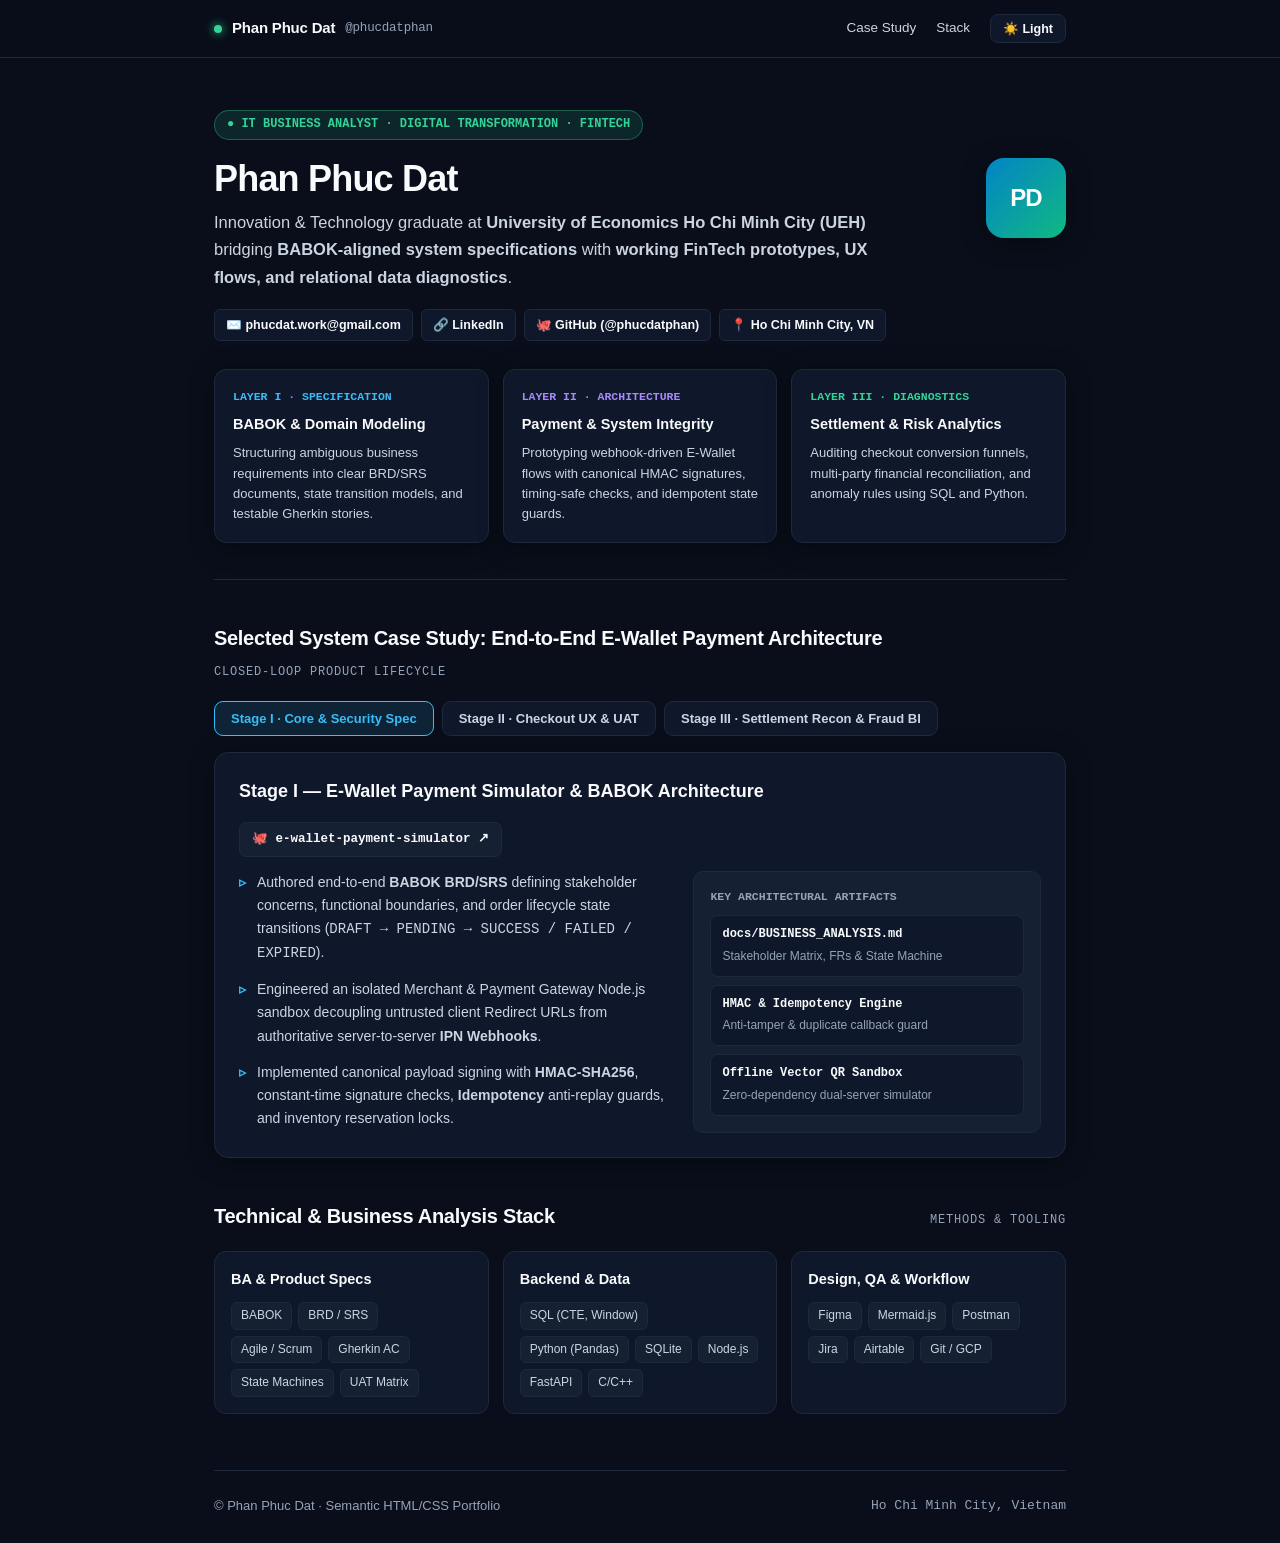
==== index.html @ 351b1d80 "feat: initialize executive web portfolio for GitHub Pages" ====
<!DOCTYPE html>
<html lang="en" data-theme="dark">
<head>
  <meta charset="utf-8" />
  <meta name="viewport" content="width=device-width, initial-scale=1" />
  <title>Phan Phuc Dat — IT Business Analyst &amp; System Architecture Portfolio</title>
  <meta name="description" content="Portfolio of Phan Phuc Dat — IT Business Analyst, Digital Transformation, FinTech Architecture &amp; Product Data Analytics." />
  <style>
    :root {
      --bg: #f8fafc;
      --surface: #ffffff;
      --surface-alt: #f1f5f9;
      --border: #e2e8f0;
      --text: #0f172a;
      --muted: #475569;
      --subtle: #64748b;
      --accent: #0284c7;
      --accent-soft: rgba(2, 132, 199, 0.1);
      --emerald: #059669;
      --emerald-soft: rgba(5, 150, 105, 0.1);
      --violet: #7c3aed;
      --shadow: 0 1px 3px rgba(15, 23, 42, 0.06), 0 8px 24px rgba(15, 23, 42, 0.04);
    }
    html[data-theme="dark"] {
      --bg: #090e1a;
      --surface: #0f172a;
      --surface-alt: #162033;
      --border: #1e293b;
      --text: #f8fafc;
      --muted: #cbd5e1;
      --subtle: #94a3b8;
      --accent: #38bdf8;
      --accent-soft: rgba(56, 189, 248, 0.12);
      --emerald: #34d399;
      --emerald-soft: rgba(52, 211, 153, 0.12);
      --violet: #a78bfa;
      --shadow: 0 4px 24px rgba(0, 0, 0, 0.35);
    }
    * { box-sizing: border-box; margin: 0; padding: 0; }
    body {
      background: var(--bg);
      color: var(--text);
      font-family: -apple-system, BlinkMacSystemFont, "Segoe UI", Inter, Roboto, Helvetica, Arial, sans-serif;
      line-height: 1.65;
      font-size: 15px;
      -webkit-font-smoothing: antialiased;
      transition: background 0.2s ease, color 0.2s ease;
    }
    a { color: var(--accent); text-decoration: none; }
    a:hover { text-decoration: underline; }
    .mono { font-family: ui-monospace, SFMono-Regular, Menlo, Monaco, Consolas, monospace; }
    .container { max-width: 900px; margin: 0 auto; padding: 0 24px 72px; }

    header.site-nav {
      position: sticky; top: 0; z-index: 30;
      backdrop-filter: blur(12px);
      background: color-mix(in srgb, var(--bg) 84%, transparent);
      border-bottom: 1px solid var(--border);
    }
    .nav-inner {
      max-width: 900px; margin: 0 auto; padding: 14px 24px;
      display: flex; align-items: center; justify-content: space-between; gap: 16px;
    }
    .brand { font-weight: 700; font-size: 15px; color: var(--text); letter-spacing: -0.2px; display: flex; align-items: center; gap: 10px; }
    .brand-dot { width: 8px; height: 8px; border-radius: 50%; background: var(--emerald); box-shadow: 0 0 10px var(--emerald); }
    .nav-links { display: flex; align-items: center; gap: 20px; font-size: 13.5px; }
    .nav-links a { color: var(--muted); font-weight: 500; }
    .nav-links a:hover { color: var(--text); text-decoration: none; }
    .theme-btn {
      background: var(--surface); border: 1px solid var(--border); color: var(--text);
      padding: 6px 12px; border-radius: 8px; cursor: pointer; font-size: 12.5px; font-weight: 600;
    }

    .hero { padding: 52px 0 36px; border-bottom: 1px solid var(--border); }
    .status-pill {
      display: inline-flex; align-items: center; gap: 8px;
      background: var(--emerald-soft); color: var(--emerald);
      border: 1px solid color-mix(in srgb, var(--emerald) 35%, transparent);
      padding: 4px 12px; border-radius: 999px; font-size: 12px; font-weight: 600; margin-bottom: 18px;
    }
    .hero-grid { display: grid; grid-template-columns: 1fr auto; gap: 24px; align-items: start; }
    h1 { font-size: 36px; font-weight: 800; letter-spacing: -0.8px; line-height: 1.15; margin-bottom: 10px; }
    .subtitle { font-size: 16.5px; color: var(--muted); max-width: 660px; margin-bottom: 18px; }
    .avatar-box {
      width: 80px; height: 80px; border-radius: 18px;
      background: linear-gradient(135deg, #0284c7, #10b981);
      display: flex; align-items: center; justify-content: center;
      color: #fff; font-weight: 800; font-size: 24px; letter-spacing: -1px;
      box-shadow: var(--shadow);
    }
    .badge-row { display: flex; flex-wrap: wrap; gap: 8px; margin-top: 12px; }
    .badge {
      display: inline-flex; align-items: center; gap: 6px;
      padding: 5px 11px; border-radius: 6px; font-size: 12.5px; font-weight: 600;
      background: var(--surface); border: 1px solid var(--border); color: var(--text);
    }
    .badge:hover { border-color: var(--accent); text-decoration: none; }

    /* Methodology Pillars (No KPI numbers) */
    .pillar-grid {
      display: grid; grid-template-columns: repeat(3, 1fr); gap: 14px; margin-top: 28px;
    }
    .pillar-card {
      background: var(--surface); border: 1px solid var(--border); border-radius: 12px;
      padding: 18px; box-shadow: var(--shadow);
    }
    .pillar-tag { font-size: 11.5px; font-weight: 700; color: var(--accent); margin-bottom: 6px; }
    .pillar-title { font-size: 14.5px; font-weight: 700; color: var(--text); margin-bottom: 6px; }
    .pillar-desc { font-size: 13px; color: var(--muted); line-height: 1.55; }

    section { padding-top: 42px; }
    .sec-head { display: flex; align-items: baseline; justify-content: space-between; margin-bottom: 18px; flex-wrap: wrap; gap: 8px; }
    h2 { font-size: 20px; font-weight: 700; letter-spacing: -0.3px; }
    .sec-tag { font-size: 12px; color: var(--subtle); text-transform: uppercase; letter-spacing: 0.8px; }

    /* Interactive Stage Explorer */
    .stage-tabs { display: flex; gap: 8px; margin-bottom: 16px; flex-wrap: wrap; }
    .stage-tab {
      background: var(--surface); border: 1px solid var(--border); color: var(--muted);
      padding: 9px 16px; border-radius: 9px; cursor: pointer; font-size: 13px; font-weight: 600;
      transition: all 0.15s ease;
    }
    .stage-tab.active {
      background: var(--accent-soft); border-color: var(--accent); color: var(--accent);
    }
    .stage-panel {
      background: var(--surface); border: 1px solid var(--border); border-radius: 14px;
      padding: 24px; box-shadow: var(--shadow);
    }
    .stage-header { display: flex; justify-content: space-between; align-items: flex-start; gap: 16px; flex-wrap: wrap; margin-bottom: 14px; }
    .stage-title { font-size: 18px; font-weight: 700; }
    .repo-btn {
      padding: 6px 12px; border-radius: 7px; font-size: 12.5px; font-weight: 600;
      background: var(--surface-alt); border: 1px solid var(--border); color: var(--text);
    }
    .two-col { display: grid; grid-template-columns: 1.25fr 1fr; gap: 20px; margin-top: 14px; }
    ul.clean-list { list-style: none; display: grid; gap: 10px; }
    ul.clean-list li { position: relative; padding-left: 18px; color: var(--muted); font-size: 14px; }
    ul.clean-list li::before {
      content: "▹"; position: absolute; left: 0; color: var(--accent); font-weight: 700;
    }
    .artifact-box {
      background: var(--surface-alt); border: 1px solid var(--border); border-radius: 10px; padding: 16px;
    }
    .artifact-item {
      padding: 9px 11px; border-radius: 8px; background: var(--surface); border: 1px solid var(--border);
      margin-top: 8px; font-size: 13px;
    }

    .cred-grid { display: grid; grid-template-columns: repeat(2, 1fr); gap: 12px; }
    .cred-item {
      background: var(--surface); border: 1px solid var(--border); border-radius: 10px;
      padding: 15px 16px; display: flex; justify-content: space-between; align-items: center; gap: 12px;
    }
    .stack-grid { display: grid; grid-template-columns: repeat(3, 1fr); gap: 14px; }
    .stack-card { background: var(--surface); border: 1px solid var(--border); border-radius: 12px; padding: 16px; }
    .tag-wrap { display: flex; flex-wrap: wrap; gap: 6px; margin-top: 10px; }
    .chip {
      font-size: 12px; padding: 3px 9px; border-radius: 6px;
      background: var(--surface-alt); border: 1px solid var(--border); color: var(--muted);
    }

    footer { margin-top: 56px; padding-top: 24px; border-top: 1px solid var(--border); display: flex; justify-content: space-between; font-size: 13px; color: var(--subtle); flex-wrap: wrap; gap: 12px; }

    @media (max-width: 720px) {
      .pillar-grid, .two-col, .cred-grid, .stack-grid { grid-template-columns: 1fr; }
      .hero-grid { grid-template-columns: 1fr; }
      .avatar-box { display: none; }
    }
  </style>
</head>
<body>
  <header class="site-nav">
    <div class="nav-inner">
      <div class="brand">
        <span class="brand-dot"></span>
        <span>Phan Phuc Dat</span>
        <span class="mono" style="color:var(--subtle);font-weight:500;font-size:12.5px;">@phucdatphan</span>
      </div>
      <nav class="nav-links">
        <a href="#works">Case Study</a>
        <a href="#stack">Stack</a>
        <button class="theme-btn" id="themeToggle" type="button">☀️ Light</button>
      </nav>
    </div>
  </header>

  <main class="container">
    <section class="hero">
      <div class="status-pill mono">● IT BUSINESS ANALYST · DIGITAL TRANSFORMATION · FINTECH</div>
      <div class="hero-grid">
        <div>
          <h1>Phan Phuc Dat</h1>
          <p class="subtitle">
            Innovation &amp; Technology graduate at <strong>University of Economics Ho Chi Minh City (UEH)</strong> bridging <strong>BABOK-aligned system specifications</strong> with <strong>working FinTech prototypes, UX flows, and relational data diagnostics</strong>.
          </p>
          <div class="badge-row">
            <a class="badge" href="mailto:phucdat.work@gmail.com">✉️ phucdat.work@gmail.com</a>
            <a class="badge" href="https://linkedin.com/in/phucdatphan" target="_blank" rel="noreferrer">🔗 LinkedIn</a>
            <a class="badge" href="https://github.com/phucdatphan" target="_blank" rel="noreferrer">🐙 GitHub (@phucdatphan)</a>
            <span class="badge">📍 Ho Chi Minh City, VN</span>
          </div>
        </div>
        <div class="avatar-box" aria-hidden="true">PD</div>
      </div>

      <div class="pillar-grid">
        <div class="pillar-card">
          <div class="pillar-tag mono">LAYER I · SPECIFICATION</div>
          <div class="pillar-title">BABOK &amp; Domain Modeling</div>
          <p class="pillar-desc">Structuring ambiguous business requirements into clear BRD/SRS documents, state transition models, and testable Gherkin stories.</p>
        </div>
        <div class="pillar-card">
          <div class="pillar-tag mono" style="color:var(--violet)">LAYER II · ARCHITECTURE</div>
          <div class="pillar-title">Payment &amp; System Integrity</div>
          <p class="pillar-desc">Prototyping webhook-driven E-Wallet flows with canonical HMAC signatures, timing-safe checks, and idempotent state guards.</p>
        </div>
        <div class="pillar-card">
          <div class="pillar-tag mono" style="color:var(--emerald)">LAYER III · DIAGNOSTICS</div>
          <div class="pillar-title">Settlement &amp; Risk Analytics</div>
          <p class="pillar-desc">Auditing checkout conversion funnels, multi-party financial reconciliation, and anomaly rules using SQL and Python.</p>
        </div>
      </div>
    </section>

    <section id="works">
      <div class="sec-head">
        <h2>Selected System Case Study: End-to-End E-Wallet Payment Architecture</h2>
        <span class="sec-tag mono">Closed-Loop Product Lifecycle</span>
      </div>

      <div class="stage-tabs" role="tablist">
        <button class="stage-tab active" data-stage="1" type="button">Stage I · Core &amp; Security Spec</button>
        <button class="stage-tab" data-stage="2" type="button">Stage II · Checkout UX &amp; UAT</button>
        <button class="stage-tab" data-stage="3" type="button">Stage III · Settlement Recon &amp; Fraud BI</button>
      </div>

      <div class="stage-panel" id="stageContent"></div>
    </section>

    <section id="stack">
      <div class="sec-head">
        <h2>Technical &amp; Business Analysis Stack</h2>
        <span class="sec-tag mono">Methods &amp; Tooling</span>
      </div>
      <div class="stack-grid">
        <div class="stack-card">
          <div style="font-weight:700;font-size:14.5px;">BA &amp; Product Specs</div>
          <div class="tag-wrap">
            <span class="chip">BABOK</span><span class="chip">BRD / SRS</span><span class="chip">Agile / Scrum</span>
            <span class="chip">Gherkin AC</span><span class="chip">State Machines</span><span class="chip">UAT Matrix</span>
          </div>
        </div>
        <div class="stack-card">
          <div style="font-weight:700;font-size:14.5px;">Backend &amp; Data</div>
          <div class="tag-wrap">
            <span class="chip">SQL (CTE, Window)</span><span class="chip">Python (Pandas)</span><span class="chip">SQLite</span>
            <span class="chip">Node.js</span><span class="chip">FastAPI</span><span class="chip">C/C++</span>
          </div>
        </div>
        <div class="stack-card">
          <div style="font-weight:700;font-size:14.5px;">Design, QA &amp; Workflow</div>
          <div class="tag-wrap">
            <span class="chip">Figma</span><span class="chip">Mermaid.js</span><span class="chip">Postman</span>
            <span class="chip">Jira</span><span class="chip">Airtable</span><span class="chip">Git / GCP</span>
          </div>
        </div>
      </div>
    </section>

    <footer>
      <span>© Phan Phuc Dat · Semantic HTML/CSS Portfolio</span>
      <span class="mono">Ho Chi Minh City, Vietnam</span>
    </footer>
  </main>

  <script>
    const STAGES = {
      "1": {
        title: "Stage I — E-Wallet Payment Simulator & BABOK Architecture",
        repo: "https://github.com/phucdatphan/e-wallet-payment-simulator",
        repoName: "e-wallet-payment-simulator",
        bullets: [
          "Authored end-to-end <strong>BABOK BRD/SRS</strong> defining stakeholder concerns, functional boundaries, and order lifecycle state transitions (<code>DRAFT → PENDING → SUCCESS / FAILED / EXPIRED</code>).",
          "Engineered an isolated Merchant &amp; Payment Gateway Node.js sandbox decoupling untrusted client Redirect URLs from authoritative server-to-server <strong>IPN Webhooks</strong>.",
          "Implemented canonical payload signing with <strong>HMAC-SHA256</strong>, constant-time signature checks, <strong>Idempotency</strong> anti-replay guards, and inventory reservation locks."
        ],
        boxTitle: "Key Architectural Artifacts",
        artifacts: [
          { name: "docs/BUSINESS_ANALYSIS.md", desc: "Stakeholder Matrix, FRs & State Machine" },
          { name: "HMAC & Idempotency Engine", desc: "Anti-tamper & duplicate callback guard" },
          { name: "Offline Vector QR Sandbox", desc: "Zero-dependency dual-server simulator" }
        ]
      },
      "2": {
        title: "Stage II — Pre-Launch Checkout UX, Agile Stories & UAT Suite",
        repo: "https://github.com/phucdatphan/e-wallet-checkout-ux-uat",
        repoName: "e-wallet-checkout-ux-uat",
        bullets: [
          "Designed interactive checkout wireframes in <strong>Figma</strong> covering wallet selection, live QR session states, pending confirmation, and failure recovery.",
          "Translated technical specs into <strong>Agile User Stories</strong> with strict <code>Given–When–Then</code> Acceptance Criteria, including active status polling fallback during network latency.",
          "Built a structured <strong>UAT verification suite</strong> and automated <strong>Postman API collection</strong> covering happy paths, expired sessions, invalid signatures, and edge-case errors."
        ],
        boxTitle: "Key Pre-Launch Deliverables",
        artifacts: [
          { name: "wireframes/ & Figma Flows", desc: "End-to-end user checkout experience" },
          { name: "user-stories-ac.md", desc: "Gherkin Given–When–Then specifications" },
          { name: "uat-test-cases.csv & Postman", desc: "Functional & security edge-case suite" }
        ]
      },
      "3": {
        title: "Stage III — Post-Launch Funnel, Settlement Recon & Fraud BI",
        repo: "https://github.com/phucdatphan/e-wallet-post-launch-analytics",
        repoName: "e-wallet-post-launch-analytics",
        bullets: [
          "Modeled post-launch operational warehouse tables in SQLite and wrote analytical queries using <strong>SQL CTEs &amp; Window Functions</strong> to diagnose checkout funnel drop-offs.",
          "Designed multi-party financial reconciliation logic comparing <strong>Merchant Orders, Gateway Logs, and Bank Settlements</strong> to isolate amount mismatches and missing callbacks.",
          "Conducted exploratory anomaly analysis on real-world card transaction data in Python to formulate rule-based <strong>card-testing and off-peak fraud</strong> safeguards."
        ],
        boxTitle: "Key Data & BI Deliverables",
        artifacts: [
          { name: "analytics_queries.sql", desc: "Funnel & multi-party reconciliation SQL" },
          { name: "eda_creditcard.py", desc: "Real-world payment anomaly & fraud EDA" },
          { name: "Executive BI Dashboard", desc: "Product iteration & risk rule backlog" }
        ]
      }
    };

    function renderStage(id) {
      const s = STAGES[id];
      const itemsHtml = s.artifacts.map(a => `
        <div class="artifact-item">
          <div class="mono" style="font-weight:700;font-size:12px;color:var(--text);">${a.name}</div>
          <div style="font-size:12px;color:var(--subtle);margin-top:2px;">${a.desc}</div>
        </div>
      `).join("");
      document.getElementById("stageContent").innerHTML = `
        <div class="stage-header">
          <div class="stage-title">${s.title}</div>
          <a class="repo-btn mono" href="${s.repo}" target="_blank" rel="noreferrer">🐙 ${s.repoName} ↗</a>
        </div>
        <div class="two-col">
          <ul class="clean-list">${s.bullets.map(x => `<li>${x}</li>`).join("")}</ul>
          <div class="artifact-box">
            <div class="mono" style="font-size:11.5px;font-weight:700;color:var(--subtle);text-transform:uppercase;">${s.boxTitle}</div>
            ${itemsHtml}
          </div>
        </div>
      `;
    }

    document.querySelectorAll(".stage-tab").forEach(btn => {
      btn.addEventListener("click", () => {
        document.querySelectorAll(".stage-tab").forEach(b => b.classList.remove("active"));
        btn.classList.add("active");
        renderStage(btn.dataset.stage);
      });
    });
    renderStage("1");

    const toggle = document.getElementById("themeToggle");
    toggle.addEventListener("click", () => {
      const html = document.documentElement;
      const next = html.dataset.theme === "dark" ? "light" : "dark";
      html.dataset.theme = next;
      toggle.textContent = next === "dark" ? "☀️ Light" : "🌙 Dark";
    });
  </script>
</body>
</html>
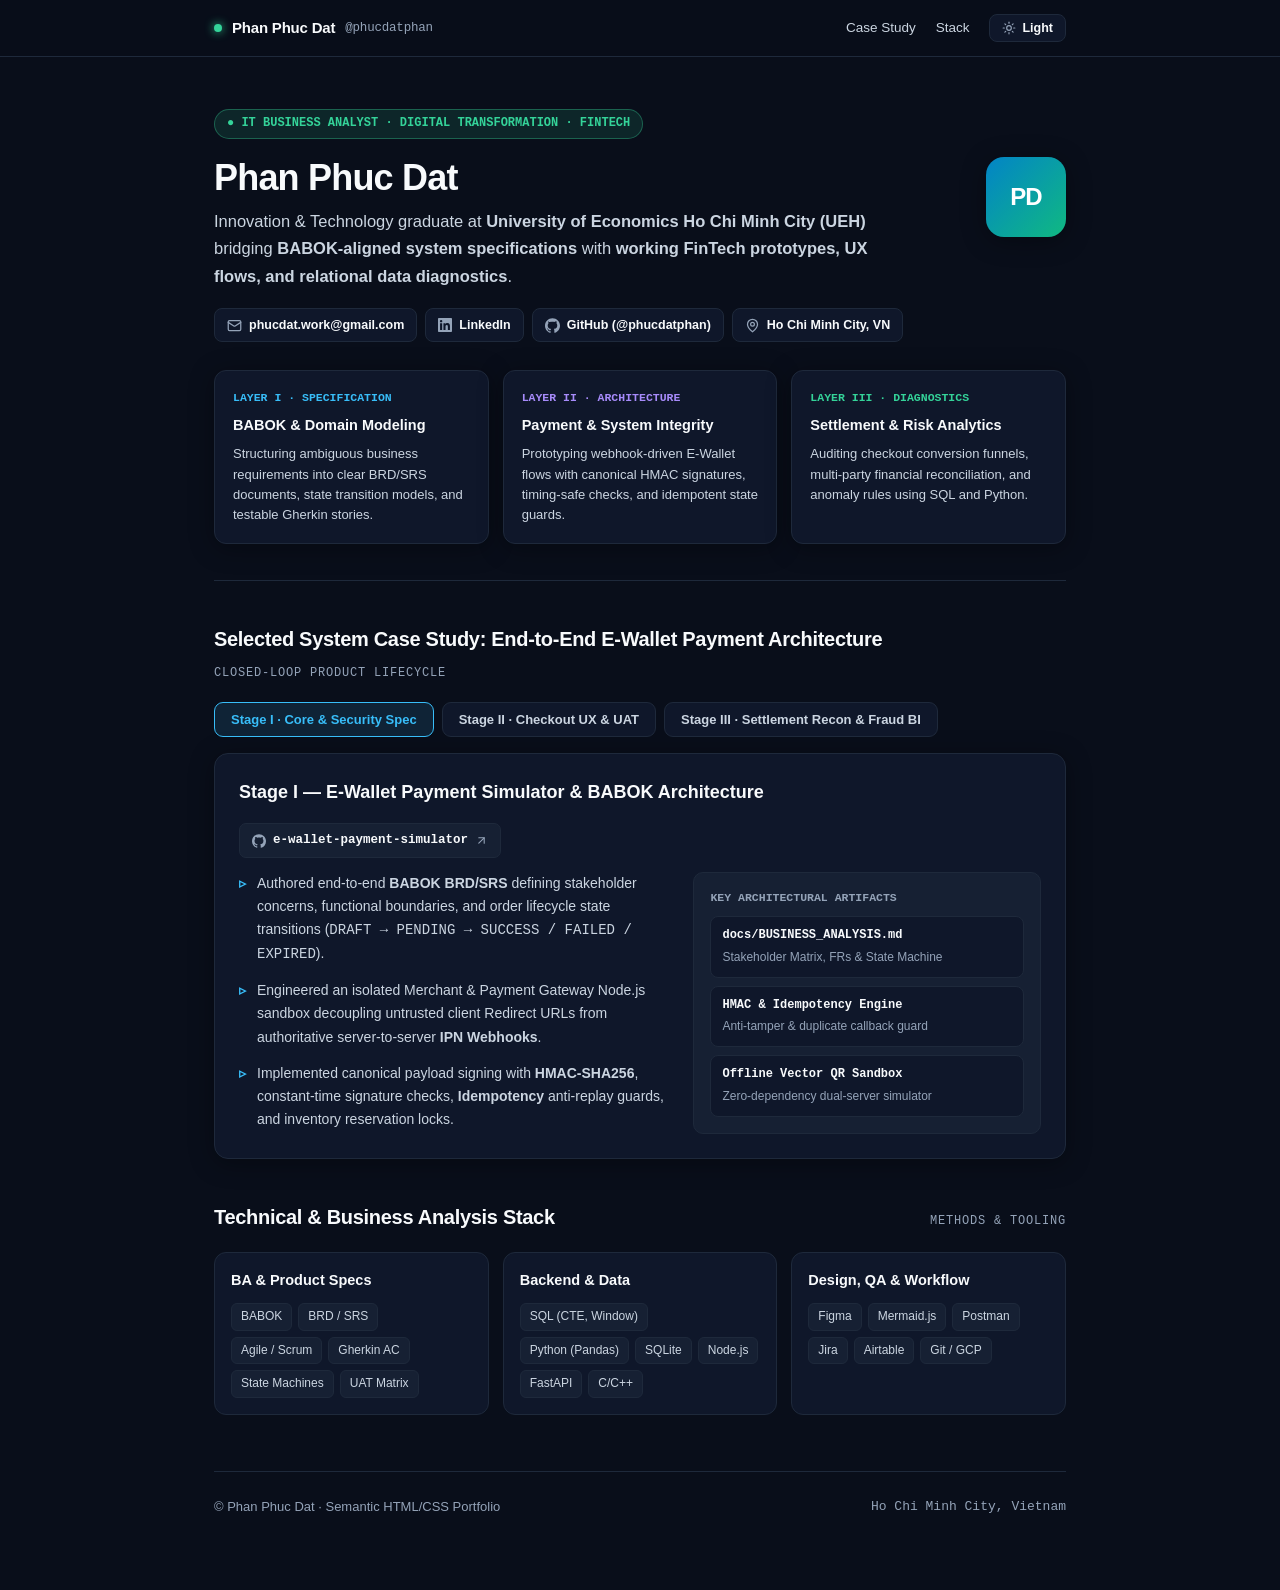
==== commit badf2e75: "style: replace emoji icons with crisp vector SVGs" ====
--- a/index.html
+++ b/index.html
@@ -67,9 +67,13 @@
     .nav-links a { color: var(--muted); font-weight: 500; }
     .nav-links a:hover { color: var(--text); text-decoration: none; }
     .theme-btn {
+      display: inline-flex; align-items: center; gap: 6px;
       background: var(--surface); border: 1px solid var(--border); color: var(--text);
       padding: 6px 12px; border-radius: 8px; cursor: pointer; font-size: 12.5px; font-weight: 600;
     }
+    .theme-btn svg { color: var(--subtle); flex-shrink: 0; }
+    .theme-btn:hover { border-color: var(--accent); }
+    .theme-btn:hover svg { color: var(--accent); }
 
     .hero { padding: 52px 0 36px; border-bottom: 1px solid var(--border); }
     .status-pill {
@@ -90,11 +94,14 @@
     }
     .badge-row { display: flex; flex-wrap: wrap; gap: 8px; margin-top: 12px; }
     .badge {
-      display: inline-flex; align-items: center; gap: 6px;
-      padding: 5px 11px; border-radius: 6px; font-size: 12.5px; font-weight: 600;
+      display: inline-flex; align-items: center; gap: 7px;
+      padding: 6px 12px; border-radius: 8px; font-size: 12.5px; font-weight: 600;
       background: var(--surface); border: 1px solid var(--border); color: var(--text);
-    }
+      transition: border-color 0.15s ease, color 0.15s ease;
+    }
+    .badge svg { color: var(--subtle); flex-shrink: 0; transition: color 0.15s ease; }
     .badge:hover { border-color: var(--accent); text-decoration: none; }
+    .badge:hover svg { color: var(--accent); }
 
     /* Methodology Pillars (No KPI numbers) */
     .pillar-grid {
@@ -130,9 +137,14 @@
     .stage-header { display: flex; justify-content: space-between; align-items: flex-start; gap: 16px; flex-wrap: wrap; margin-bottom: 14px; }
     .stage-title { font-size: 18px; font-weight: 700; }
     .repo-btn {
+      display: inline-flex; align-items: center; gap: 7px;
       padding: 6px 12px; border-radius: 7px; font-size: 12.5px; font-weight: 600;
       background: var(--surface-alt); border: 1px solid var(--border); color: var(--text);
-    }
+      transition: border-color 0.15s ease;
+    }
+    .repo-btn svg { color: var(--subtle); flex-shrink: 0; }
+    .repo-btn:hover { border-color: var(--accent); text-decoration: none; }
+    .repo-btn:hover svg { color: var(--accent); }
     .two-col { display: grid; grid-template-columns: 1.25fr 1fr; gap: 20px; margin-top: 14px; }
     ul.clean-list { list-style: none; display: grid; gap: 10px; }
     ul.clean-list li { position: relative; padding-left: 18px; color: var(--muted); font-size: 14px; }
@@ -180,7 +192,10 @@
       <nav class="nav-links">
         <a href="#works">Case Study</a>
         <a href="#stack">Stack</a>
-        <button class="theme-btn" id="themeToggle" type="button">☀️ Light</button>
+        <button class="theme-btn" id="themeToggle" type="button">
+          <svg width="14" height="14" viewBox="0 0 24 24" fill="none" stroke="currentColor" stroke-width="2" stroke-linecap="round" stroke-linejoin="round" aria-hidden="true"><circle cx="12" cy="12" r="4"/><path d="M12 2v2"/><path d="M12 20v2"/><path d="m4.93 4.93 1.41 1.41"/><path d="m17.66 17.66 1.41 1.41"/><path d="M2 12h2"/><path d="M20 12h2"/><path d="m6.34 17.66-1.41 1.41"/><path d="m19.07 4.93-1.41 1.41"/></svg>
+          <span>Light</span>
+        </button>
       </nav>
     </div>
   </header>
@@ -195,10 +210,22 @@
             Innovation &amp; Technology graduate at <strong>University of Economics Ho Chi Minh City (UEH)</strong> bridging <strong>BABOK-aligned system specifications</strong> with <strong>working FinTech prototypes, UX flows, and relational data diagnostics</strong>.
           </p>
           <div class="badge-row">
-            <a class="badge" href="mailto:phucdat.work@gmail.com">✉️ phucdat.work@gmail.com</a>
-            <a class="badge" href="https://linkedin.com/in/phucdatphan" target="_blank" rel="noreferrer">🔗 LinkedIn</a>
-            <a class="badge" href="https://github.com/phucdatphan" target="_blank" rel="noreferrer">🐙 GitHub (@phucdatphan)</a>
-            <span class="badge">📍 Ho Chi Minh City, VN</span>
+            <a class="badge" href="mailto:phucdat.work@gmail.com">
+              <svg width="15" height="15" viewBox="0 0 24 24" fill="none" stroke="currentColor" stroke-width="2" stroke-linecap="round" stroke-linejoin="round" aria-hidden="true"><rect width="20" height="16" x="2" y="4" rx="2"/><path d="m22 7-8.97 5.7a1.94 1.94 0 0 1-2.06 0L2 7"/></svg>
+              <span>phucdat.work@gmail.com</span>
+            </a>
+            <a class="badge" href="https://linkedin.com/in/phucdatphan" target="_blank" rel="noreferrer">
+              <svg width="14" height="14" viewBox="0 0 24 24" fill="currentColor" aria-hidden="true"><path d="M20.447 20.452h-3.554v-5.569c0-1.328-.027-3.037-1.852-3.037-1.853 0-2.136 1.445-2.136 2.939v5.667H9.351V9h3.414v1.561h.046c.477-.9 1.637-1.85 3.37-1.85 3.601 0 4.267 2.37 4.267 5.455v6.286zM5.337 7.433a2.062 2.062 0 0 1-2.063-2.065 2.064 2.064 0 1 1 2.063 2.065zm1.782 13.019H3.555V9h3.564v11.452zM22.225 0H1.771C.792 0 0 .774 0 1.729v20.542C0 23.227.792 24 1.771 24h20.451C23.2 24 24 23.227 24 22.271V1.729C24 .774 23.2 0 22.222 0h.003z"/></svg>
+              <span>LinkedIn</span>
+            </a>
+            <a class="badge" href="https://github.com/phucdatphan" target="_blank" rel="noreferrer">
+              <svg width="15" height="15" viewBox="0 0 24 24" fill="currentColor" aria-hidden="true"><path d="M12 .297c-6.63 0-12 5.373-12 12 0 5.303 3.438 9.8 8.205 11.385.6.113.82-.258.82-.577 0-.285-.01-1.04-.015-2.04-3.338.724-4.042-1.61-4.042-1.61C4.422 18.07 3.633 17.7 3.633 17.7c-1.087-.744.084-.729.084-.729 1.205.084 1.838 1.236 1.838 1.236 1.07 1.835 2.809 1.305 3.495.998.108-.776.417-1.305.76-1.605-2.665-.3-5.466-1.332-5.466-5.93 0-1.31.465-2.38 1.235-3.22-.135-.303-.54-1.523.105-3.176 0 0 1.005-.322 3.3 1.23.96-.267 1.98-.399 3-.405 1.02.006 2.04.138 3 .405 2.28-1.552 3.285-1.23 3.285-1.23.645 1.653.24 2.873.12 3.176.765.84 1.23 1.91 1.23 3.22 0 4.61-2.805 5.625-5.475 5.92.42.36.81 1.096.81 2.22 0 1.606-.015 2.896-.015 3.286 0 .315.21.69.825.57C20.565 22.092 24 17.592 24 12.297c0-6.627-5.373-12-12-12"/></svg>
+              <span>GitHub (@phucdatphan)</span>
+            </a>
+            <span class="badge">
+              <svg width="15" height="15" viewBox="0 0 24 24" fill="none" stroke="currentColor" stroke-width="2" stroke-linecap="round" stroke-linejoin="round" aria-hidden="true"><path d="M20 10c0 6-8 12-8 12s-8-6-8-12a8 8 0 0 1 16 0Z"/><circle cx="12" cy="10" r="3"/></svg>
+              <span>Ho Chi Minh City, VN</span>
+            </span>
           </div>
         </div>
         <div class="avatar-box" aria-hidden="true">PD</div>
@@ -326,6 +353,11 @@
       }
     };
 
+    const ICON_GITHUB = `<svg width="14" height="14" viewBox="0 0 24 24" fill="currentColor" aria-hidden="true"><path d="M12 .297c-6.63 0-12 5.373-12 12 0 5.303 3.438 9.8 8.205 11.385.6.113.82-.258.82-.577 0-.285-.01-1.04-.015-2.04-3.338.724-4.042-1.61-4.042-1.61C4.422 18.07 3.633 17.7 3.633 17.7c-1.087-.744.084-.729.084-.729 1.205.084 1.838 1.236 1.838 1.236 1.07 1.835 2.809 1.305 3.495.998.108-.776.417-1.305.76-1.605-2.665-.3-5.466-1.332-5.466-5.93 0-1.31.465-2.38 1.235-3.22-.135-.303-.54-1.523.105-3.176 0 0 1.005-.322 3.3 1.23.96-.267 1.98-.399 3-.405 1.02.006 2.04.138 3 .405 2.28-1.552 3.285-1.23 3.285-1.23.645 1.653.24 2.873.12 3.176.765.84 1.23 1.91 1.23 3.22 0 4.61-2.805 5.625-5.475 5.92.42.36.81 1.096.81 2.22 0 1.606-.015 2.896-.015 3.286 0 .315.21.69.825.57C20.565 22.092 24 17.592 24 12.297c0-6.627-5.373-12-12-12"/></svg>`;
+    const ICON_EXT = `<svg width="13" height="13" viewBox="0 0 24 24" fill="none" stroke="currentColor" stroke-width="2" stroke-linecap="round" stroke-linejoin="round" aria-hidden="true"><path d="M7 7h10v10"/><path d="M7 17 17 7"/></svg>`;
+    const ICON_SUN = `<svg width="14" height="14" viewBox="0 0 24 24" fill="none" stroke="currentColor" stroke-width="2" stroke-linecap="round" stroke-linejoin="round" aria-hidden="true"><circle cx="12" cy="12" r="4"/><path d="M12 2v2"/><path d="M12 20v2"/><path d="m4.93 4.93 1.41 1.41"/><path d="m17.66 17.66 1.41 1.41"/><path d="M2 12h2"/><path d="M20 12h2"/><path d="m6.34 17.66-1.41 1.41"/><path d="m19.07 4.93-1.41 1.41"/></svg>`;
+    const ICON_MOON = `<svg width="14" height="14" viewBox="0 0 24 24" fill="none" stroke="currentColor" stroke-width="2" stroke-linecap="round" stroke-linejoin="round" aria-hidden="true"><path d="M12 3a6 6 0 0 0 9 9 9 9 0 1 1-9-9Z"/></svg>`;
+
     function renderStage(id) {
       const s = STAGES[id];
       const itemsHtml = s.artifacts.map(a => `
@@ -337,7 +369,7 @@
       document.getElementById("stageContent").innerHTML = `
         <div class="stage-header">
           <div class="stage-title">${s.title}</div>
-          <a class="repo-btn mono" href="${s.repo}" target="_blank" rel="noreferrer">🐙 ${s.repoName} ↗</a>
+          <a class="repo-btn mono" href="${s.repo}" target="_blank" rel="noreferrer">${ICON_GITHUB}<span>${s.repoName}</span>${ICON_EXT}</a>
         </div>
         <div class="two-col">
           <ul class="clean-list">${s.bullets.map(x => `<li>${x}</li>`).join("")}</ul>
@@ -363,7 +395,9 @@
       const html = document.documentElement;
       const next = html.dataset.theme === "dark" ? "light" : "dark";
       html.dataset.theme = next;
-      toggle.textContent = next === "dark" ? "☀️ Light" : "🌙 Dark";
+      toggle.innerHTML = next === "dark"
+        ? `${ICON_SUN}<span>Light</span>`
+        : `${ICON_MOON}<span>Dark</span>`;
     });
   </script>
 </body>
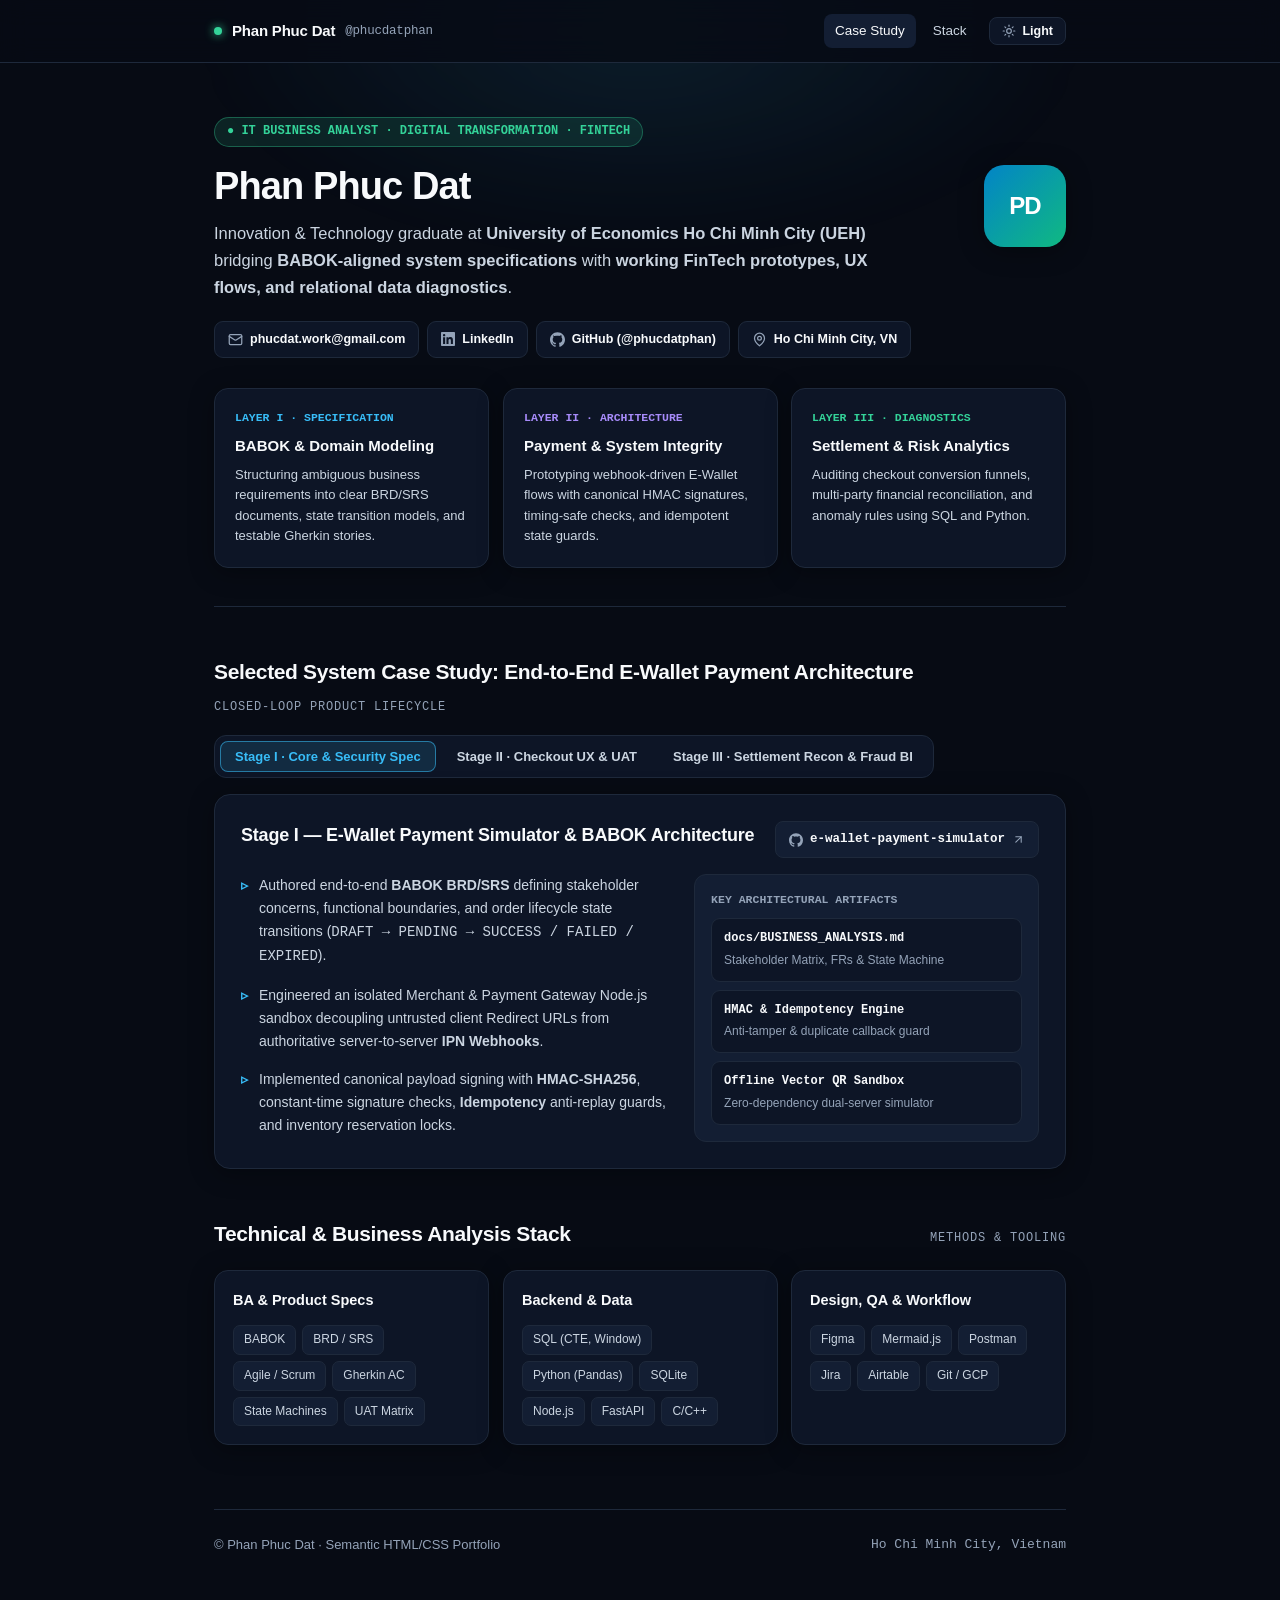
==== commit d8c40717: "feat(ux): add boot preloader, scroll progress, reveal choreography, and cursor spotlight" ====
--- a/index.html
+++ b/index.html
@@ -15,28 +15,36 @@
       --muted: #475569;
       --subtle: #64748b;
       --accent: #0284c7;
-      --accent-soft: rgba(2, 132, 199, 0.1);
+      --accent-soft: rgba(2, 132, 199, 0.10);
+      --spotlight: rgba(2, 132, 199, 0.08);
       --emerald: #059669;
-      --emerald-soft: rgba(5, 150, 105, 0.1);
+      --emerald-soft: rgba(5, 150, 105, 0.10);
       --violet: #7c3aed;
-      --shadow: 0 1px 3px rgba(15, 23, 42, 0.06), 0 8px 24px rgba(15, 23, 42, 0.04);
+      --shadow: 0 1px 3px rgba(15, 23, 42, 0.05), 0 10px 28px rgba(15, 23, 42, 0.04);
+      --shadow-hover: 0 12px 32px rgba(2, 132, 199, 0.10), 0 4px 12px rgba(15, 23, 42, 0.05);
+      --ease-out-expo: cubic-bezier(0.16, 1, 0.3, 1);
+      --ease-spring: cubic-bezier(0.22, 1, 0.36, 1);
     }
     html[data-theme="dark"] {
-      --bg: #090e1a;
-      --surface: #0f172a;
-      --surface-alt: #162033;
+      --bg: #070b14;
+      --surface: #0d1526;
+      --surface-alt: #131e33;
       --border: #1e293b;
       --text: #f8fafc;
       --muted: #cbd5e1;
       --subtle: #94a3b8;
       --accent: #38bdf8;
-      --accent-soft: rgba(56, 189, 248, 0.12);
+      --accent-soft: rgba(56, 189, 248, 0.13);
+      --spotlight: rgba(56, 189, 248, 0.11);
       --emerald: #34d399;
       --emerald-soft: rgba(52, 211, 153, 0.12);
       --violet: #a78bfa;
       --shadow: 0 4px 24px rgba(0, 0, 0, 0.35);
-    }
+      --shadow-hover: 0 14px 36px rgba(0, 0, 0, 0.50), 0 0 24px rgba(56, 189, 248, 0.08);
+    }
+
     * { box-sizing: border-box; margin: 0; padding: 0; }
+    html { scroll-behavior: smooth; }
     body {
       background: var(--bg);
       color: var(--text);
@@ -44,38 +52,162 @@
       line-height: 1.65;
       font-size: 15px;
       -webkit-font-smoothing: antialiased;
-      transition: background 0.2s ease, color 0.2s ease;
-    }
+      overflow-x: hidden;
+      transition: background 0.35s var(--ease-out-expo), color 0.35s var(--ease-out-expo);
+    }
+    body.is-loading { overflow: hidden; }
+
+    /* Ambient Background Mesh + Subtle Cursor Aura */
+    .ambient-bg {
+      position: fixed; inset: 0; z-index: -1; pointer-events: none; overflow: hidden;
+    }
+    .ambient-bg::before {
+      content: ""; position: absolute; top: -180px; left: 50%; transform: translateX(-50%);
+      width: 920px; height: 420px; border-radius: 50%;
+      background: radial-gradient(ellipse at center, var(--accent-soft), transparent 70%);
+      filter: blur(48px); opacity: 0.85;
+    }
+    .cursor-aura {
+      position: fixed; top: 0; left: 0; width: 520px; height: 520px; border-radius: 50%;
+      pointer-events: none; z-index: -1;
+      background: radial-gradient(circle, var(--spotlight) 0%, transparent 68%);
+      transform: translate3d(-999px, -999px, 0);
+      will-change: transform;
+      transition: opacity 0.3s ease;
+    }
+
+    /* ==================== PRELOADER SCREEN ==================== */
+    .preloader {
+      position: fixed; inset: 0; z-index: 100;
+      background: var(--bg);
+      display: flex; flex-direction: column; align-items: center; justify-content: center; gap: 20px;
+      transition: opacity 0.55s var(--ease-out-expo), transform 0.55s var(--ease-out-expo), visibility 0.55s;
+    }
+    .preloader.is-done {
+      opacity: 0; transform: scale(1.025); visibility: hidden; pointer-events: none;
+    }
+    .loader-mark {
+      position: relative; width: 64px; height: 64px; border-radius: 16px;
+      background: linear-gradient(135deg, #0284c7, #10b981);
+      display: flex; align-items: center; justify-content: center;
+      color: #fff; font-weight: 800; font-size: 21px; letter-spacing: -0.8px;
+      box-shadow: 0 0 32px rgba(16, 185, 129, 0.28);
+      animation: loaderPulse 1.4s ease-in-out infinite alternate;
+    }
+    .loader-mark::after {
+      content: ""; position: absolute; inset: -6px; border-radius: 21px;
+      border: 1.5px solid color-mix(in srgb, var(--accent) 45%, transparent);
+      animation: loaderRing 1.6s var(--ease-out-expo) infinite;
+    }
+    .loader-bar-wrap {
+      width: 188px; height: 3px; border-radius: 99px;
+      background: var(--border); overflow: hidden;
+    }
+    .loader-bar {
+      height: 100%; width: 0%; border-radius: 99px;
+      background: linear-gradient(90deg, var(--accent), var(--emerald));
+      transition: width 0.65s var(--ease-spring);
+    }
+    .loader-status {
+      font-size: 11px; letter-spacing: 1.4px; text-transform: uppercase; color: var(--subtle);
+    }
+    @keyframes loaderPulse {
+      from { transform: translateY(0) scale(0.98); }
+      to { transform: translateY(-3px) scale(1.02); }
+    }
+    @keyframes loaderRing {
+      0% { transform: scale(0.94); opacity: 0.85; }
+      100% { transform: scale(1.16); opacity: 0; }
+    }
+
     a { color: var(--accent); text-decoration: none; }
-    a:hover { text-decoration: underline; }
     .mono { font-family: ui-monospace, SFMono-Regular, Menlo, Monaco, Consolas, monospace; }
-    .container { max-width: 900px; margin: 0 auto; padding: 0 24px 72px; }
-
+    .container { max-width: 900px; margin: 0 auto; padding: 0 24px 80px; }
+
+    /* ==================== STICKY HEADER + SCROLL PROGRESS ==================== */
     header.site-nav {
-      position: sticky; top: 0; z-index: 30;
-      backdrop-filter: blur(12px);
-      background: color-mix(in srgb, var(--bg) 84%, transparent);
+      position: sticky; top: 0; z-index: 40;
+      backdrop-filter: blur(14px); -webkit-backdrop-filter: blur(14px);
+      background: color-mix(in srgb, var(--bg) 80%, transparent);
       border-bottom: 1px solid var(--border);
+      transition: box-shadow 0.25s ease, background 0.25s ease;
+    }
+    header.site-nav.is-scrolled {
+      box-shadow: 0 8px 28px rgba(0, 0, 0, 0.14);
+    }
+    .scroll-progress {
+      position: absolute; top: 0; left: 0; height: 2px; width: 100%;
+      background: linear-gradient(90deg, var(--accent), var(--emerald));
+      transform-origin: 0 50%; transform: scaleX(0); will-change: transform;
     }
     .nav-inner {
       max-width: 900px; margin: 0 auto; padding: 14px 24px;
       display: flex; align-items: center; justify-content: space-between; gap: 16px;
     }
-    .brand { font-weight: 700; font-size: 15px; color: var(--text); letter-spacing: -0.2px; display: flex; align-items: center; gap: 10px; }
-    .brand-dot { width: 8px; height: 8px; border-radius: 50%; background: var(--emerald); box-shadow: 0 0 10px var(--emerald); }
-    .nav-links { display: flex; align-items: center; gap: 20px; font-size: 13.5px; }
-    .nav-links a { color: var(--muted); font-weight: 500; }
-    .nav-links a:hover { color: var(--text); text-decoration: none; }
+    .brand {
+      font-weight: 700; font-size: 15px; color: var(--text); letter-spacing: -0.2px;
+      display: flex; align-items: center; gap: 10px; cursor: pointer;
+    }
+    .brand-dot {
+      width: 8px; height: 8px; border-radius: 50%; background: var(--emerald);
+      box-shadow: 0 0 10px var(--emerald);
+      animation: dotBreath 2.6s ease-in-out infinite;
+    }
+    @keyframes dotBreath {
+      0%, 100% { opacity: 1; transform: scale(1); }
+      50% { opacity: 0.55; transform: scale(0.85); }
+    }
+    .nav-links { display: flex; align-items: center; gap: 6px; font-size: 13.5px; }
+    .nav-link {
+      color: var(--muted); font-weight: 500; padding: 6px 11px; border-radius: 8px;
+      transition: color 0.2s ease, background 0.2s ease;
+    }
+    .nav-link:hover, .nav-link.is-active {
+      color: var(--text); background: var(--surface-alt); text-decoration: none;
+    }
     .theme-btn {
-      display: inline-flex; align-items: center; gap: 6px;
+      display: inline-flex; align-items: center; gap: 6px; margin-left: 6px;
       background: var(--surface); border: 1px solid var(--border); color: var(--text);
       padding: 6px 12px; border-radius: 8px; cursor: pointer; font-size: 12.5px; font-weight: 600;
-    }
-    .theme-btn svg { color: var(--subtle); flex-shrink: 0; }
-    .theme-btn:hover { border-color: var(--accent); }
-    .theme-btn:hover svg { color: var(--accent); }
-
-    .hero { padding: 52px 0 36px; border-bottom: 1px solid var(--border); }
+      transition: transform 0.2s var(--ease-spring), border-color 0.2s ease, box-shadow 0.2s ease;
+    }
+    .theme-btn svg { color: var(--subtle); flex-shrink: 0; transition: transform 0.35s var(--ease-spring), color 0.2s ease; }
+    .theme-btn:hover { border-color: var(--accent); transform: translateY(-1px); }
+    .theme-btn:hover svg { color: var(--accent); transform: rotate(18deg); }
+    .theme-btn:active { transform: scale(0.96); }
+
+    /* ==================== SCROLL REVEAL CHOREOGRAPHY ==================== */
+    .reveal {
+      opacity: 0; transform: translateY(22px);
+      transition: opacity 0.7s var(--ease-out-expo), transform 0.7s var(--ease-out-expo);
+      transition-delay: var(--d, 0ms);
+      will-change: opacity, transform;
+    }
+    .reveal.is-visible {
+      opacity: 1; transform: translateY(0);
+    }
+
+    /* ==================== SPOTLIGHT INTERACTIVE CARDS ==================== */
+    .spotlight-card {
+      position: relative; overflow: hidden;
+      background: var(--surface); border: 1px solid var(--border);
+      box-shadow: var(--shadow);
+      transition: transform 0.32s var(--ease-spring), border-color 0.28s ease, box-shadow 0.32s ease, background 0.3s ease;
+    }
+    .spotlight-card::before {
+      content: ""; position: absolute; inset: 0; pointer-events: none;
+      background: radial-gradient(380px circle at var(--mx, -200px) var(--my, -200px), var(--spotlight), transparent 65%);
+      opacity: 0; transition: opacity 0.3s ease;
+    }
+    .spotlight-card:hover::before { opacity: 1; }
+    .spotlight-card:hover {
+      border-color: color-mix(in srgb, var(--accent) 42%, var(--border));
+      box-shadow: var(--shadow-hover);
+    }
+    .lift-hover:hover { transform: translateY(-4px); }
+
+    /* ==================== HERO ==================== */
+    .hero { padding: 54px 0 38px; border-bottom: 1px solid var(--border); }
     .status-pill {
       display: inline-flex; align-items: center; gap: 8px;
       background: var(--emerald-soft); color: var(--emerald);
@@ -83,115 +215,207 @@
       padding: 4px 12px; border-radius: 999px; font-size: 12px; font-weight: 600; margin-bottom: 18px;
     }
     .hero-grid { display: grid; grid-template-columns: 1fr auto; gap: 24px; align-items: start; }
-    h1 { font-size: 36px; font-weight: 800; letter-spacing: -0.8px; line-height: 1.15; margin-bottom: 10px; }
-    .subtitle { font-size: 16.5px; color: var(--muted); max-width: 660px; margin-bottom: 18px; }
+    h1 { font-size: 38px; font-weight: 800; letter-spacing: -0.9px; line-height: 1.12; margin-bottom: 12px; }
+    .subtitle { font-size: 16.5px; color: var(--muted); max-width: 660px; margin-bottom: 20px; }
     .avatar-box {
-      width: 80px; height: 80px; border-radius: 18px;
+      width: 82px; height: 82px; border-radius: 20px;
       background: linear-gradient(135deg, #0284c7, #10b981);
       display: flex; align-items: center; justify-content: center;
       color: #fff; font-weight: 800; font-size: 24px; letter-spacing: -1px;
       box-shadow: var(--shadow);
+      transition: transform 0.35s var(--ease-spring), box-shadow 0.35s ease;
+    }
+    .avatar-box:hover {
+      transform: translateY(-3px) rotate(-2deg) scale(1.03);
+      box-shadow: 0 14px 30px rgba(16, 185, 129, 0.25);
     }
     .badge-row { display: flex; flex-wrap: wrap; gap: 8px; margin-top: 12px; }
     .badge {
       display: inline-flex; align-items: center; gap: 7px;
-      padding: 6px 12px; border-radius: 8px; font-size: 12.5px; font-weight: 600;
+      padding: 7px 13px; border-radius: 9px; font-size: 12.5px; font-weight: 600;
       background: var(--surface); border: 1px solid var(--border); color: var(--text);
-      transition: border-color 0.15s ease, color 0.15s ease;
-    }
-    .badge svg { color: var(--subtle); flex-shrink: 0; transition: color 0.15s ease; }
-    .badge:hover { border-color: var(--accent); text-decoration: none; }
-    .badge:hover svg { color: var(--accent); }
-
-    /* Methodology Pillars (No KPI numbers) */
+      transition: transform 0.22s var(--ease-spring), border-color 0.2s ease, box-shadow 0.22s ease, background 0.2s ease;
+    }
+    .badge svg { color: var(--subtle); flex-shrink: 0; transition: color 0.2s ease, transform 0.22s var(--ease-spring); }
+    a.badge:hover {
+      border-color: var(--accent); background: var(--surface-alt);
+      transform: translateY(-2px); box-shadow: 0 6px 18px rgba(0, 0, 0, 0.12); text-decoration: none;
+    }
+    a.badge:hover svg { color: var(--accent); transform: scale(1.1); }
+    a.badge:active { transform: translateY(0) scale(0.98); }
+
+    /* Methodology Pillars */
     .pillar-grid {
-      display: grid; grid-template-columns: repeat(3, 1fr); gap: 14px; margin-top: 28px;
-    }
-    .pillar-card {
-      background: var(--surface); border: 1px solid var(--border); border-radius: 12px;
-      padding: 18px; box-shadow: var(--shadow);
-    }
+      display: grid; grid-template-columns: repeat(3, 1fr); gap: 14px; margin-top: 30px;
+    }
+    .pillar-card { border-radius: 14px; padding: 20px; }
     .pillar-tag { font-size: 11.5px; font-weight: 700; color: var(--accent); margin-bottom: 6px; }
-    .pillar-title { font-size: 14.5px; font-weight: 700; color: var(--text); margin-bottom: 6px; }
-    .pillar-desc { font-size: 13px; color: var(--muted); line-height: 1.55; }
-
-    section { padding-top: 42px; }
+    .pillar-title { font-size: 15px; font-weight: 700; color: var(--text); margin-bottom: 6px; }
+    .pillar-desc { font-size: 13px; color: var(--muted); line-height: 1.58; }
+
+    /* Sections */
+    section[id] { scroll-margin-top: 84px; }
+    section { padding-top: 48px; }
     .sec-head { display: flex; align-items: baseline; justify-content: space-between; margin-bottom: 18px; flex-wrap: wrap; gap: 8px; }
-    h2 { font-size: 20px; font-weight: 700; letter-spacing: -0.3px; }
+    h2 { font-size: 21px; font-weight: 700; letter-spacing: -0.35px; }
     .sec-tag { font-size: 12px; color: var(--subtle); text-transform: uppercase; letter-spacing: 0.8px; }
 
-    /* Interactive Stage Explorer */
-    .stage-tabs { display: flex; gap: 8px; margin-bottom: 16px; flex-wrap: wrap; }
+    /* ==================== INTERACTIVE STAGE EXPLORER ==================== */
+    .stage-tabs-shell {
+      position: relative; display: inline-flex; flex-wrap: wrap; gap: 6px;
+      padding: 5px; border-radius: 12px;
+      background: var(--surface); border: 1px solid var(--border);
+      margin-bottom: 16px;
+    }
+    .tab-glider {
+      position: absolute; top: 5px; left: 5px; height: calc(100% - 10px);
+      border-radius: 8px; background: var(--accent-soft);
+      border: 1px solid color-mix(in srgb, var(--accent) 55%, transparent);
+      transition: transform 0.36s var(--ease-spring), width 0.36s var(--ease-spring);
+      pointer-events: none; z-index: 0;
+    }
     .stage-tab {
-      background: var(--surface); border: 1px solid var(--border); color: var(--muted);
-      padding: 9px 16px; border-radius: 9px; cursor: pointer; font-size: 13px; font-weight: 600;
-      transition: all 0.15s ease;
-    }
-    .stage-tab.active {
-      background: var(--accent-soft); border-color: var(--accent); color: var(--accent);
-    }
-    .stage-panel {
-      background: var(--surface); border: 1px solid var(--border); border-radius: 14px;
-      padding: 24px; box-shadow: var(--shadow);
-    }
-    .stage-header { display: flex; justify-content: space-between; align-items: flex-start; gap: 16px; flex-wrap: wrap; margin-bottom: 14px; }
-    .stage-title { font-size: 18px; font-weight: 700; }
+      position: relative; z-index: 1;
+      background: transparent; border: none; color: var(--muted);
+      padding: 8px 15px; border-radius: 8px; cursor: pointer; font-size: 13px; font-weight: 600;
+      transition: color 0.2s ease, transform 0.15s ease;
+    }
+    .stage-tab:hover { color: var(--text); }
+    .stage-tab.active { color: var(--accent); }
+    .stage-tab:active { transform: scale(0.97); }
+
+    .stage-panel { border-radius: 16px; padding: 26px; }
+    .stage-animate {
+      animation: panelFadeIn 0.36s var(--ease-out-expo) both;
+    }
+    @keyframes panelFadeIn {
+      from { opacity: 0; transform: translateY(10px); }
+      to { opacity: 1; transform: translateY(0); }
+    }
+    .stage-header { display: flex; justify-content: space-between; align-items: flex-start; gap: 16px; flex-wrap: wrap; margin-bottom: 16px; }
+    .stage-title { font-size: 18px; font-weight: 700; letter-spacing: -0.2px; }
     .repo-btn {
       display: inline-flex; align-items: center; gap: 7px;
-      padding: 6px 12px; border-radius: 7px; font-size: 12.5px; font-weight: 600;
+      padding: 7px 13px; border-radius: 8px; font-size: 12.5px; font-weight: 600;
       background: var(--surface-alt); border: 1px solid var(--border); color: var(--text);
-      transition: border-color 0.15s ease;
-    }
-    .repo-btn svg { color: var(--subtle); flex-shrink: 0; }
-    .repo-btn:hover { border-color: var(--accent); text-decoration: none; }
+      transition: transform 0.22s var(--ease-spring), border-color 0.2s ease, background 0.2s ease;
+    }
+    .repo-btn svg { color: var(--subtle); flex-shrink: 0; transition: transform 0.22s var(--ease-spring), color 0.2s ease; }
+    .repo-btn:hover { border-color: var(--accent); transform: translateY(-2px); text-decoration: none; }
     .repo-btn:hover svg { color: var(--accent); }
-    .two-col { display: grid; grid-template-columns: 1.25fr 1fr; gap: 20px; margin-top: 14px; }
-    ul.clean-list { list-style: none; display: grid; gap: 10px; }
-    ul.clean-list li { position: relative; padding-left: 18px; color: var(--muted); font-size: 14px; }
+    .repo-btn:hover svg:last-child { transform: translate(2px, -2px); }
+
+    .two-col { display: grid; grid-template-columns: 1.25fr 1fr; gap: 22px; margin-top: 14px; }
+    ul.clean-list { list-style: none; display: grid; gap: 11px; }
+    ul.clean-list li {
+      position: relative; padding-left: 18px; color: var(--muted); font-size: 14px;
+      animation: itemSlide 0.4s var(--ease-out-expo) both;
+    }
+    ul.clean-list li:nth-child(1) { animation-delay: 40ms; }
+    ul.clean-list li:nth-child(2) { animation-delay: 90ms; }
+    ul.clean-list li:nth-child(3) { animation-delay: 140ms; }
     ul.clean-list li::before {
       content: "▹"; position: absolute; left: 0; color: var(--accent); font-weight: 700;
-    }
+      transition: transform 0.2s ease;
+    }
+    ul.clean-list li:hover::before { transform: translateX(3px); }
+    @keyframes itemSlide {
+      from { opacity: 0; transform: translateX(-6px); }
+      to { opacity: 1; transform: translateX(0); }
+    }
+
     .artifact-box {
-      background: var(--surface-alt); border: 1px solid var(--border); border-radius: 10px; padding: 16px;
+      background: var(--surface-alt); border: 1px solid var(--border); border-radius: 12px; padding: 16px;
     }
     .artifact-item {
-      padding: 9px 11px; border-radius: 8px; background: var(--surface); border: 1px solid var(--border);
+      padding: 10px 12px; border-radius: 9px; background: var(--surface); border: 1px solid var(--border);
       margin-top: 8px; font-size: 13px;
-    }
-
-    .cred-grid { display: grid; grid-template-columns: repeat(2, 1fr); gap: 12px; }
-    .cred-item {
-      background: var(--surface); border: 1px solid var(--border); border-radius: 10px;
-      padding: 15px 16px; display: flex; justify-content: space-between; align-items: center; gap: 12px;
-    }
+      transition: transform 0.22s var(--ease-spring), border-color 0.2s ease;
+      animation: itemSlide 0.42s var(--ease-out-expo) both;
+    }
+    .artifact-item:nth-child(2) { animation-delay: 60ms; }
+    .artifact-item:nth-child(3) { animation-delay: 110ms; }
+    .artifact-item:nth-child(4) { animation-delay: 160ms; }
+    .artifact-item:hover {
+      transform: translateX(4px);
+      border-color: color-mix(in srgb, var(--accent) 45%, var(--border));
+    }
+
+    /* ==================== STACK GRID ==================== */
     .stack-grid { display: grid; grid-template-columns: repeat(3, 1fr); gap: 14px; }
-    .stack-card { background: var(--surface); border: 1px solid var(--border); border-radius: 12px; padding: 16px; }
-    .tag-wrap { display: flex; flex-wrap: wrap; gap: 6px; margin-top: 10px; }
+    .stack-card { border-radius: 14px; padding: 18px; }
+    .tag-wrap { display: flex; flex-wrap: wrap; gap: 6px; margin-top: 12px; }
     .chip {
-      font-size: 12px; padding: 3px 9px; border-radius: 6px;
+      font-size: 12px; padding: 4px 10px; border-radius: 7px;
       background: var(--surface-alt); border: 1px solid var(--border); color: var(--muted);
-    }
-
-    footer { margin-top: 56px; padding-top: 24px; border-top: 1px solid var(--border); display: flex; justify-content: space-between; font-size: 13px; color: var(--subtle); flex-wrap: wrap; gap: 12px; }
+      transition: transform 0.2s var(--ease-spring), color 0.2s ease, border-color 0.2s ease, background 0.2s ease;
+      cursor: default;
+    }
+    .chip:hover {
+      color: var(--text); border-color: color-mix(in srgb, var(--accent) 50%, var(--border));
+      background: var(--accent-soft); transform: translateY(-2px);
+    }
+
+    footer {
+      margin-top: 64px; padding-top: 24px; border-top: 1px solid var(--border);
+      display: flex; justify-content: space-between; font-size: 13px; color: var(--subtle); flex-wrap: wrap; gap: 12px;
+    }
+
+    /* Floating Back-To-Top Button */
+    .to-top {
+      position: fixed; right: 24px; bottom: 24px; z-index: 35;
+      width: 40px; height: 40px; border-radius: 11px;
+      background: var(--surface); border: 1px solid var(--border); color: var(--text);
+      display: flex; align-items: center; justify-content: center; cursor: pointer;
+      box-shadow: var(--shadow);
+      opacity: 0; transform: translateY(12px) scale(0.92); pointer-events: none;
+      transition: opacity 0.28s var(--ease-out-expo), transform 0.28s var(--ease-spring), border-color 0.2s ease;
+    }
+    .to-top.is-shown {
+      opacity: 1; transform: translateY(0) scale(1); pointer-events: auto;
+    }
+    .to-top:hover {
+      border-color: var(--accent); transform: translateY(-3px) scale(1.04);
+    }
 
     @media (max-width: 720px) {
-      .pillar-grid, .two-col, .cred-grid, .stack-grid { grid-template-columns: 1fr; }
+      .pillar-grid, .two-col, .stack-grid { grid-template-columns: 1fr; }
       .hero-grid { grid-template-columns: 1fr; }
-      .avatar-box { display: none; }
+      .avatar-box, .tab-glider, .cursor-aura { display: none; }
+      .stage-tabs-shell { display: flex; }
+      .stage-tab.active { background: var(--accent-soft); border: 1px solid var(--accent); }
+    }
+
+    @media (prefers-reduced-motion: reduce) {
+      *, *::before, *::after { animation-duration: 0.01ms !important; transition-duration: 0.01ms !important; scroll-behavior: auto !important; }
+      .preloader { display: none !important; }
+      .reveal { opacity: 1 !important; transform: none !important; }
     }
   </style>
 </head>
-<body>
-  <header class="site-nav">
+<body class="is-loading">
+  <!-- Architectural Preloader -->
+  <div class="preloader" id="preloader" aria-hidden="true">
+    <div class="loader-mark">PD</div>
+    <div class="loader-bar-wrap"><div class="loader-bar" id="loaderBar"></div></div>
+    <div class="loader-status mono" id="loaderStatus">Initializing Portfolio</div>
+  </div>
+
+  <!-- Ambient Glow & Mouse Aura -->
+  <div class="ambient-bg" aria-hidden="true"></div>
+  <div class="cursor-aura" id="cursorAura" aria-hidden="true"></div>
+
+  <header class="site-nav" id="siteNav">
+    <div class="scroll-progress" id="scrollProgress"></div>
     <div class="nav-inner">
-      <div class="brand">
+      <a class="brand" href="#top" style="text-decoration:none">
         <span class="brand-dot"></span>
         <span>Phan Phuc Dat</span>
         <span class="mono" style="color:var(--subtle);font-weight:500;font-size:12.5px;">@phucdatphan</span>
-      </div>
+      </a>
       <nav class="nav-links">
-        <a href="#works">Case Study</a>
-        <a href="#stack">Stack</a>
+        <a class="nav-link" href="#works" data-target="works">Case Study</a>
+        <a class="nav-link" href="#stack" data-target="stack">Stack</a>
         <button class="theme-btn" id="themeToggle" type="button">
           <svg width="14" height="14" viewBox="0 0 24 24" fill="none" stroke="currentColor" stroke-width="2" stroke-linecap="round" stroke-linejoin="round" aria-hidden="true"><circle cx="12" cy="12" r="4"/><path d="M12 2v2"/><path d="M12 20v2"/><path d="m4.93 4.93 1.41 1.41"/><path d="m17.66 17.66 1.41 1.41"/><path d="M2 12h2"/><path d="M20 12h2"/><path d="m6.34 17.66-1.41 1.41"/><path d="m19.07 4.93-1.41 1.41"/></svg>
           <span>Light</span>
@@ -200,16 +424,16 @@
     </div>
   </header>
 
-  <main class="container">
+  <main class="container" id="top">
     <section class="hero">
-      <div class="status-pill mono">● IT BUSINESS ANALYST · DIGITAL TRANSFORMATION · FINTECH</div>
+      <div class="status-pill mono reveal" style="--d: 40ms">● IT BUSINESS ANALYST · DIGITAL TRANSFORMATION · FINTECH</div>
       <div class="hero-grid">
         <div>
-          <h1>Phan Phuc Dat</h1>
-          <p class="subtitle">
+          <h1 class="reveal" style="--d: 100ms">Phan Phuc Dat</h1>
+          <p class="subtitle reveal" style="--d: 160ms">
             Innovation &amp; Technology graduate at <strong>University of Economics Ho Chi Minh City (UEH)</strong> bridging <strong>BABOK-aligned system specifications</strong> with <strong>working FinTech prototypes, UX flows, and relational data diagnostics</strong>.
           </p>
-          <div class="badge-row">
+          <div class="badge-row reveal" style="--d: 220ms">
             <a class="badge" href="mailto:phucdat.work@gmail.com">
               <svg width="15" height="15" viewBox="0 0 24 24" fill="none" stroke="currentColor" stroke-width="2" stroke-linecap="round" stroke-linejoin="round" aria-hidden="true"><rect width="20" height="16" x="2" y="4" rx="2"/><path d="m22 7-8.97 5.7a1.94 1.94 0 0 1-2.06 0L2 7"/></svg>
               <span>phucdat.work@gmail.com</span>
@@ -228,21 +452,21 @@
             </span>
           </div>
         </div>
-        <div class="avatar-box" aria-hidden="true">PD</div>
+        <div class="avatar-box reveal" style="--d: 140ms" aria-hidden="true">PD</div>
       </div>
 
       <div class="pillar-grid">
-        <div class="pillar-card">
+        <div class="pillar-card spotlight-card lift-hover reveal" style="--d: 260ms">
           <div class="pillar-tag mono">LAYER I · SPECIFICATION</div>
           <div class="pillar-title">BABOK &amp; Domain Modeling</div>
           <p class="pillar-desc">Structuring ambiguous business requirements into clear BRD/SRS documents, state transition models, and testable Gherkin stories.</p>
         </div>
-        <div class="pillar-card">
+        <div class="pillar-card spotlight-card lift-hover reveal" style="--d: 330ms">
           <div class="pillar-tag mono" style="color:var(--violet)">LAYER II · ARCHITECTURE</div>
           <div class="pillar-title">Payment &amp; System Integrity</div>
           <p class="pillar-desc">Prototyping webhook-driven E-Wallet flows with canonical HMAC signatures, timing-safe checks, and idempotent state guards.</p>
         </div>
-        <div class="pillar-card">
+        <div class="pillar-card spotlight-card lift-hover reveal" style="--d: 400ms">
           <div class="pillar-tag mono" style="color:var(--emerald)">LAYER III · DIAGNOSTICS</div>
           <div class="pillar-title">Settlement &amp; Risk Analytics</div>
           <p class="pillar-desc">Auditing checkout conversion funnels, multi-party financial reconciliation, and anomaly rules using SQL and Python.</p>
@@ -250,42 +474,43 @@
       </div>
     </section>
 
-    <section id="works">
+    <section id="works" class="reveal">
       <div class="sec-head">
         <h2>Selected System Case Study: End-to-End E-Wallet Payment Architecture</h2>
         <span class="sec-tag mono">Closed-Loop Product Lifecycle</span>
       </div>
 
-      <div class="stage-tabs" role="tablist">
+      <div class="stage-tabs-shell" id="stageTabsShell" role="tablist">
+        <div class="tab-glider" id="tabGlider" aria-hidden="true"></div>
         <button class="stage-tab active" data-stage="1" type="button">Stage I · Core &amp; Security Spec</button>
         <button class="stage-tab" data-stage="2" type="button">Stage II · Checkout UX &amp; UAT</button>
         <button class="stage-tab" data-stage="3" type="button">Stage III · Settlement Recon &amp; Fraud BI</button>
       </div>
 
-      <div class="stage-panel" id="stageContent"></div>
+      <div class="stage-panel spotlight-card" id="stageContent"></div>
     </section>
 
-    <section id="stack">
+    <section id="stack" class="reveal">
       <div class="sec-head">
         <h2>Technical &amp; Business Analysis Stack</h2>
         <span class="sec-tag mono">Methods &amp; Tooling</span>
       </div>
       <div class="stack-grid">
-        <div class="stack-card">
+        <div class="stack-card spotlight-card lift-hover reveal" style="--d: 60ms">
           <div style="font-weight:700;font-size:14.5px;">BA &amp; Product Specs</div>
           <div class="tag-wrap">
             <span class="chip">BABOK</span><span class="chip">BRD / SRS</span><span class="chip">Agile / Scrum</span>
             <span class="chip">Gherkin AC</span><span class="chip">State Machines</span><span class="chip">UAT Matrix</span>
           </div>
         </div>
-        <div class="stack-card">
+        <div class="stack-card spotlight-card lift-hover reveal" style="--d: 130ms">
           <div style="font-weight:700;font-size:14.5px;">Backend &amp; Data</div>
           <div class="tag-wrap">
             <span class="chip">SQL (CTE, Window)</span><span class="chip">Python (Pandas)</span><span class="chip">SQLite</span>
             <span class="chip">Node.js</span><span class="chip">FastAPI</span><span class="chip">C/C++</span>
           </div>
         </div>
-        <div class="stack-card">
+        <div class="stack-card spotlight-card lift-hover reveal" style="--d: 200ms">
           <div style="font-weight:700;font-size:14.5px;">Design, QA &amp; Workflow</div>
           <div class="tag-wrap">
             <span class="chip">Figma</span><span class="chip">Mermaid.js</span><span class="chip">Postman</span>
@@ -295,11 +520,15 @@
       </div>
     </section>
 
-    <footer>
+    <footer class="reveal">
       <span>© Phan Phuc Dat · Semantic HTML/CSS Portfolio</span>
       <span class="mono">Ho Chi Minh City, Vietnam</span>
     </footer>
   </main>
+
+  <button class="to-top" id="toTopBtn" type="button" aria-label="Scroll back to top">
+    <svg width="16" height="16" viewBox="0 0 24 24" fill="none" stroke="currentColor" stroke-width="2.2" stroke-linecap="round" stroke-linejoin="round"><path d="m18 15-6-6-6 6"/></svg>
+  </button>
 
   <script>
     const STAGES = {
@@ -358,6 +587,15 @@
     const ICON_SUN = `<svg width="14" height="14" viewBox="0 0 24 24" fill="none" stroke="currentColor" stroke-width="2" stroke-linecap="round" stroke-linejoin="round" aria-hidden="true"><circle cx="12" cy="12" r="4"/><path d="M12 2v2"/><path d="M12 20v2"/><path d="m4.93 4.93 1.41 1.41"/><path d="m17.66 17.66 1.41 1.41"/><path d="M2 12h2"/><path d="M20 12h2"/><path d="m6.34 17.66-1.41 1.41"/><path d="m19.07 4.93-1.41 1.41"/></svg>`;
     const ICON_MOON = `<svg width="14" height="14" viewBox="0 0 24 24" fill="none" stroke="currentColor" stroke-width="2" stroke-linecap="round" stroke-linejoin="round" aria-hidden="true"><path d="M12 3a6 6 0 0 0 9 9 9 9 0 1 1-9-9Z"/></svg>`;
 
+    const stagePanel = document.getElementById("stageContent");
+    const tabGlider = document.getElementById("tabGlider");
+
+    function updateGlider(activeBtn) {
+      if (!activeBtn || !tabGlider) return;
+      tabGlider.style.width = `${activeBtn.offsetWidth}px`;
+      tabGlider.style.transform = `translateX(${activeBtn.offsetLeft - 5}px)`;
+    }
+
     function renderStage(id) {
       const s = STAGES[id];
       const itemsHtml = s.artifacts.map(a => `
@@ -366,16 +604,18 @@
           <div style="font-size:12px;color:var(--subtle);margin-top:2px;">${a.desc}</div>
         </div>
       `).join("");
-      document.getElementById("stageContent").innerHTML = `
-        <div class="stage-header">
-          <div class="stage-title">${s.title}</div>
-          <a class="repo-btn mono" href="${s.repo}" target="_blank" rel="noreferrer">${ICON_GITHUB}<span>${s.repoName}</span>${ICON_EXT}</a>
-        </div>
-        <div class="two-col">
-          <ul class="clean-list">${s.bullets.map(x => `<li>${x}</li>`).join("")}</ul>
-          <div class="artifact-box">
-            <div class="mono" style="font-size:11.5px;font-weight:700;color:var(--subtle);text-transform:uppercase;">${s.boxTitle}</div>
-            ${itemsHtml}
+      stagePanel.innerHTML = `
+        <div class="stage-animate">
+          <div class="stage-header">
+            <div class="stage-title">${s.title}</div>
+            <a class="repo-btn mono" href="${s.repo}" target="_blank" rel="noreferrer">${ICON_GITHUB}<span>${s.repoName}</span>${ICON_EXT}</a>
+          </div>
+          <div class="two-col">
+            <ul class="clean-list">${s.bullets.map(x => `<li>${x}</li>`).join("")}</ul>
+            <div class="artifact-box">
+              <div class="mono" style="font-size:11.5px;font-weight:700;color:var(--subtle);text-transform:uppercase;">${s.boxTitle}</div>
+              ${itemsHtml}
+            </div>
           </div>
         </div>
       `;
@@ -385,11 +625,14 @@
       btn.addEventListener("click", () => {
         document.querySelectorAll(".stage-tab").forEach(b => b.classList.remove("active"));
         btn.classList.add("active");
+        updateGlider(btn);
         renderStage(btn.dataset.stage);
       });
     });
     renderStage("1");
-
+    window.addEventListener("resize", () => updateGlider(document.querySelector(".stage-tab.active")));
+
+    // Theme Switcher
     const toggle = document.getElementById("themeToggle");
     toggle.addEventListener("click", () => {
       const html = document.documentElement;
@@ -399,6 +642,96 @@
         ? `${ICON_SUN}<span>Light</span>`
         : `${ICON_MOON}<span>Dark</span>`;
     });
+
+    // Preloader + Staggered Reveal Boot Sequence
+    const preloader = document.getElementById("preloader");
+    const loaderBar = document.getElementById("loaderBar");
+    const loaderStatus = document.getElementById("loaderStatus");
+
+    function startRevealObserver() {
+      const observer = new IntersectionObserver((entries) => {
+        entries.forEach(entry => {
+          if (entry.isIntersecting) {
+            entry.target.classList.add("is-visible");
+            observer.unobserve(entry.target);
+          }
+        });
+      }, { threshold: 0.12, rootMargin: "0px 0px -32px 0px" });
+
+      document.querySelectorAll(".reveal").forEach(el => observer.observe(el));
+
+      // Active section spy for Navbar
+      const navLinks = document.querySelectorAll(".nav-link[data-target]");
+      const spy = new IntersectionObserver((entries) => {
+        entries.forEach(entry => {
+          if (entry.isIntersecting) {
+            navLinks.forEach(l => l.classList.toggle("is-active", l.dataset.target === entry.target.id));
+          }
+        });
+      }, { threshold: 0.35 });
+      document.querySelectorAll("section[id]").forEach(sec => spy.observe(sec));
+    }
+
+    window.addEventListener("DOMContentLoaded", () => {
+      requestAnimationFrame(() => {
+        loaderBar.style.width = "72%";
+        updateGlider(document.querySelector(".stage-tab.active"));
+      });
+      setTimeout(() => {
+        loaderBar.style.width = "100%";
+        loaderStatus.textContent = "System Ready";
+      }, 360);
+      setTimeout(() => {
+        preloader.classList.add("is-done");
+        document.body.classList.remove("is-loading");
+        startRevealObserver();
+      }, 680);
+    });
+
+    // Smooth Scroll Progress + Sticky Nav Shadow + Back-to-Top (rAF throttled)
+    const scrollProgress = document.getElementById("scrollProgress");
+    const siteNav = document.getElementById("siteNav");
+    const toTopBtn = document.getElementById("toTopBtn");
+    let scrollTicking = false;
+
+    window.addEventListener("scroll", () => {
+      if (!scrollTicking) {
+        requestAnimationFrame(() => {
+          const y = window.scrollY;
+          const docHeight = document.documentElement.scrollHeight - window.innerHeight;
+          const ratio = docHeight > 0 ? Math.min(Math.max(y / docHeight, 0), 1) : 0;
+          scrollProgress.style.transform = `scaleX(${ratio})`;
+          siteNav.classList.toggle("is-scrolled", y > 16);
+          toTopBtn.classList.toggle("is-shown", y > 280);
+          scrollTicking = false;
+        });
+        scrollTicking = true;
+      }
+    }, { passive: true });
+
+    toTopBtn.addEventListener("click", () => window.scrollTo({ top: 0, behavior: "smooth" }));
+
+    // Smooth Mouse-Follow Spotlight & Ambient Aura (rAF throttled)
+    const cursorAura = document.getElementById("cursorAura");
+    let pointerTicking = false;
+    let pointerX = -999, pointerY = -999;
+
+    window.addEventListener("pointermove", (e) => {
+      pointerX = e.clientX;
+      pointerY = e.clientY;
+      if (!pointerTicking) {
+        requestAnimationFrame(() => {
+          cursorAura.style.transform = `translate3d(${pointerX - 260}px, ${pointerY - 260}px, 0)`;
+          document.querySelectorAll(".spotlight-card").forEach(card => {
+            const rect = card.getBoundingClientRect();
+            card.style.setProperty("--mx", `${pointerX - rect.left}px`);
+            card.style.setProperty("--my", `${pointerY - rect.top}px`);
+          });
+          pointerTicking = false;
+        });
+        pointerTicking = true;
+      }
+    }, { passive: true });
   </script>
 </body>
 </html>
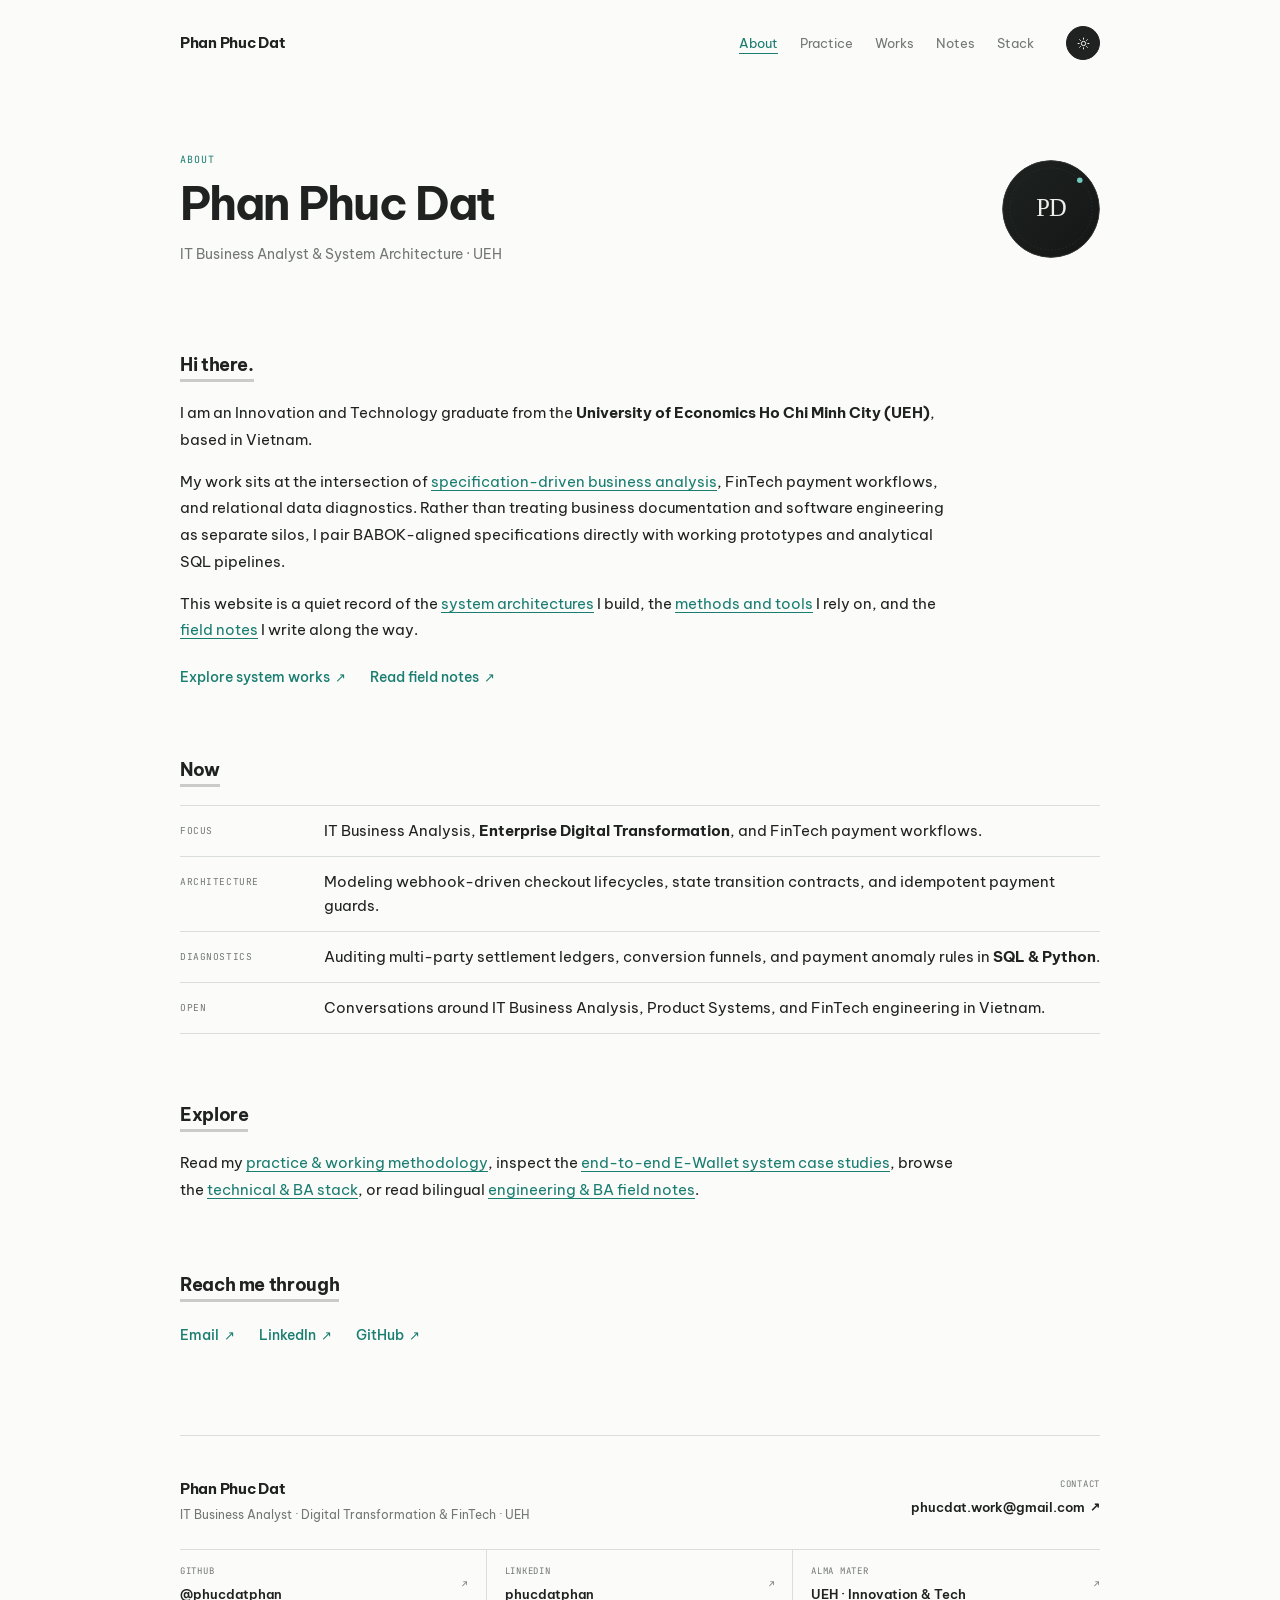
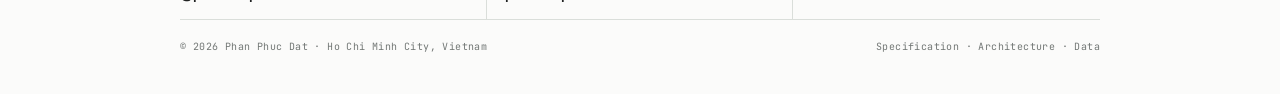
==== commit 254a4514: "feat: rebuild multi-page editorial portfolio architecture inspired by nhdnhut.github.io" ====
--- a/index.html
+++ b/index.html
@@ -1,737 +1,41 @@
-<!DOCTYPE html>
-<html lang="en" data-theme="dark">
+<!doctype html>
+<html lang="en">
 <head>
-  <meta charset="utf-8" />
-  <meta name="viewport" content="width=device-width, initial-scale=1" />
-  <title>Phan Phuc Dat — IT Business Analyst &amp; System Architecture Portfolio</title>
-  <meta name="description" content="Portfolio of Phan Phuc Dat — IT Business Analyst, Digital Transformation, FinTech Architecture &amp; Product Data Analytics." />
-  <style>
-    :root {
-      --bg: #f8fafc;
-      --surface: #ffffff;
-      --surface-alt: #f1f5f9;
-      --border: #e2e8f0;
-      --text: #0f172a;
-      --muted: #475569;
-      --subtle: #64748b;
-      --accent: #0284c7;
-      --accent-soft: rgba(2, 132, 199, 0.10);
-      --spotlight: rgba(2, 132, 199, 0.08);
-      --emerald: #059669;
-      --emerald-soft: rgba(5, 150, 105, 0.10);
-      --violet: #7c3aed;
-      --shadow: 0 1px 3px rgba(15, 23, 42, 0.05), 0 10px 28px rgba(15, 23, 42, 0.04);
-      --shadow-hover: 0 12px 32px rgba(2, 132, 199, 0.10), 0 4px 12px rgba(15, 23, 42, 0.05);
-      --ease-out-expo: cubic-bezier(0.16, 1, 0.3, 1);
-      --ease-spring: cubic-bezier(0.22, 1, 0.36, 1);
-    }
-    html[data-theme="dark"] {
-      --bg: #070b14;
-      --surface: #0d1526;
-      --surface-alt: #131e33;
-      --border: #1e293b;
-      --text: #f8fafc;
-      --muted: #cbd5e1;
-      --subtle: #94a3b8;
-      --accent: #38bdf8;
-      --accent-soft: rgba(56, 189, 248, 0.13);
-      --spotlight: rgba(56, 189, 248, 0.11);
-      --emerald: #34d399;
-      --emerald-soft: rgba(52, 211, 153, 0.12);
-      --violet: #a78bfa;
-      --shadow: 0 4px 24px rgba(0, 0, 0, 0.35);
-      --shadow-hover: 0 14px 36px rgba(0, 0, 0, 0.50), 0 0 24px rgba(56, 189, 248, 0.08);
-    }
-
-    * { box-sizing: border-box; margin: 0; padding: 0; }
-    html { scroll-behavior: smooth; }
-    body {
-      background: var(--bg);
-      color: var(--text);
-      font-family: -apple-system, BlinkMacSystemFont, "Segoe UI", Inter, Roboto, Helvetica, Arial, sans-serif;
-      line-height: 1.65;
-      font-size: 15px;
-      -webkit-font-smoothing: antialiased;
-      overflow-x: hidden;
-      transition: background 0.35s var(--ease-out-expo), color 0.35s var(--ease-out-expo);
-    }
-    body.is-loading { overflow: hidden; }
-
-    /* Ambient Background Mesh + Subtle Cursor Aura */
-    .ambient-bg {
-      position: fixed; inset: 0; z-index: -1; pointer-events: none; overflow: hidden;
-    }
-    .ambient-bg::before {
-      content: ""; position: absolute; top: -180px; left: 50%; transform: translateX(-50%);
-      width: 920px; height: 420px; border-radius: 50%;
-      background: radial-gradient(ellipse at center, var(--accent-soft), transparent 70%);
-      filter: blur(48px); opacity: 0.85;
-    }
-    .cursor-aura {
-      position: fixed; top: 0; left: 0; width: 520px; height: 520px; border-radius: 50%;
-      pointer-events: none; z-index: -1;
-      background: radial-gradient(circle, var(--spotlight) 0%, transparent 68%);
-      transform: translate3d(-999px, -999px, 0);
-      will-change: transform;
-      transition: opacity 0.3s ease;
-    }
-
-    /* ==================== PRELOADER SCREEN ==================== */
-    .preloader {
-      position: fixed; inset: 0; z-index: 100;
-      background: var(--bg);
-      display: flex; flex-direction: column; align-items: center; justify-content: center; gap: 20px;
-      transition: opacity 0.55s var(--ease-out-expo), transform 0.55s var(--ease-out-expo), visibility 0.55s;
-    }
-    .preloader.is-done {
-      opacity: 0; transform: scale(1.025); visibility: hidden; pointer-events: none;
-    }
-    .loader-mark {
-      position: relative; width: 64px; height: 64px; border-radius: 16px;
-      background: linear-gradient(135deg, #0284c7, #10b981);
-      display: flex; align-items: center; justify-content: center;
-      color: #fff; font-weight: 800; font-size: 21px; letter-spacing: -0.8px;
-      box-shadow: 0 0 32px rgba(16, 185, 129, 0.28);
-      animation: loaderPulse 1.4s ease-in-out infinite alternate;
-    }
-    .loader-mark::after {
-      content: ""; position: absolute; inset: -6px; border-radius: 21px;
-      border: 1.5px solid color-mix(in srgb, var(--accent) 45%, transparent);
-      animation: loaderRing 1.6s var(--ease-out-expo) infinite;
-    }
-    .loader-bar-wrap {
-      width: 188px; height: 3px; border-radius: 99px;
-      background: var(--border); overflow: hidden;
-    }
-    .loader-bar {
-      height: 100%; width: 0%; border-radius: 99px;
-      background: linear-gradient(90deg, var(--accent), var(--emerald));
-      transition: width 0.65s var(--ease-spring);
-    }
-    .loader-status {
-      font-size: 11px; letter-spacing: 1.4px; text-transform: uppercase; color: var(--subtle);
-    }
-    @keyframes loaderPulse {
-      from { transform: translateY(0) scale(0.98); }
-      to { transform: translateY(-3px) scale(1.02); }
-    }
-    @keyframes loaderRing {
-      0% { transform: scale(0.94); opacity: 0.85; }
-      100% { transform: scale(1.16); opacity: 0; }
-    }
-
-    a { color: var(--accent); text-decoration: none; }
-    .mono { font-family: ui-monospace, SFMono-Regular, Menlo, Monaco, Consolas, monospace; }
-    .container { max-width: 900px; margin: 0 auto; padding: 0 24px 80px; }
-
-    /* ==================== STICKY HEADER + SCROLL PROGRESS ==================== */
-    header.site-nav {
-      position: sticky; top: 0; z-index: 40;
-      backdrop-filter: blur(14px); -webkit-backdrop-filter: blur(14px);
-      background: color-mix(in srgb, var(--bg) 80%, transparent);
-      border-bottom: 1px solid var(--border);
-      transition: box-shadow 0.25s ease, background 0.25s ease;
-    }
-    header.site-nav.is-scrolled {
-      box-shadow: 0 8px 28px rgba(0, 0, 0, 0.14);
-    }
-    .scroll-progress {
-      position: absolute; top: 0; left: 0; height: 2px; width: 100%;
-      background: linear-gradient(90deg, var(--accent), var(--emerald));
-      transform-origin: 0 50%; transform: scaleX(0); will-change: transform;
-    }
-    .nav-inner {
-      max-width: 900px; margin: 0 auto; padding: 14px 24px;
-      display: flex; align-items: center; justify-content: space-between; gap: 16px;
-    }
-    .brand {
-      font-weight: 700; font-size: 15px; color: var(--text); letter-spacing: -0.2px;
-      display: flex; align-items: center; gap: 10px; cursor: pointer;
-    }
-    .brand-dot {
-      width: 8px; height: 8px; border-radius: 50%; background: var(--emerald);
-      box-shadow: 0 0 10px var(--emerald);
-      animation: dotBreath 2.6s ease-in-out infinite;
-    }
-    @keyframes dotBreath {
-      0%, 100% { opacity: 1; transform: scale(1); }
-      50% { opacity: 0.55; transform: scale(0.85); }
-    }
-    .nav-links { display: flex; align-items: center; gap: 6px; font-size: 13.5px; }
-    .nav-link {
-      color: var(--muted); font-weight: 500; padding: 6px 11px; border-radius: 8px;
-      transition: color 0.2s ease, background 0.2s ease;
-    }
-    .nav-link:hover, .nav-link.is-active {
-      color: var(--text); background: var(--surface-alt); text-decoration: none;
-    }
-    .theme-btn {
-      display: inline-flex; align-items: center; gap: 6px; margin-left: 6px;
-      background: var(--surface); border: 1px solid var(--border); color: var(--text);
-      padding: 6px 12px; border-radius: 8px; cursor: pointer; font-size: 12.5px; font-weight: 600;
-      transition: transform 0.2s var(--ease-spring), border-color 0.2s ease, box-shadow 0.2s ease;
-    }
-    .theme-btn svg { color: var(--subtle); flex-shrink: 0; transition: transform 0.35s var(--ease-spring), color 0.2s ease; }
-    .theme-btn:hover { border-color: var(--accent); transform: translateY(-1px); }
-    .theme-btn:hover svg { color: var(--accent); transform: rotate(18deg); }
-    .theme-btn:active { transform: scale(0.96); }
-
-    /* ==================== SCROLL REVEAL CHOREOGRAPHY ==================== */
-    .reveal {
-      opacity: 0; transform: translateY(22px);
-      transition: opacity 0.7s var(--ease-out-expo), transform 0.7s var(--ease-out-expo);
-      transition-delay: var(--d, 0ms);
-      will-change: opacity, transform;
-    }
-    .reveal.is-visible {
-      opacity: 1; transform: translateY(0);
-    }
-
-    /* ==================== SPOTLIGHT INTERACTIVE CARDS ==================== */
-    .spotlight-card {
-      position: relative; overflow: hidden;
-      background: var(--surface); border: 1px solid var(--border);
-      box-shadow: var(--shadow);
-      transition: transform 0.32s var(--ease-spring), border-color 0.28s ease, box-shadow 0.32s ease, background 0.3s ease;
-    }
-    .spotlight-card::before {
-      content: ""; position: absolute; inset: 0; pointer-events: none;
-      background: radial-gradient(380px circle at var(--mx, -200px) var(--my, -200px), var(--spotlight), transparent 65%);
-      opacity: 0; transition: opacity 0.3s ease;
-    }
-    .spotlight-card:hover::before { opacity: 1; }
-    .spotlight-card:hover {
-      border-color: color-mix(in srgb, var(--accent) 42%, var(--border));
-      box-shadow: var(--shadow-hover);
-    }
-    .lift-hover:hover { transform: translateY(-4px); }
-
-    /* ==================== HERO ==================== */
-    .hero { padding: 54px 0 38px; border-bottom: 1px solid var(--border); }
-    .status-pill {
-      display: inline-flex; align-items: center; gap: 8px;
-      background: var(--emerald-soft); color: var(--emerald);
-      border: 1px solid color-mix(in srgb, var(--emerald) 35%, transparent);
-      padding: 4px 12px; border-radius: 999px; font-size: 12px; font-weight: 600; margin-bottom: 18px;
-    }
-    .hero-grid { display: grid; grid-template-columns: 1fr auto; gap: 24px; align-items: start; }
-    h1 { font-size: 38px; font-weight: 800; letter-spacing: -0.9px; line-height: 1.12; margin-bottom: 12px; }
-    .subtitle { font-size: 16.5px; color: var(--muted); max-width: 660px; margin-bottom: 20px; }
-    .avatar-box {
-      width: 82px; height: 82px; border-radius: 20px;
-      background: linear-gradient(135deg, #0284c7, #10b981);
-      display: flex; align-items: center; justify-content: center;
-      color: #fff; font-weight: 800; font-size: 24px; letter-spacing: -1px;
-      box-shadow: var(--shadow);
-      transition: transform 0.35s var(--ease-spring), box-shadow 0.35s ease;
-    }
-    .avatar-box:hover {
-      transform: translateY(-3px) rotate(-2deg) scale(1.03);
-      box-shadow: 0 14px 30px rgba(16, 185, 129, 0.25);
-    }
-    .badge-row { display: flex; flex-wrap: wrap; gap: 8px; margin-top: 12px; }
-    .badge {
-      display: inline-flex; align-items: center; gap: 7px;
-      padding: 7px 13px; border-radius: 9px; font-size: 12.5px; font-weight: 600;
-      background: var(--surface); border: 1px solid var(--border); color: var(--text);
-      transition: transform 0.22s var(--ease-spring), border-color 0.2s ease, box-shadow 0.22s ease, background 0.2s ease;
-    }
-    .badge svg { color: var(--subtle); flex-shrink: 0; transition: color 0.2s ease, transform 0.22s var(--ease-spring); }
-    a.badge:hover {
-      border-color: var(--accent); background: var(--surface-alt);
-      transform: translateY(-2px); box-shadow: 0 6px 18px rgba(0, 0, 0, 0.12); text-decoration: none;
-    }
-    a.badge:hover svg { color: var(--accent); transform: scale(1.1); }
-    a.badge:active { transform: translateY(0) scale(0.98); }
-
-    /* Methodology Pillars */
-    .pillar-grid {
-      display: grid; grid-template-columns: repeat(3, 1fr); gap: 14px; margin-top: 30px;
-    }
-    .pillar-card { border-radius: 14px; padding: 20px; }
-    .pillar-tag { font-size: 11.5px; font-weight: 700; color: var(--accent); margin-bottom: 6px; }
-    .pillar-title { font-size: 15px; font-weight: 700; color: var(--text); margin-bottom: 6px; }
-    .pillar-desc { font-size: 13px; color: var(--muted); line-height: 1.58; }
-
-    /* Sections */
-    section[id] { scroll-margin-top: 84px; }
-    section { padding-top: 48px; }
-    .sec-head { display: flex; align-items: baseline; justify-content: space-between; margin-bottom: 18px; flex-wrap: wrap; gap: 8px; }
-    h2 { font-size: 21px; font-weight: 700; letter-spacing: -0.35px; }
-    .sec-tag { font-size: 12px; color: var(--subtle); text-transform: uppercase; letter-spacing: 0.8px; }
-
-    /* ==================== INTERACTIVE STAGE EXPLORER ==================== */
-    .stage-tabs-shell {
-      position: relative; display: inline-flex; flex-wrap: wrap; gap: 6px;
-      padding: 5px; border-radius: 12px;
-      background: var(--surface); border: 1px solid var(--border);
-      margin-bottom: 16px;
-    }
-    .tab-glider {
-      position: absolute; top: 5px; left: 5px; height: calc(100% - 10px);
-      border-radius: 8px; background: var(--accent-soft);
-      border: 1px solid color-mix(in srgb, var(--accent) 55%, transparent);
-      transition: transform 0.36s var(--ease-spring), width 0.36s var(--ease-spring);
-      pointer-events: none; z-index: 0;
-    }
-    .stage-tab {
-      position: relative; z-index: 1;
-      background: transparent; border: none; color: var(--muted);
-      padding: 8px 15px; border-radius: 8px; cursor: pointer; font-size: 13px; font-weight: 600;
-      transition: color 0.2s ease, transform 0.15s ease;
-    }
-    .stage-tab:hover { color: var(--text); }
-    .stage-tab.active { color: var(--accent); }
-    .stage-tab:active { transform: scale(0.97); }
-
-    .stage-panel { border-radius: 16px; padding: 26px; }
-    .stage-animate {
-      animation: panelFadeIn 0.36s var(--ease-out-expo) both;
-    }
-    @keyframes panelFadeIn {
-      from { opacity: 0; transform: translateY(10px); }
-      to { opacity: 1; transform: translateY(0); }
-    }
-    .stage-header { display: flex; justify-content: space-between; align-items: flex-start; gap: 16px; flex-wrap: wrap; margin-bottom: 16px; }
-    .stage-title { font-size: 18px; font-weight: 700; letter-spacing: -0.2px; }
-    .repo-btn {
-      display: inline-flex; align-items: center; gap: 7px;
-      padding: 7px 13px; border-radius: 8px; font-size: 12.5px; font-weight: 600;
-      background: var(--surface-alt); border: 1px solid var(--border); color: var(--text);
-      transition: transform 0.22s var(--ease-spring), border-color 0.2s ease, background 0.2s ease;
-    }
-    .repo-btn svg { color: var(--subtle); flex-shrink: 0; transition: transform 0.22s var(--ease-spring), color 0.2s ease; }
-    .repo-btn:hover { border-color: var(--accent); transform: translateY(-2px); text-decoration: none; }
-    .repo-btn:hover svg { color: var(--accent); }
-    .repo-btn:hover svg:last-child { transform: translate(2px, -2px); }
-
-    .two-col { display: grid; grid-template-columns: 1.25fr 1fr; gap: 22px; margin-top: 14px; }
-    ul.clean-list { list-style: none; display: grid; gap: 11px; }
-    ul.clean-list li {
-      position: relative; padding-left: 18px; color: var(--muted); font-size: 14px;
-      animation: itemSlide 0.4s var(--ease-out-expo) both;
-    }
-    ul.clean-list li:nth-child(1) { animation-delay: 40ms; }
-    ul.clean-list li:nth-child(2) { animation-delay: 90ms; }
-    ul.clean-list li:nth-child(3) { animation-delay: 140ms; }
-    ul.clean-list li::before {
-      content: "▹"; position: absolute; left: 0; color: var(--accent); font-weight: 700;
-      transition: transform 0.2s ease;
-    }
-    ul.clean-list li:hover::before { transform: translateX(3px); }
-    @keyframes itemSlide {
-      from { opacity: 0; transform: translateX(-6px); }
-      to { opacity: 1; transform: translateX(0); }
-    }
-
-    .artifact-box {
-      background: var(--surface-alt); border: 1px solid var(--border); border-radius: 12px; padding: 16px;
-    }
-    .artifact-item {
-      padding: 10px 12px; border-radius: 9px; background: var(--surface); border: 1px solid var(--border);
-      margin-top: 8px; font-size: 13px;
-      transition: transform 0.22s var(--ease-spring), border-color 0.2s ease;
-      animation: itemSlide 0.42s var(--ease-out-expo) both;
-    }
-    .artifact-item:nth-child(2) { animation-delay: 60ms; }
-    .artifact-item:nth-child(3) { animation-delay: 110ms; }
-    .artifact-item:nth-child(4) { animation-delay: 160ms; }
-    .artifact-item:hover {
-      transform: translateX(4px);
-      border-color: color-mix(in srgb, var(--accent) 45%, var(--border));
-    }
-
-    /* ==================== STACK GRID ==================== */
-    .stack-grid { display: grid; grid-template-columns: repeat(3, 1fr); gap: 14px; }
-    .stack-card { border-radius: 14px; padding: 18px; }
-    .tag-wrap { display: flex; flex-wrap: wrap; gap: 6px; margin-top: 12px; }
-    .chip {
-      font-size: 12px; padding: 4px 10px; border-radius: 7px;
-      background: var(--surface-alt); border: 1px solid var(--border); color: var(--muted);
-      transition: transform 0.2s var(--ease-spring), color 0.2s ease, border-color 0.2s ease, background 0.2s ease;
-      cursor: default;
-    }
-    .chip:hover {
-      color: var(--text); border-color: color-mix(in srgb, var(--accent) 50%, var(--border));
-      background: var(--accent-soft); transform: translateY(-2px);
-    }
-
-    footer {
-      margin-top: 64px; padding-top: 24px; border-top: 1px solid var(--border);
-      display: flex; justify-content: space-between; font-size: 13px; color: var(--subtle); flex-wrap: wrap; gap: 12px;
-    }
-
-    /* Floating Back-To-Top Button */
-    .to-top {
-      position: fixed; right: 24px; bottom: 24px; z-index: 35;
-      width: 40px; height: 40px; border-radius: 11px;
-      background: var(--surface); border: 1px solid var(--border); color: var(--text);
-      display: flex; align-items: center; justify-content: center; cursor: pointer;
-      box-shadow: var(--shadow);
-      opacity: 0; transform: translateY(12px) scale(0.92); pointer-events: none;
-      transition: opacity 0.28s var(--ease-out-expo), transform 0.28s var(--ease-spring), border-color 0.2s ease;
-    }
-    .to-top.is-shown {
-      opacity: 1; transform: translateY(0) scale(1); pointer-events: auto;
-    }
-    .to-top:hover {
-      border-color: var(--accent); transform: translateY(-3px) scale(1.04);
-    }
-
-    @media (max-width: 720px) {
-      .pillar-grid, .two-col, .stack-grid { grid-template-columns: 1fr; }
-      .hero-grid { grid-template-columns: 1fr; }
-      .avatar-box, .tab-glider, .cursor-aura { display: none; }
-      .stage-tabs-shell { display: flex; }
-      .stage-tab.active { background: var(--accent-soft); border: 1px solid var(--accent); }
-    }
-
-    @media (prefers-reduced-motion: reduce) {
-      *, *::before, *::after { animation-duration: 0.01ms !important; transition-duration: 0.01ms !important; scroll-behavior: auto !important; }
-      .preloader { display: none !important; }
-      .reveal { opacity: 1 !important; transform: none !important; }
-    }
-  </style>
+  <meta charset="utf-8">
+  <meta name="viewport" content="width=device-width, initial-scale=1">
+  <meta name="description" content="Portfolio of Phan Phuc Dat — IT Business Analyst, Digital Transformation, and FinTech System Architecture.">
+  <meta property="og:title" content="Phan Phuc Dat — IT Business Analyst & System Architecture">
+  <meta property="og:description" content="IT Business Analysis · FinTech Payment Architecture · SQL Diagnostics">
+  <title>Phan Phuc Dat — IT Business Analyst &amp; System Architecture</title>
+  <link rel="icon" href="assets/favicon.svg" type="image/svg+xml">
+  <link rel="preconnect" href="https://fonts.googleapis.com">
+  <link rel="preconnect" href="https://fonts.gstatic.com" crossorigin>
+  <script>document.documentElement.classList.add('js');try{document.documentElement.dataset.theme=localStorage.getItem('portfolio-theme')||(matchMedia('(prefers-color-scheme: dark)').matches?'dark':'light')}catch(e){document.documentElement.dataset.theme='light'}</script>
+  <link rel="stylesheet" href="css/styles.css">
+  <script defer src="config/portfolio.config.js"></script>
+  <script defer src="js/site.js"></script>
 </head>
-<body class="is-loading">
-  <!-- Architectural Preloader -->
-  <div class="preloader" id="preloader" aria-hidden="true">
-    <div class="loader-mark">PD</div>
-    <div class="loader-bar-wrap"><div class="loader-bar" id="loaderBar"></div></div>
-    <div class="loader-status mono" id="loaderStatus">Initializing Portfolio</div>
+<body data-page="about">
+  <div class="site-loader" id="siteLoader" aria-hidden="true">
+    <div class="loader-monogram">Phan Phuc Dat</div>
+    <div class="loader-track"><div class="loader-fill"></div></div>
+    <div class="loader-label">Portfolio · Loading</div>
   </div>
-
-  <!-- Ambient Glow & Mouse Aura -->
-  <div class="ambient-bg" aria-hidden="true"></div>
-  <div class="cursor-aura" id="cursorAura" aria-hidden="true"></div>
-
-  <header class="site-nav" id="siteNav">
-    <div class="scroll-progress" id="scrollProgress"></div>
-    <div class="nav-inner">
-      <a class="brand" href="#top" style="text-decoration:none">
-        <span class="brand-dot"></span>
-        <span>Phan Phuc Dat</span>
-        <span class="mono" style="color:var(--subtle);font-weight:500;font-size:12.5px;">@phucdatphan</span>
-      </a>
-      <nav class="nav-links">
-        <a class="nav-link" href="#works" data-target="works">Case Study</a>
-        <a class="nav-link" href="#stack" data-target="stack">Stack</a>
-        <button class="theme-btn" id="themeToggle" type="button">
-          <svg width="14" height="14" viewBox="0 0 24 24" fill="none" stroke="currentColor" stroke-width="2" stroke-linecap="round" stroke-linejoin="round" aria-hidden="true"><circle cx="12" cy="12" r="4"/><path d="M12 2v2"/><path d="M12 20v2"/><path d="m4.93 4.93 1.41 1.41"/><path d="m17.66 17.66 1.41 1.41"/><path d="M2 12h2"/><path d="M20 12h2"/><path d="m6.34 17.66-1.41 1.41"/><path d="m19.07 4.93-1.41 1.41"/></svg>
-          <span>Light</span>
-        </button>
-      </nav>
-    </div>
-  </header>
-
-  <main class="container" id="top">
-    <section class="hero">
-      <div class="status-pill mono reveal" style="--d: 40ms">● IT BUSINESS ANALYST · DIGITAL TRANSFORMATION · FINTECH</div>
-      <div class="hero-grid">
-        <div>
-          <h1 class="reveal" style="--d: 100ms">Phan Phuc Dat</h1>
-          <p class="subtitle reveal" style="--d: 160ms">
-            Innovation &amp; Technology graduate at <strong>University of Economics Ho Chi Minh City (UEH)</strong> bridging <strong>BABOK-aligned system specifications</strong> with <strong>working FinTech prototypes, UX flows, and relational data diagnostics</strong>.
-          </p>
-          <div class="badge-row reveal" style="--d: 220ms">
-            <a class="badge" href="mailto:phucdat.work@gmail.com">
-              <svg width="15" height="15" viewBox="0 0 24 24" fill="none" stroke="currentColor" stroke-width="2" stroke-linecap="round" stroke-linejoin="round" aria-hidden="true"><rect width="20" height="16" x="2" y="4" rx="2"/><path d="m22 7-8.97 5.7a1.94 1.94 0 0 1-2.06 0L2 7"/></svg>
-              <span>phucdat.work@gmail.com</span>
-            </a>
-            <a class="badge" href="https://linkedin.com/in/phucdatphan" target="_blank" rel="noreferrer">
-              <svg width="14" height="14" viewBox="0 0 24 24" fill="currentColor" aria-hidden="true"><path d="M20.447 20.452h-3.554v-5.569c0-1.328-.027-3.037-1.852-3.037-1.853 0-2.136 1.445-2.136 2.939v5.667H9.351V9h3.414v1.561h.046c.477-.9 1.637-1.85 3.37-1.85 3.601 0 4.267 2.37 4.267 5.455v6.286zM5.337 7.433a2.062 2.062 0 0 1-2.063-2.065 2.064 2.064 0 1 1 2.063 2.065zm1.782 13.019H3.555V9h3.564v11.452zM22.225 0H1.771C.792 0 0 .774 0 1.729v20.542C0 23.227.792 24 1.771 24h20.451C23.2 24 24 23.227 24 22.271V1.729C24 .774 23.2 0 22.222 0h.003z"/></svg>
-              <span>LinkedIn</span>
-            </a>
-            <a class="badge" href="https://github.com/phucdatphan" target="_blank" rel="noreferrer">
-              <svg width="15" height="15" viewBox="0 0 24 24" fill="currentColor" aria-hidden="true"><path d="M12 .297c-6.63 0-12 5.373-12 12 0 5.303 3.438 9.8 8.205 11.385.6.113.82-.258.82-.577 0-.285-.01-1.04-.015-2.04-3.338.724-4.042-1.61-4.042-1.61C4.422 18.07 3.633 17.7 3.633 17.7c-1.087-.744.084-.729.084-.729 1.205.084 1.838 1.236 1.838 1.236 1.07 1.835 2.809 1.305 3.495.998.108-.776.417-1.305.76-1.605-2.665-.3-5.466-1.332-5.466-5.93 0-1.31.465-2.38 1.235-3.22-.135-.303-.54-1.523.105-3.176 0 0 1.005-.322 3.3 1.23.96-.267 1.98-.399 3-.405 1.02.006 2.04.138 3 .405 2.28-1.552 3.285-1.23 3.285-1.23.645 1.653.24 2.873.12 3.176.765.84 1.23 1.91 1.23 3.22 0 4.61-2.805 5.625-5.475 5.92.42.36.81 1.096.81 2.22 0 1.606-.015 2.896-.015 3.286 0 .315.21.69.825.57C20.565 22.092 24 17.592 24 12.297c0-6.627-5.373-12-12-12"/></svg>
-              <span>GitHub (@phucdatphan)</span>
-            </a>
-            <span class="badge">
-              <svg width="15" height="15" viewBox="0 0 24 24" fill="none" stroke="currentColor" stroke-width="2" stroke-linecap="round" stroke-linejoin="round" aria-hidden="true"><path d="M20 10c0 6-8 12-8 12s-8-6-8-12a8 8 0 0 1 16 0Z"/><circle cx="12" cy="10" r="3"/></svg>
-              <span>Ho Chi Minh City, VN</span>
-            </span>
+  <a class="skip-link" href="#main-content">Skip to content</a>
+  <div class="site-shell">
+    <div data-site-header></div>
+    <main class="page-content" id="main-content">
+      <div class="container" data-page-content>
+        <section class="intro">
+          <div>
+            <p class="overline">About</p>
+            <h1>Phan Phuc Dat</h1>
+            <p class="role">IT Business Analyst &amp; System Architecture · UEH</p>
           </div>
-        </div>
-        <div class="avatar-box reveal" style="--d: 140ms" aria-hidden="true">PD</div>
+          <img class="avatar" src="assets/avatar.svg" width="98" height="98" alt="Phan Phuc Dat">
+        </section>
       </div>
-
-      <div class="pillar-grid">
-        <div class="pillar-card spotlight-card lift-hover reveal" style="--d: 260ms">
-          <div class="pillar-tag mono">LAYER I · SPECIFICATION</div>
-          <div class="pillar-title">BABOK &amp; Domain Modeling</div>
-          <p class="pillar-desc">Structuring ambiguous business requirements into clear BRD/SRS documents, state transition models, and testable Gherkin stories.</p>
-        </div>
-        <div class="pillar-card spotlight-card lift-hover reveal" style="--d: 330ms">
-          <div class="pillar-tag mono" style="color:var(--violet)">LAYER II · ARCHITECTURE</div>
-          <div class="pillar-title">Payment &amp; System Integrity</div>
-          <p class="pillar-desc">Prototyping webhook-driven E-Wallet flows with canonical HMAC signatures, timing-safe checks, and idempotent state guards.</p>
-        </div>
-        <div class="pillar-card spotlight-card lift-hover reveal" style="--d: 400ms">
-          <div class="pillar-tag mono" style="color:var(--emerald)">LAYER III · DIAGNOSTICS</div>
-          <div class="pillar-title">Settlement &amp; Risk Analytics</div>
-          <p class="pillar-desc">Auditing checkout conversion funnels, multi-party financial reconciliation, and anomaly rules using SQL and Python.</p>
-        </div>
-      </div>
-    </section>
-
-    <section id="works" class="reveal">
-      <div class="sec-head">
-        <h2>Selected System Case Study: End-to-End E-Wallet Payment Architecture</h2>
-        <span class="sec-tag mono">Closed-Loop Product Lifecycle</span>
-      </div>
-
-      <div class="stage-tabs-shell" id="stageTabsShell" role="tablist">
-        <div class="tab-glider" id="tabGlider" aria-hidden="true"></div>
-        <button class="stage-tab active" data-stage="1" type="button">Stage I · Core &amp; Security Spec</button>
-        <button class="stage-tab" data-stage="2" type="button">Stage II · Checkout UX &amp; UAT</button>
-        <button class="stage-tab" data-stage="3" type="button">Stage III · Settlement Recon &amp; Fraud BI</button>
-      </div>
-
-      <div class="stage-panel spotlight-card" id="stageContent"></div>
-    </section>
-
-    <section id="stack" class="reveal">
-      <div class="sec-head">
-        <h2>Technical &amp; Business Analysis Stack</h2>
-        <span class="sec-tag mono">Methods &amp; Tooling</span>
-      </div>
-      <div class="stack-grid">
-        <div class="stack-card spotlight-card lift-hover reveal" style="--d: 60ms">
-          <div style="font-weight:700;font-size:14.5px;">BA &amp; Product Specs</div>
-          <div class="tag-wrap">
-            <span class="chip">BABOK</span><span class="chip">BRD / SRS</span><span class="chip">Agile / Scrum</span>
-            <span class="chip">Gherkin AC</span><span class="chip">State Machines</span><span class="chip">UAT Matrix</span>
-          </div>
-        </div>
-        <div class="stack-card spotlight-card lift-hover reveal" style="--d: 130ms">
-          <div style="font-weight:700;font-size:14.5px;">Backend &amp; Data</div>
-          <div class="tag-wrap">
-            <span class="chip">SQL (CTE, Window)</span><span class="chip">Python (Pandas)</span><span class="chip">SQLite</span>
-            <span class="chip">Node.js</span><span class="chip">FastAPI</span><span class="chip">C/C++</span>
-          </div>
-        </div>
-        <div class="stack-card spotlight-card lift-hover reveal" style="--d: 200ms">
-          <div style="font-weight:700;font-size:14.5px;">Design, QA &amp; Workflow</div>
-          <div class="tag-wrap">
-            <span class="chip">Figma</span><span class="chip">Mermaid.js</span><span class="chip">Postman</span>
-            <span class="chip">Jira</span><span class="chip">Airtable</span><span class="chip">Git / GCP</span>
-          </div>
-        </div>
-      </div>
-    </section>
-
-    <footer class="reveal">
-      <span>© Phan Phuc Dat · Semantic HTML/CSS Portfolio</span>
-      <span class="mono">Ho Chi Minh City, Vietnam</span>
-    </footer>
-  </main>
-
-  <button class="to-top" id="toTopBtn" type="button" aria-label="Scroll back to top">
-    <svg width="16" height="16" viewBox="0 0 24 24" fill="none" stroke="currentColor" stroke-width="2.2" stroke-linecap="round" stroke-linejoin="round"><path d="m18 15-6-6-6 6"/></svg>
-  </button>
-
-  <script>
-    const STAGES = {
-      "1": {
-        title: "Stage I — E-Wallet Payment Simulator & BABOK Architecture",
-        repo: "https://github.com/phucdatphan/e-wallet-payment-simulator",
-        repoName: "e-wallet-payment-simulator",
-        bullets: [
-          "Authored end-to-end <strong>BABOK BRD/SRS</strong> defining stakeholder concerns, functional boundaries, and order lifecycle state transitions (<code>DRAFT → PENDING → SUCCESS / FAILED / EXPIRED</code>).",
-          "Engineered an isolated Merchant &amp; Payment Gateway Node.js sandbox decoupling untrusted client Redirect URLs from authoritative server-to-server <strong>IPN Webhooks</strong>.",
-          "Implemented canonical payload signing with <strong>HMAC-SHA256</strong>, constant-time signature checks, <strong>Idempotency</strong> anti-replay guards, and inventory reservation locks."
-        ],
-        boxTitle: "Key Architectural Artifacts",
-        artifacts: [
-          { name: "docs/BUSINESS_ANALYSIS.md", desc: "Stakeholder Matrix, FRs & State Machine" },
-          { name: "HMAC & Idempotency Engine", desc: "Anti-tamper & duplicate callback guard" },
-          { name: "Offline Vector QR Sandbox", desc: "Zero-dependency dual-server simulator" }
-        ]
-      },
-      "2": {
-        title: "Stage II — Pre-Launch Checkout UX, Agile Stories & UAT Suite",
-        repo: "https://github.com/phucdatphan/e-wallet-checkout-ux-uat",
-        repoName: "e-wallet-checkout-ux-uat",
-        bullets: [
-          "Designed interactive checkout wireframes in <strong>Figma</strong> covering wallet selection, live QR session states, pending confirmation, and failure recovery.",
-          "Translated technical specs into <strong>Agile User Stories</strong> with strict <code>Given–When–Then</code> Acceptance Criteria, including active status polling fallback during network latency.",
-          "Built a structured <strong>UAT verification suite</strong> and automated <strong>Postman API collection</strong> covering happy paths, expired sessions, invalid signatures, and edge-case errors."
-        ],
-        boxTitle: "Key Pre-Launch Deliverables",
-        artifacts: [
-          { name: "wireframes/ & Figma Flows", desc: "End-to-end user checkout experience" },
-          { name: "user-stories-ac.md", desc: "Gherkin Given–When–Then specifications" },
-          { name: "uat-test-cases.csv & Postman", desc: "Functional & security edge-case suite" }
-        ]
-      },
-      "3": {
-        title: "Stage III — Post-Launch Funnel, Settlement Recon & Fraud BI",
-        repo: "https://github.com/phucdatphan/e-wallet-post-launch-analytics",
-        repoName: "e-wallet-post-launch-analytics",
-        bullets: [
-          "Modeled post-launch operational warehouse tables in SQLite and wrote analytical queries using <strong>SQL CTEs &amp; Window Functions</strong> to diagnose checkout funnel drop-offs.",
-          "Designed multi-party financial reconciliation logic comparing <strong>Merchant Orders, Gateway Logs, and Bank Settlements</strong> to isolate amount mismatches and missing callbacks.",
-          "Conducted exploratory anomaly analysis on real-world card transaction data in Python to formulate rule-based <strong>card-testing and off-peak fraud</strong> safeguards."
-        ],
-        boxTitle: "Key Data & BI Deliverables",
-        artifacts: [
-          { name: "analytics_queries.sql", desc: "Funnel & multi-party reconciliation SQL" },
-          { name: "eda_creditcard.py", desc: "Real-world payment anomaly & fraud EDA" },
-          { name: "Executive BI Dashboard", desc: "Product iteration & risk rule backlog" }
-        ]
-      }
-    };
-
-    const ICON_GITHUB = `<svg width="14" height="14" viewBox="0 0 24 24" fill="currentColor" aria-hidden="true"><path d="M12 .297c-6.63 0-12 5.373-12 12 0 5.303 3.438 9.8 8.205 11.385.6.113.82-.258.82-.577 0-.285-.01-1.04-.015-2.04-3.338.724-4.042-1.61-4.042-1.61C4.422 18.07 3.633 17.7 3.633 17.7c-1.087-.744.084-.729.084-.729 1.205.084 1.838 1.236 1.838 1.236 1.07 1.835 2.809 1.305 3.495.998.108-.776.417-1.305.76-1.605-2.665-.3-5.466-1.332-5.466-5.93 0-1.31.465-2.38 1.235-3.22-.135-.303-.54-1.523.105-3.176 0 0 1.005-.322 3.3 1.23.96-.267 1.98-.399 3-.405 1.02.006 2.04.138 3 .405 2.28-1.552 3.285-1.23 3.285-1.23.645 1.653.24 2.873.12 3.176.765.84 1.23 1.91 1.23 3.22 0 4.61-2.805 5.625-5.475 5.92.42.36.81 1.096.81 2.22 0 1.606-.015 2.896-.015 3.286 0 .315.21.69.825.57C20.565 22.092 24 17.592 24 12.297c0-6.627-5.373-12-12-12"/></svg>`;
-    const ICON_EXT = `<svg width="13" height="13" viewBox="0 0 24 24" fill="none" stroke="currentColor" stroke-width="2" stroke-linecap="round" stroke-linejoin="round" aria-hidden="true"><path d="M7 7h10v10"/><path d="M7 17 17 7"/></svg>`;
-    const ICON_SUN = `<svg width="14" height="14" viewBox="0 0 24 24" fill="none" stroke="currentColor" stroke-width="2" stroke-linecap="round" stroke-linejoin="round" aria-hidden="true"><circle cx="12" cy="12" r="4"/><path d="M12 2v2"/><path d="M12 20v2"/><path d="m4.93 4.93 1.41 1.41"/><path d="m17.66 17.66 1.41 1.41"/><path d="M2 12h2"/><path d="M20 12h2"/><path d="m6.34 17.66-1.41 1.41"/><path d="m19.07 4.93-1.41 1.41"/></svg>`;
-    const ICON_MOON = `<svg width="14" height="14" viewBox="0 0 24 24" fill="none" stroke="currentColor" stroke-width="2" stroke-linecap="round" stroke-linejoin="round" aria-hidden="true"><path d="M12 3a6 6 0 0 0 9 9 9 9 0 1 1-9-9Z"/></svg>`;
-
-    const stagePanel = document.getElementById("stageContent");
-    const tabGlider = document.getElementById("tabGlider");
-
-    function updateGlider(activeBtn) {
-      if (!activeBtn || !tabGlider) return;
-      tabGlider.style.width = `${activeBtn.offsetWidth}px`;
-      tabGlider.style.transform = `translateX(${activeBtn.offsetLeft - 5}px)`;
-    }
-
-    function renderStage(id) {
-      const s = STAGES[id];
-      const itemsHtml = s.artifacts.map(a => `
-        <div class="artifact-item">
-          <div class="mono" style="font-weight:700;font-size:12px;color:var(--text);">${a.name}</div>
-          <div style="font-size:12px;color:var(--subtle);margin-top:2px;">${a.desc}</div>
-        </div>
-      `).join("");
-      stagePanel.innerHTML = `
-        <div class="stage-animate">
-          <div class="stage-header">
-            <div class="stage-title">${s.title}</div>
-            <a class="repo-btn mono" href="${s.repo}" target="_blank" rel="noreferrer">${ICON_GITHUB}<span>${s.repoName}</span>${ICON_EXT}</a>
-          </div>
-          <div class="two-col">
-            <ul class="clean-list">${s.bullets.map(x => `<li>${x}</li>`).join("")}</ul>
-            <div class="artifact-box">
-              <div class="mono" style="font-size:11.5px;font-weight:700;color:var(--subtle);text-transform:uppercase;">${s.boxTitle}</div>
-              ${itemsHtml}
-            </div>
-          </div>
-        </div>
-      `;
-    }
-
-    document.querySelectorAll(".stage-tab").forEach(btn => {
-      btn.addEventListener("click", () => {
-        document.querySelectorAll(".stage-tab").forEach(b => b.classList.remove("active"));
-        btn.classList.add("active");
-        updateGlider(btn);
-        renderStage(btn.dataset.stage);
-      });
-    });
-    renderStage("1");
-    window.addEventListener("resize", () => updateGlider(document.querySelector(".stage-tab.active")));
-
-    // Theme Switcher
-    const toggle = document.getElementById("themeToggle");
-    toggle.addEventListener("click", () => {
-      const html = document.documentElement;
-      const next = html.dataset.theme === "dark" ? "light" : "dark";
-      html.dataset.theme = next;
-      toggle.innerHTML = next === "dark"
-        ? `${ICON_SUN}<span>Light</span>`
-        : `${ICON_MOON}<span>Dark</span>`;
-    });
-
-    // Preloader + Staggered Reveal Boot Sequence
-    const preloader = document.getElementById("preloader");
-    const loaderBar = document.getElementById("loaderBar");
-    const loaderStatus = document.getElementById("loaderStatus");
-
-    function startRevealObserver() {
-      const observer = new IntersectionObserver((entries) => {
-        entries.forEach(entry => {
-          if (entry.isIntersecting) {
-            entry.target.classList.add("is-visible");
-            observer.unobserve(entry.target);
-          }
-        });
-      }, { threshold: 0.12, rootMargin: "0px 0px -32px 0px" });
-
-      document.querySelectorAll(".reveal").forEach(el => observer.observe(el));
-
-      // Active section spy for Navbar
-      const navLinks = document.querySelectorAll(".nav-link[data-target]");
-      const spy = new IntersectionObserver((entries) => {
-        entries.forEach(entry => {
-          if (entry.isIntersecting) {
-            navLinks.forEach(l => l.classList.toggle("is-active", l.dataset.target === entry.target.id));
-          }
-        });
-      }, { threshold: 0.35 });
-      document.querySelectorAll("section[id]").forEach(sec => spy.observe(sec));
-    }
-
-    window.addEventListener("DOMContentLoaded", () => {
-      requestAnimationFrame(() => {
-        loaderBar.style.width = "72%";
-        updateGlider(document.querySelector(".stage-tab.active"));
-      });
-      setTimeout(() => {
-        loaderBar.style.width = "100%";
-        loaderStatus.textContent = "System Ready";
-      }, 360);
-      setTimeout(() => {
-        preloader.classList.add("is-done");
-        document.body.classList.remove("is-loading");
-        startRevealObserver();
-      }, 680);
-    });
-
-    // Smooth Scroll Progress + Sticky Nav Shadow + Back-to-Top (rAF throttled)
-    const scrollProgress = document.getElementById("scrollProgress");
-    const siteNav = document.getElementById("siteNav");
-    const toTopBtn = document.getElementById("toTopBtn");
-    let scrollTicking = false;
-
-    window.addEventListener("scroll", () => {
-      if (!scrollTicking) {
-        requestAnimationFrame(() => {
-          const y = window.scrollY;
-          const docHeight = document.documentElement.scrollHeight - window.innerHeight;
-          const ratio = docHeight > 0 ? Math.min(Math.max(y / docHeight, 0), 1) : 0;
-          scrollProgress.style.transform = `scaleX(${ratio})`;
-          siteNav.classList.toggle("is-scrolled", y > 16);
-          toTopBtn.classList.toggle("is-shown", y > 280);
-          scrollTicking = false;
-        });
-        scrollTicking = true;
-      }
-    }, { passive: true });
-
-    toTopBtn.addEventListener("click", () => window.scrollTo({ top: 0, behavior: "smooth" }));
-
-    // Smooth Mouse-Follow Spotlight & Ambient Aura (rAF throttled)
-    const cursorAura = document.getElementById("cursorAura");
-    let pointerTicking = false;
-    let pointerX = -999, pointerY = -999;
-
-    window.addEventListener("pointermove", (e) => {
-      pointerX = e.clientX;
-      pointerY = e.clientY;
-      if (!pointerTicking) {
-        requestAnimationFrame(() => {
-          cursorAura.style.transform = `translate3d(${pointerX - 260}px, ${pointerY - 260}px, 0)`;
-          document.querySelectorAll(".spotlight-card").forEach(card => {
-            const rect = card.getBoundingClientRect();
-            card.style.setProperty("--mx", `${pointerX - rect.left}px`);
-            card.style.setProperty("--my", `${pointerY - rect.top}px`);
-          });
-          pointerTicking = false;
-        });
-        pointerTicking = true;
-      }
-    }, { passive: true });
-  </script>
+    </main>
+  </div>
 </body>
 </html>
--- a/css/styles.css
+++ b/css/styles.css
@@ -0,0 +1,926 @@
+@import url("https://fonts.googleapis.com/css2?family=Be+Vietnam+Pro:ital,wght@0,300;0,400;0,500;0,600;0,700;1,400;1,600&family=JetBrains+Mono:ital,wght@0,400;0,500;0,600;1,400&family=Lora:ital,wght@0,400;0,500;0,600;1,400;1,500&display=swap");
+
+:root {
+  color-scheme: light;
+  --page: #fbfbfa;
+  --text: #202222;
+  --muted: #727775;
+  --line: #dadeda;
+  --accent: #197d70;
+  --spotlight: rgba(25, 125, 112, 0.055);
+  --sans: "Be Vietnam Pro", -apple-system, BlinkMacSystemFont, "Segoe UI", Roboto, sans-serif;
+  --serif: "Lora", Georgia, "Times New Roman", serif;
+  --mono: "JetBrains Mono", "SFMono-Regular", Consolas, "Liberation Mono", monospace;
+  --ease-out: cubic-bezier(0.16, 1, 0.3, 1);
+}
+
+:root[data-theme="dark"] {
+  color-scheme: dark;
+  --page: #171918;
+  --text: #eeefec;
+  --muted: #9b9f9c;
+  --line: #343735;
+  --accent: #71cabe;
+  --spotlight: rgba(113, 202, 190, 0.065);
+}
+
+*, *::before, *::after { box-sizing: border-box; }
+html { scroll-behavior: smooth; }
+body {
+  min-width: 0;
+  min-height: 100vh;
+  margin: 0;
+  overflow-x: clip;
+  color: var(--text);
+  background: var(--page);
+  font-family: var(--sans);
+  font-size: 15px;
+  line-height: 1.72;
+  -webkit-font-smoothing: antialiased;
+  transition: color 200ms ease, background-color 200ms ease;
+}
+a { color: inherit; text-decoration: none; }
+button { font: inherit; }
+img, svg { display: block; max-width: 100%; }
+::selection { color: var(--page); background: var(--text); }
+
+/* Subtle Cursor Aura */
+.cursor-aura {
+  position: fixed;
+  top: 0;
+  left: 0;
+  z-index: -1;
+  width: 480px;
+  height: 480px;
+  border-radius: 50%;
+  pointer-events: none;
+  background: radial-gradient(circle, var(--spotlight) 0%, transparent 68%);
+  transform: translate3d(-999px, -999px, 0);
+  will-change: transform;
+}
+
+/* Editorial First-Visit Preloader */
+.site-loader {
+  position: fixed;
+  inset: 0;
+  z-index: 120;
+  background: var(--page);
+  display: flex;
+  flex-direction: column;
+  align-items: center;
+  justify-content: center;
+  gap: 16px;
+  transition: opacity 420ms var(--ease-out), visibility 420ms;
+}
+.site-loader.is-hidden {
+  opacity: 0;
+  visibility: hidden;
+  pointer-events: none;
+}
+.loader-monogram {
+  font-family: var(--serif);
+  font-size: 24px;
+  font-weight: 500;
+  letter-spacing: -0.04em;
+  color: var(--text);
+}
+.loader-track {
+  width: 140px;
+  height: 1.5px;
+  background: var(--line);
+  overflow: hidden;
+}
+.loader-fill {
+  height: 100%;
+  width: 0%;
+  background: var(--accent);
+  transition: width 460ms var(--ease-out);
+}
+.loader-label {
+  font-family: var(--mono);
+  font-size: 9px;
+  letter-spacing: 0.14em;
+  text-transform: uppercase;
+  color: var(--muted);
+}
+
+/* Top Reading / Scroll Progress Hairline */
+.scroll-progress {
+  position: fixed;
+  top: 0;
+  left: 0;
+  z-index: 90;
+  width: 100%;
+  height: 2px;
+  background: var(--accent);
+  transform-origin: 0 50%;
+  transform: scaleX(0);
+  will-change: transform;
+}
+
+.skip-link {
+  position: fixed;
+  z-index: 100;
+  top: 10px;
+  left: 10px;
+  padding: 8px 12px;
+  color: var(--page);
+  background: var(--text);
+  transform: translateY(-160%);
+  font-size: 12px;
+}
+.skip-link:focus { transform: translateY(0); }
+
+.site-shell { min-height: 100vh; display: flex; flex-direction: column; }
+.page-content { flex: 1; opacity: 1; transform: none; }
+.js .page-content { opacity: 0; transform: translateY(8px); }
+.js .is-ready .page-content {
+  opacity: 1;
+  transform: none;
+  transition: opacity 380ms var(--ease-out), transform 380ms var(--ease-out);
+}
+.js .is-leaving .page-content {
+  opacity: 0;
+  transform: translateY(-4px);
+  transition: opacity 140ms ease, transform 140ms ease;
+}
+
+/* Header & Navigation */
+.site-header {
+  position: sticky;
+  top: 0;
+  z-index: 50;
+  padding: 26px 0 16px;
+  background: color-mix(in srgb, var(--page) 88%, transparent);
+  backdrop-filter: blur(10px);
+  -webkit-backdrop-filter: blur(10px);
+  border-bottom: 1px solid transparent;
+  transition: border-color 180ms ease, padding 180ms ease;
+}
+.site-header.is-scrolled {
+  padding: 16px 0 14px;
+  border-bottom-color: var(--line);
+}
+.header-inner {
+  width: min(920px, calc(100% - 48px));
+  display: grid;
+  grid-template-columns: auto 1fr auto;
+  align-items: center;
+  gap: 32px;
+  margin: 0 auto;
+}
+.brand {
+  font-size: 14.5px;
+  font-weight: 670;
+  letter-spacing: -0.02em;
+  white-space: nowrap;
+  transition: opacity 150ms ease;
+}
+.brand:hover { opacity: 0.72; }
+.main-nav {
+  display: flex;
+  align-items: center;
+  justify-content: flex-end;
+  gap: 22px;
+}
+.main-nav a {
+  color: var(--muted);
+  font-size: 13px;
+  transition: color 150ms ease;
+}
+.main-nav a:hover,
+.main-nav a[aria-current="page"] { color: var(--accent); }
+.main-nav a[aria-current="page"] {
+  text-decoration: underline;
+  text-decoration-thickness: 1px;
+  text-underline-offset: 5px;
+}
+.header-tools { display: flex; align-items: center; gap: 8px; }
+.theme-toggle,
+.menu-toggle {
+  display: grid;
+  place-items: center;
+  padding: 0;
+  border-radius: 50%;
+  cursor: pointer;
+}
+.theme-toggle {
+  width: 34px;
+  height: 34px;
+  flex: 0 0 34px;
+  border: 1px solid var(--text);
+  color: var(--page);
+  background: var(--text);
+  transition: opacity 150ms ease, transform 200ms var(--ease-out), color 180ms ease, background-color 180ms ease;
+}
+.theme-toggle:hover { opacity: 0.76; transform: scale(1.04); }
+.theme-toggle svg { width: 13px; height: 13px; }
+
+.menu-toggle {
+  width: 34px;
+  height: 34px;
+  display: none;
+  border: 1px solid var(--line);
+  color: var(--text);
+  background: transparent;
+}
+.menu-icon { position: relative; width: 14px; height: 10px; }
+.menu-icon::before,
+.menu-icon::after,
+.menu-icon span {
+  content: "";
+  position: absolute;
+  left: 0;
+  width: 14px;
+  height: 1px;
+  background: currentColor;
+  transition: transform 180ms ease, top 180ms ease, opacity 180ms ease;
+}
+.menu-icon::before { top: 0; }
+.menu-icon span { top: 4.5px; }
+.menu-icon::after { top: 9px; }
+.menu-toggle[aria-expanded="true"] .menu-icon::before { top: 4.5px; transform: rotate(45deg); }
+.menu-toggle[aria-expanded="true"] .menu-icon span { opacity: 0; }
+.menu-toggle[aria-expanded="true"] .menu-icon::after { top: 4.5px; transform: rotate(-45deg); }
+
+/* Layout Containers & Intro */
+.container { width: min(920px, calc(100% - 48px)); margin: 0 auto; }
+.article-container { width: min(800px, calc(100% - 48px)); margin: 0 auto; }
+
+.intro {
+  display: flex;
+  align-items: center;
+  justify-content: space-between;
+  gap: 40px;
+  padding: 74px 0 52px;
+}
+.overline {
+  margin: 0 0 10px;
+  color: var(--accent);
+  font-family: var(--mono);
+  font-size: 10px;
+  letter-spacing: 0.1em;
+  text-transform: uppercase;
+}
+.intro h1,
+.page-intro h1 {
+  margin: 0;
+  font-weight: 680;
+  line-height: 1.13;
+  letter-spacing: -0.042em;
+}
+.intro h1 { font-size: clamp(34px, 5.4vw, 46px); }
+.role { margin: 12px 0 0; color: var(--muted); font-size: 14px; }
+.avatar {
+  width: 98px;
+  height: 98px;
+  flex: 0 0 auto;
+  border-radius: 50%;
+  object-fit: cover;
+  transition: transform 280ms var(--ease-out);
+}
+.avatar:hover { transform: scale(1.03); }
+
+.page-intro { padding: 74px 0 50px; }
+.page-intro h1 { max-width: 800px; font-size: clamp(34px, 5.2vw, 46px); }
+.page-intro > p:last-child {
+  max-width: 740px;
+  margin: 18px 0 0;
+  color: var(--muted);
+  font-size: 15.5px;
+  line-height: 1.72;
+}
+
+/* Sections & Prose */
+.section { padding: 34px 0; }
+.section h2 {
+  width: max-content;
+  max-width: 100%;
+  margin: 0 0 18px;
+  padding-bottom: 2px;
+  border-bottom: 3px solid color-mix(in srgb, var(--text) 22%, transparent);
+  font-size: 18px;
+  font-weight: 670;
+  line-height: 1.4;
+  letter-spacing: -0.02em;
+}
+.prose { max-width: 780px; margin: 0; font-size: 15px; line-height: 1.78; }
+.prose p { margin: 0 0 15px; }
+.prose p:last-child { margin-bottom: 0; }
+.prose a {
+  color: var(--accent);
+  text-decoration: underline;
+  text-decoration-thickness: 1px;
+  text-underline-offset: 3px;
+  transition: color 150ms ease;
+}
+.prose a:hover { color: var(--text); }
+
+.inline-links { display: flex; flex-wrap: wrap; gap: 12px 24px; margin-top: 22px; }
+.inline-links a {
+  display: inline-flex;
+  align-items: center;
+  gap: 5px;
+  color: var(--accent);
+  font-size: 13.5px;
+  font-weight: 500;
+  transition: transform 180ms var(--ease-out), color 150ms ease;
+}
+.inline-links a:hover {
+  text-decoration: underline;
+  text-underline-offset: 4px;
+  transform: translateX(2px);
+}
+.arrow { font-size: 0.95em; line-height: 1; transition: transform 180ms var(--ease-out); }
+a:hover .arrow { transform: translate(2px, -2px); }
+.reach { padding-bottom: 52px; }
+
+/* Scroll-Reveal Utility */
+.reveal {
+  opacity: 0;
+  transform: translateY(16px);
+  transition: opacity 560ms var(--ease-out), transform 560ms var(--ease-out);
+  transition-delay: var(--d, 0ms);
+}
+.reveal.is-visible { opacity: 1; transform: translateY(0); }
+
+/* Year / Now List */
+.year-list { margin-top: 4px; border-top: 1px solid var(--line); }
+.year-list > div {
+  display: grid;
+  grid-template-columns: 120px 1fr;
+  gap: 24px;
+  padding: 13px 0;
+  border-bottom: 1px solid var(--line);
+  transition: padding-left 200ms var(--ease-out);
+}
+.year-list > div:hover { padding-left: 6px; }
+.year-list time,
+.work-list time,
+.research-list article > span,
+.writing-list article > span,
+.library-list > div > span {
+  color: var(--muted);
+  font-family: var(--mono);
+  font-size: 9.5px;
+  letter-spacing: 0.06em;
+  text-transform: uppercase;
+  padding-top: 4px;
+}
+.year-list p { margin: 0; font-size: 14.5px; line-height: 1.65; }
+.year-list strong { font-weight: 640; }
+
+/* Practice Directions & Field Notes Lists */
+.research-list,
+.work-list,
+.library-list,
+.writing-list { border-top: 1px solid var(--line); }
+
+.research-list article,
+.writing-list article {
+  display: grid;
+  grid-template-columns: 48px 1fr;
+  gap: 24px;
+  padding: 26px 0;
+  border-bottom: 1px solid var(--line);
+  transition: padding-left 220ms var(--ease-out), background-color 220ms ease;
+}
+.research-list article:hover,
+.writing-list article:hover {
+  padding-left: 8px;
+}
+.research-list small,
+.writing-list small {
+  color: var(--accent);
+  font-family: var(--mono);
+  font-size: 9px;
+  letter-spacing: 0.08em;
+  text-transform: uppercase;
+}
+.research-list h3,
+.writing-list h3 {
+  margin: 6px 0 8px;
+  font-size: 18px;
+  font-weight: 650;
+  line-height: 1.42;
+  letter-spacing: -0.02em;
+  transition: color 160ms ease;
+}
+.writing-list a:hover h3 { color: var(--accent); }
+.research-list p,
+.writing-list p { margin: 0; color: var(--muted); font-size: 14px; line-height: 1.65; }
+.writing-read-link {
+  display: inline-flex;
+  align-items: center;
+  gap: 5px;
+  margin-top: 12px;
+  color: var(--accent);
+  font-size: 12.5px;
+  font-weight: 600;
+}
+
+/* Architectural Works Cards (Practice & Works Page) */
+.filter-bar {
+  display: flex;
+  flex-wrap: wrap;
+  gap: 8px;
+  margin-bottom: 20px;
+}
+.filter-pill {
+  padding: 5px 12px;
+  border: 1px solid var(--line);
+  border-radius: 999px;
+  background: transparent;
+  color: var(--muted);
+  font-family: var(--mono);
+  font-size: 10px;
+  letter-spacing: 0.06em;
+  text-transform: uppercase;
+  cursor: pointer;
+  transition: all 160ms ease;
+}
+.filter-pill:hover { color: var(--text); border-color: var(--text); }
+.filter-pill.is-active {
+  color: var(--page);
+  background: var(--text);
+  border-color: var(--text);
+}
+
+.research-works-list {
+  border-top: 1px solid var(--line);
+  margin-top: 8px;
+}
+.research-work-card {
+  position: relative;
+  padding: 28px 0;
+  border-bottom: 1px solid var(--line);
+  transition: padding-left 220ms var(--ease-out);
+}
+.research-work-card:hover { padding-left: 8px; }
+.research-work-meta {
+  display: flex;
+  align-items: center;
+  gap: 10px;
+  margin-bottom: 8px;
+}
+.research-status {
+  display: inline-block;
+  font-family: var(--mono);
+  font-size: 9px;
+  font-weight: 600;
+  text-transform: uppercase;
+  letter-spacing: 0.06em;
+  padding: 3px 9px;
+  border-radius: 999px;
+  background: color-mix(in srgb, var(--accent) 14%, transparent);
+  color: var(--accent);
+  border: 1px solid color-mix(in srgb, var(--accent) 30%, transparent);
+}
+.research-period {
+  font-family: var(--mono);
+  font-size: 9.5px;
+  color: var(--muted);
+  text-transform: uppercase;
+}
+.research-work-title {
+  margin: 0 0 10px;
+  font-size: 19.5px;
+  font-weight: 670;
+  letter-spacing: -0.02em;
+  line-height: 1.35;
+}
+.research-title-link:hover { color: var(--accent); }
+.research-work-abstract {
+  margin: 0 0 16px;
+  color: var(--muted);
+  font-size: 14.5px;
+  line-height: 1.7;
+  max-width: 780px;
+}
+.research-explanation {
+  margin: 16px 0;
+  padding: 14px 18px;
+  border-left: 3px solid var(--accent);
+  background: color-mix(in srgb, var(--accent) 6%, var(--page));
+  border-radius: 0 6px 6px 0;
+  font-size: 13.5px;
+  line-height: 1.68;
+  max-width: 780px;
+}
+.research-explanation strong {
+  display: block;
+  margin-bottom: 5px;
+  color: var(--accent);
+  font-size: 10.5px;
+  text-transform: uppercase;
+  letter-spacing: 0.06em;
+  font-family: var(--mono);
+}
+.research-explanation p { margin: 0; color: var(--text); }
+.research-work-footer {
+  display: flex;
+  align-items: center;
+  justify-content: space-between;
+  gap: 16px;
+  margin-top: 18px;
+  flex-wrap: wrap;
+}
+.research-tags { display: flex; flex-wrap: wrap; gap: 6px; }
+.tag-badge {
+  font-family: var(--mono);
+  font-size: 9.5px;
+  padding: 3px 8px;
+  border-radius: 4px;
+  background: color-mix(in srgb, var(--line) 36%, transparent);
+  color: var(--muted);
+}
+.research-links { display: flex; align-items: center; gap: 18px; flex-wrap: wrap; }
+.research-link-btn {
+  display: inline-flex;
+  align-items: center;
+  gap: 5px;
+  font-size: 13px;
+  font-weight: 600;
+  color: var(--accent);
+}
+.research-link-btn:hover { text-decoration: underline; text-underline-offset: 4px; }
+
+/* Stack / Catalog List */
+.library-list > div {
+  display: grid;
+  grid-template-columns: 160px 1fr;
+  gap: 28px;
+  padding: 22px 0;
+  border-bottom: 1px solid var(--line);
+  transition: padding-left 200ms var(--ease-out);
+}
+.library-list > div:hover { padding-left: 6px; }
+.library-list h3 {
+  margin: 0 0 6px;
+  font-size: 16px;
+  font-weight: 650;
+  letter-spacing: -0.02em;
+}
+.library-list p { margin: 0 0 12px; color: var(--muted); font-size: 13.5px; line-height: 1.65; }
+
+/* Dossier & Field Note Article Reader */
+.writing-article { padding: 54px 0 68px; }
+.writing-article-toolbar {
+  min-height: 34px;
+  display: flex;
+  align-items: center;
+  justify-content: space-between;
+  gap: 20px;
+}
+.writing-back {
+  display: inline-flex;
+  align-items: center;
+  gap: 7px;
+  color: var(--muted);
+  font-size: 12.5px;
+  transition: color 150ms ease, transform 180ms var(--ease-out);
+}
+.writing-back:hover { color: var(--accent); transform: translateX(-2px); }
+.writing-language-toggle {
+  display: inline-grid;
+  grid-template-columns: repeat(2, 1fr);
+  padding: 2px;
+  border: 1px solid var(--line);
+  border-radius: 999px;
+  background: color-mix(in srgb, var(--line) 18%, transparent);
+}
+.writing-language-toggle button {
+  min-width: 38px;
+  height: 27px;
+  padding: 0 10px;
+  border: 0;
+  border-radius: 999px;
+  color: var(--muted);
+  background: transparent;
+  font: 700 9.5px/1 var(--mono);
+  letter-spacing: 0.06em;
+  cursor: pointer;
+  transition: color 150ms ease, background 150ms ease;
+}
+.writing-language-toggle button[aria-pressed="true"] {
+  color: var(--page);
+  background: var(--text);
+}
+
+.writing-article-header {
+  padding: 52px 0 40px;
+  border-bottom: 1px solid var(--line);
+}
+.writing-article-header h1 {
+  max-width: 760px;
+  margin: 0;
+  font-family: var(--serif);
+  font-size: clamp(32px, 5vw, 46px);
+  font-weight: 500;
+  line-height: 1.16;
+  letter-spacing: -0.025em;
+}
+.writing-lead {
+  max-width: 720px;
+  margin: 20px 0 0;
+  color: var(--muted);
+  font-size: 17px;
+  line-height: 1.72;
+}
+.writing-meta {
+  display: flex;
+  flex-wrap: wrap;
+  align-items: center;
+  justify-content: space-between;
+  gap: 16px;
+  margin-top: 26px;
+  color: var(--muted);
+  font-family: var(--mono);
+  font-size: 10px;
+  letter-spacing: 0.06em;
+  text-transform: uppercase;
+}
+.writing-body {
+  max-width: 740px;
+  margin: 0 auto;
+  padding: 44px 0 28px;
+  font-size: 16px;
+  line-height: 1.85;
+}
+.writing-body h2 {
+  margin: 40px 0 14px;
+  font-size: 21px;
+  font-weight: 670;
+  letter-spacing: -0.022em;
+}
+.writing-body h2:first-child { margin-top: 0; }
+.writing-body p { margin: 0 0 1.45em; }
+.writing-body ul { margin: 0 0 1.5em; padding-left: 22px; }
+.writing-body li { margin-bottom: 8px; }
+.writing-body :not(pre) > code {
+  padding: 2px 6px;
+  border: 1px solid var(--line);
+  border-radius: 4px;
+  background: color-mix(in srgb, var(--line) 30%, transparent);
+  color: var(--accent);
+  font-family: var(--mono);
+  font-size: 0.86em;
+}
+
+/* Callout & Code Window */
+.callout {
+  margin: 28px 0;
+  padding: 16px 20px;
+  border-radius: 6px;
+  border-left: 3.5px solid var(--accent);
+  background: color-mix(in srgb, var(--accent) 6%, transparent);
+}
+.callout-header {
+  margin-bottom: 6px;
+  font-family: var(--mono);
+  font-weight: 600;
+  font-size: 10.5px;
+  text-transform: uppercase;
+  letter-spacing: 0.06em;
+  color: var(--accent);
+}
+.callout p { margin: 0; font-size: 14.5px; line-height: 1.68; }
+
+.code-window {
+  margin: 28px 0;
+  border: 1px solid var(--line);
+  border-radius: 8px;
+  overflow: hidden;
+  background: color-mix(in srgb, var(--line) 16%, var(--page));
+}
+.code-window-bar {
+  display: flex;
+  align-items: center;
+  justify-content: space-between;
+  padding: 9px 14px;
+  border-bottom: 1px solid var(--line);
+  background: color-mix(in srgb, var(--line) 24%, var(--page));
+}
+.code-dots { display: flex; align-items: center; gap: 6px; }
+.code-dot { width: 9px; height: 9px; border-radius: 50%; }
+.code-dot.red { background: #ff5f56; }
+.code-dot.yellow { background: #ffbd2e; }
+.code-dot.green { background: #27c93f; }
+.code-lang {
+  font-family: var(--mono);
+  font-size: 10px;
+  text-transform: uppercase;
+  letter-spacing: 0.08em;
+  color: var(--muted);
+}
+.code-copy-btn {
+  padding: 3px 9px;
+  font-family: var(--mono);
+  font-size: 10px;
+  color: var(--muted);
+  background: transparent;
+  border: 1px solid var(--line);
+  border-radius: 4px;
+  cursor: pointer;
+  transition: all 150ms ease;
+}
+.code-copy-btn:hover { color: var(--text); border-color: var(--text); }
+.code-copy-btn.is-copied { color: var(--accent); border-color: var(--accent); }
+.code-window pre {
+  margin: 0;
+  padding: 16px 18px;
+  overflow-x: auto;
+  font-family: var(--mono);
+  font-size: 13px;
+  line-height: 1.7;
+}
+
+.writing-neighbors {
+  display: grid;
+  grid-template-columns: 1fr 1fr;
+  margin-top: 40px;
+  border-top: 1px solid var(--line);
+  border-bottom: 1px solid var(--line);
+}
+.writing-neighbors > a { min-width: 0; padding: 20px 18px 22px 0; transition: opacity 150ms ease; }
+.writing-neighbors > a + a { padding-right: 0; padding-left: 18px; border-left: 1px solid var(--line); text-align: right; }
+.writing-neighbors small {
+  display: block;
+  margin-bottom: 6px;
+  color: var(--accent);
+  font-family: var(--mono);
+  font-size: 9px;
+  text-transform: uppercase;
+  letter-spacing: 0.08em;
+}
+.writing-neighbors strong {
+  display: block;
+  font-family: var(--serif);
+  font-size: 15px;
+  font-weight: 500;
+  line-height: 1.4;
+}
+.writing-neighbors a:hover strong { color: var(--accent); }
+
+/* Shared Full-Bleed Footer */
+.site-footer {
+  position: relative;
+  z-index: 0;
+  margin-top: 36px;
+  padding: 42px 0 38px;
+  color: var(--text);
+}
+.site-footer::before {
+  content: "";
+  position: absolute;
+  z-index: -1;
+  inset: 0;
+  border-top: 1px solid var(--line);
+  background: var(--page);
+  box-shadow: 0 0 0 100vmax var(--page);
+  clip-path: inset(0 -100vmax);
+}
+.footer-main {
+  display: grid;
+  grid-template-columns: 1fr auto;
+  align-items: start;
+  gap: 32px;
+  padding-bottom: 24px;
+}
+.footer-identity strong { display: block; font-size: 14.5px; font-weight: 670; letter-spacing: -0.02em; }
+.footer-identity span { display: block; margin-top: 3px; color: var(--muted); font-size: 12px; }
+.footer-contact { text-align: right; }
+.footer-contact > span,
+.footer-links a > span {
+  display: block;
+  color: var(--muted);
+  font-family: var(--mono);
+  font-size: 9px;
+  letter-spacing: 0.08em;
+  text-transform: uppercase;
+}
+.footer-contact a {
+  display: inline-flex;
+  align-items: center;
+  gap: 5px;
+  margin-top: 4px;
+  font-size: 13px;
+  font-weight: 600;
+  transition: opacity 150ms ease;
+}
+.footer-contact a:hover,
+.footer-links a:hover { opacity: 0.62; }
+.footer-links {
+  display: grid;
+  grid-template-columns: repeat(3, 1fr);
+  border-top: 1px solid var(--line);
+  border-bottom: 1px solid var(--line);
+}
+.footer-links a {
+  display: grid;
+  grid-template-columns: 1fr 14px;
+  gap: 4px 10px;
+  min-width: 0;
+  padding: 14px 18px;
+  border-right: 1px solid var(--line);
+  transition: opacity 150ms ease;
+}
+.footer-links a:first-child { padding-left: 0; }
+.footer-links a:last-child { padding-right: 0; border-right: 0; }
+.footer-links a strong {
+  grid-column: 1;
+  font-size: 12.5px;
+  font-weight: 560;
+  overflow: hidden;
+  text-overflow: ellipsis;
+  white-space: nowrap;
+}
+.footer-links a > .arrow { grid-column: 2; grid-row: 1 / span 2; align-self: center; justify-self: end; }
+.footer-bottom {
+  display: flex;
+  align-items: center;
+  justify-content: space-between;
+  gap: 20px;
+  margin-top: 18px;
+  color: var(--muted);
+  font-family: var(--mono);
+  font-size: 10px;
+  letter-spacing: 0.04em;
+}
+
+/* Back-to-top button */
+.back-top {
+  position: fixed;
+  right: 24px;
+  bottom: 24px;
+  z-index: 60;
+  width: 36px;
+  height: 36px;
+  border-radius: 50%;
+  border: 1px solid var(--line);
+  background: var(--page);
+  color: var(--text);
+  display: grid;
+  place-items: center;
+  cursor: pointer;
+  opacity: 0;
+  transform: translateY(10px);
+  pointer-events: none;
+  transition: opacity 220ms ease, transform 220ms var(--ease-out), border-color 160ms ease;
+}
+.back-top.is-shown { opacity: 1; transform: translateY(0); pointer-events: auto; }
+.back-top:hover { border-color: var(--accent); color: var(--accent); transform: translateY(-2px); }
+
+a:focus-visible,
+button:focus-visible { outline: 2px solid var(--accent); outline-offset: 3px; }
+
+/* Responsive */
+@media (max-width: 760px) {
+  .header-inner,
+  .container,
+  .article-container { width: min(100% - 32px, 720px); }
+  .main-nav {
+    position: absolute;
+    z-index: 40;
+    top: 62px;
+    left: 16px;
+    right: 16px;
+    display: none;
+    flex-direction: column;
+    align-items: flex-start;
+    gap: 0;
+    padding: 12px 16px;
+    border: 1px solid var(--line);
+    background: var(--page);
+  }
+  .main-nav.is-open { display: flex; }
+  .main-nav a { width: 100%; padding: 9px 0; }
+  .menu-toggle { display: grid; }
+  .intro, .page-intro { padding-top: 52px; }
+  .library-list > div { grid-template-columns: 1fr; gap: 6px; }
+  .cursor-aura { display: none; }
+}
+
+@media (max-width: 520px) {
+  .intro { align-items: flex-end; gap: 18px; }
+  .avatar { width: 74px; height: 74px; }
+  .year-list > div { grid-template-columns: 84px 1fr; gap: 14px; }
+  .research-list article, .writing-list article { grid-template-columns: 32px 1fr; gap: 12px; }
+  .writing-neighbors { grid-template-columns: 1fr; }
+  .writing-neighbors > a + a { padding-left: 0; border-left: 0; border-top: 1px solid var(--line); text-align: left; }
+  .footer-main, .footer-links { grid-template-columns: 1fr; gap: 16px; }
+  .footer-contact { text-align: left; }
+  .footer-links a, .footer-links a:first-child, .footer-links a:last-child {
+    padding: 12px 0;
+    border-right: 0;
+    border-bottom: 1px solid var(--line);
+  }
+  .footer-links a:last-child { border-bottom: 0; }
+  .footer-bottom { flex-direction: column; align-items: flex-start; gap: 8px; }
+}
+
+@media (prefers-reduced-motion: reduce) {
+  *, *::before, *::after { animation-duration: 0.01ms !important; transition-duration: 0.01ms !important; scroll-behavior: auto !important; }
+  .site-loader { display: none !important; }
+  .reveal, .js .page-content { opacity: 1 !important; transform: none !important; }
+}
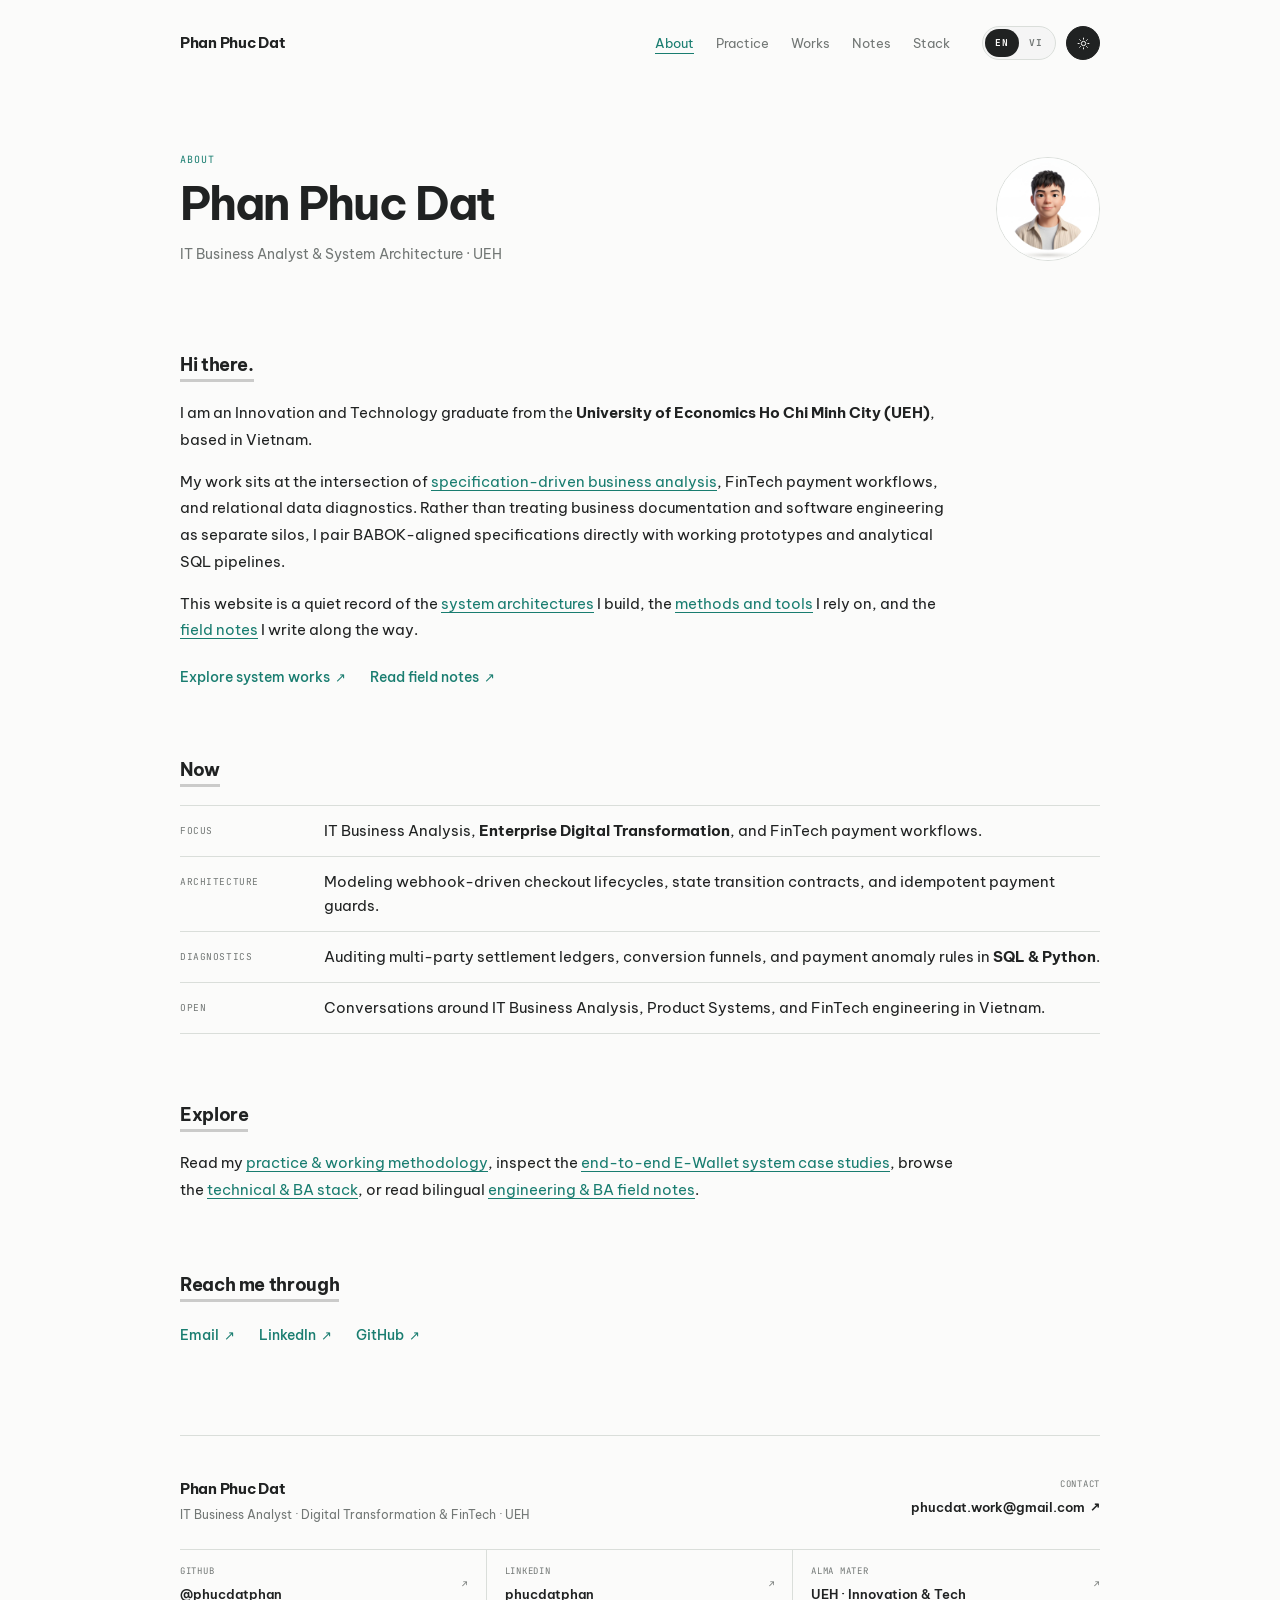
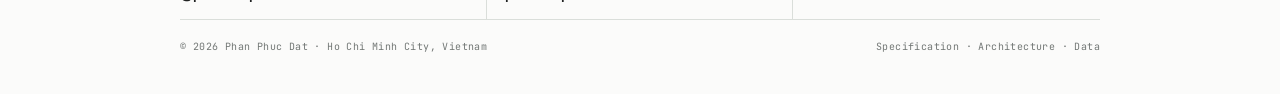
==== commit f6717b8c: "feat(i18n): add site-wide EN/VI bilingual switch, avatar portrait, and uii.ueh.edu.vn link" ====
--- a/index.html
+++ b/index.html
@@ -32,7 +32,7 @@
             <h1>Phan Phuc Dat</h1>
             <p class="role">IT Business Analyst &amp; System Architecture · UEH</p>
           </div>
-          <img class="avatar" src="assets/avatar.svg" width="98" height="98" alt="Phan Phuc Dat">
+          <img class="avatar" src="assets/profile.jpg" width="98" height="98" alt="Phan Phuc Dat">
         </section>
       </div>
     </main>
--- a/css/styles.css
+++ b/css/styles.css
@@ -195,7 +195,33 @@
   text-decoration-thickness: 1px;
   text-underline-offset: 5px;
 }
-.header-tools { display: flex; align-items: center; gap: 8px; }
+.header-tools { display: flex; align-items: center; gap: 10px; }
+.lang-toggle {
+  display: inline-grid;
+  grid-template-columns: repeat(2, 1fr);
+  padding: 2px;
+  border: 1px solid var(--line);
+  border-radius: 999px;
+  background: color-mix(in srgb, var(--line) 18%, transparent);
+}
+.lang-toggle button {
+  min-width: 34px;
+  height: 28px;
+  padding: 0 9px;
+  border: 0;
+  border-radius: 999px;
+  color: var(--muted);
+  background: transparent;
+  font: 700 9.5px/1 var(--mono);
+  letter-spacing: 0.06em;
+  cursor: pointer;
+  transition: color 150ms ease, background 150ms ease;
+}
+.lang-toggle button:hover { color: var(--text); }
+.lang-toggle button[aria-pressed="true"] {
+  color: var(--page);
+  background: var(--text);
+}
 .theme-toggle,
 .menu-toggle {
   display: grid;
@@ -272,14 +298,17 @@
 .intro h1 { font-size: clamp(34px, 5.4vw, 46px); }
 .role { margin: 12px 0 0; color: var(--muted); font-size: 14px; }
 .avatar {
-  width: 98px;
-  height: 98px;
+  width: 104px;
+  height: 104px;
   flex: 0 0 auto;
   border-radius: 50%;
   object-fit: cover;
-  transition: transform 280ms var(--ease-out);
-}
-.avatar:hover { transform: scale(1.03); }
+  object-position: center 15%;
+  border: 1px solid var(--line);
+  background: #ffffff;
+  transition: transform 280ms var(--ease-out), box-shadow 280ms var(--ease-out);
+}
+.avatar:hover { transform: scale(1.035); }
 
 .page-intro { padding: 74px 0 50px; }
 .page-intro h1 { max-width: 800px; font-size: clamp(34px, 5.2vw, 46px); }
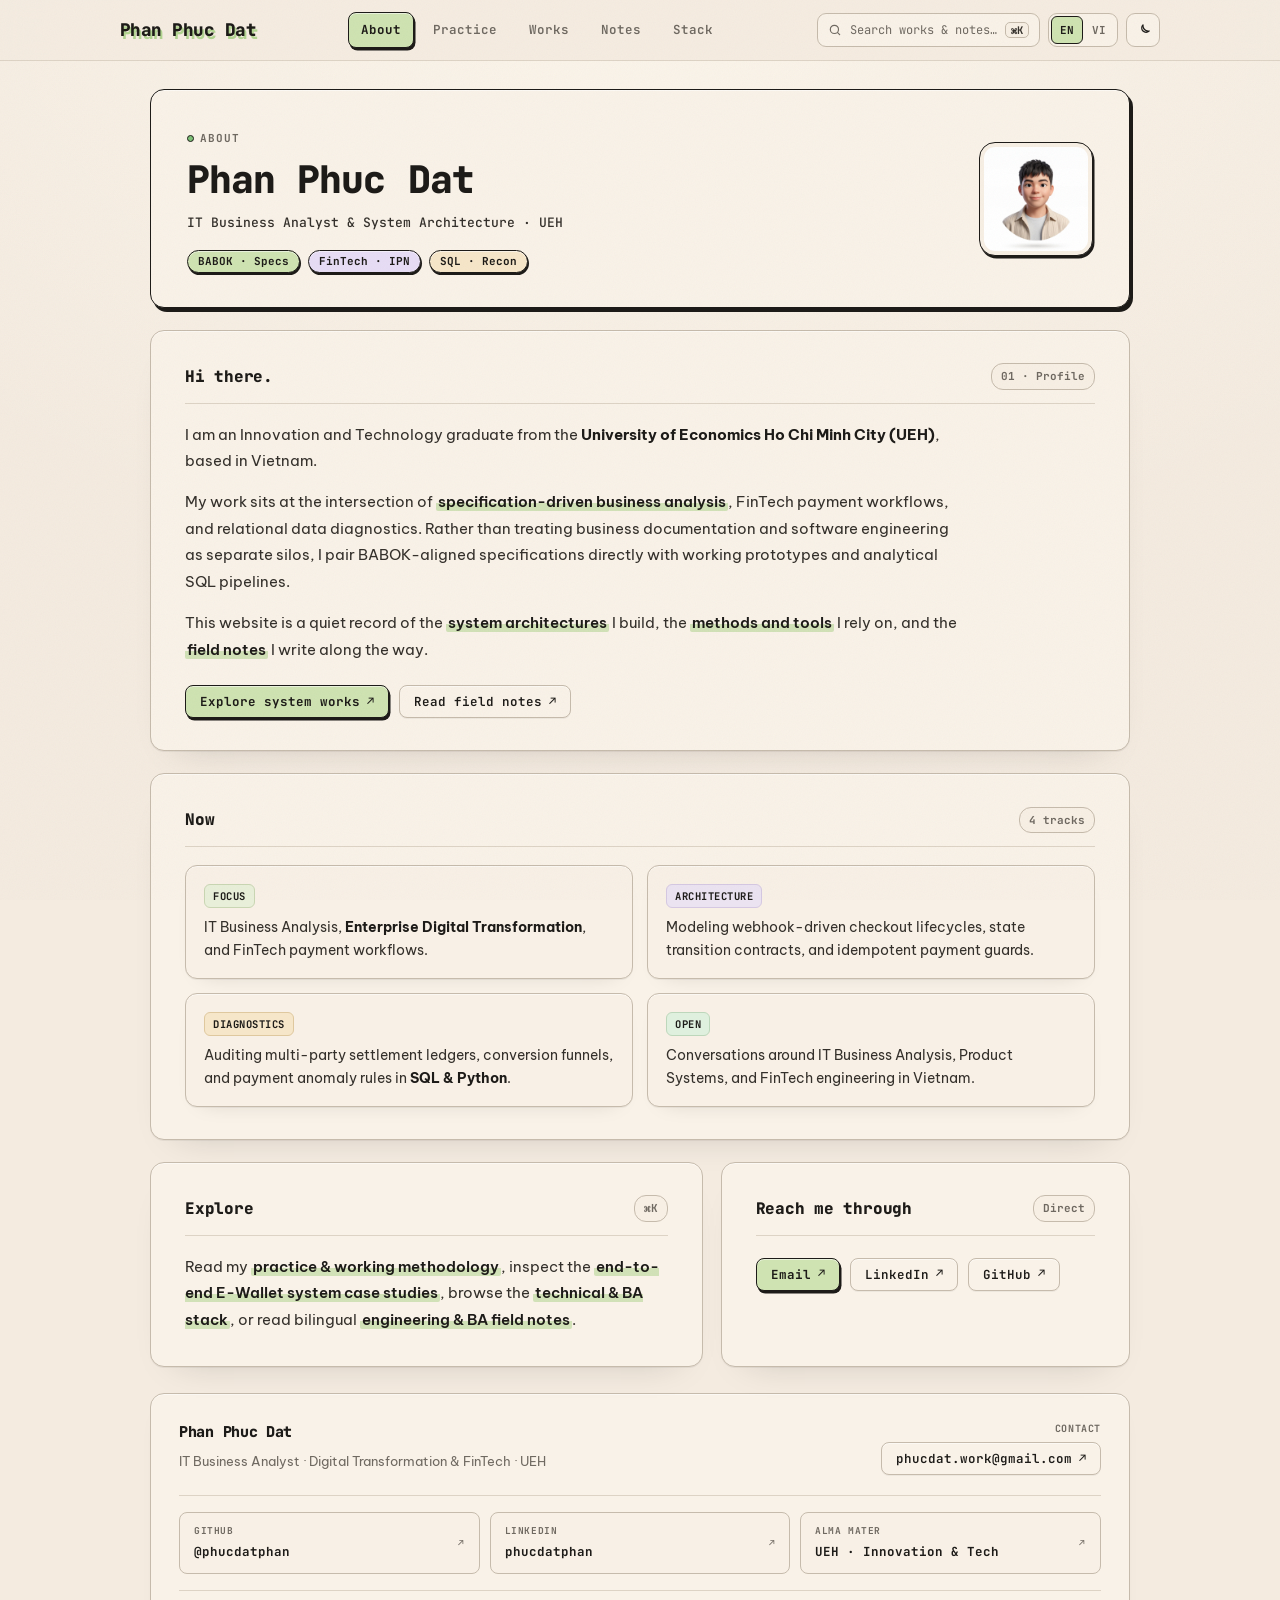
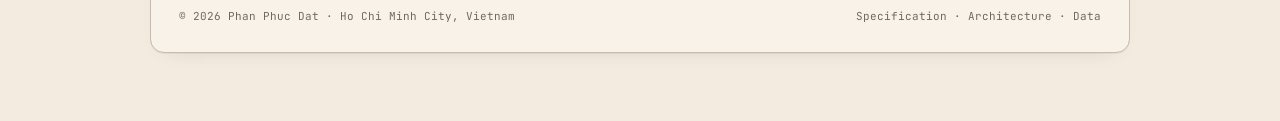
==== commit 48e851ed: "Redesign portfolio with warm paper neo-brutalist theme, Cmd+K search, and interactive SVG diagrams" ====
--- a/index.html
+++ b/index.html
@@ -3,6 +3,7 @@
 <head>
   <meta charset="utf-8">
   <meta name="viewport" content="width=device-width, initial-scale=1">
+  <meta name="theme-color" content="#f4ebe0">
   <meta name="description" content="Portfolio of Phan Phuc Dat — IT Business Analyst, Digital Transformation, and FinTech System Architecture.">
   <meta property="og:title" content="Phan Phuc Dat — IT Business Analyst & System Architecture">
   <meta property="og:description" content="IT Business Analysis · FinTech Payment Architecture · SQL Diagnostics">
@@ -10,29 +11,25 @@
   <link rel="icon" href="assets/favicon.svg" type="image/svg+xml">
   <link rel="preconnect" href="https://fonts.googleapis.com">
   <link rel="preconnect" href="https://fonts.gstatic.com" crossorigin>
-  <script>document.documentElement.classList.add('js');try{document.documentElement.dataset.theme=localStorage.getItem('portfolio-theme')||(matchMedia('(prefers-color-scheme: dark)').matches?'dark':'light')}catch(e){document.documentElement.dataset.theme='light'}</script>
+  <script>document.documentElement.classList.add('js');try{document.documentElement.dataset.theme=localStorage.getItem('portfolio-theme')||'light'}catch(e){document.documentElement.dataset.theme='light'}</script>
   <link rel="stylesheet" href="css/styles.css">
   <script defer src="config/portfolio.config.js"></script>
+  <script defer src="js/diagrams.js"></script>
   <script defer src="js/site.js"></script>
 </head>
 <body data-page="about">
-  <div class="site-loader" id="siteLoader" aria-hidden="true">
-    <div class="loader-monogram">Phan Phuc Dat</div>
-    <div class="loader-track"><div class="loader-fill"></div></div>
-    <div class="loader-label">Portfolio · Loading</div>
-  </div>
   <a class="skip-link" href="#main-content">Skip to content</a>
   <div class="site-shell">
     <div data-site-header></div>
     <main class="page-content" id="main-content">
       <div class="container" data-page-content>
-        <section class="intro">
+        <section class="intro-sheet">
           <div>
             <p class="overline">About</p>
             <h1>Phan Phuc Dat</h1>
             <p class="role">IT Business Analyst &amp; System Architecture · UEH</p>
           </div>
-          <img class="avatar" src="assets/profile.jpg" width="98" height="98" alt="Phan Phuc Dat">
+          <img class="avatar" src="assets/profile.jpg" width="104" height="104" alt="Phan Phuc Dat">
         </section>
       </div>
     </main>
--- a/css/styles.css
+++ b/css/styles.css
@@ -1,118 +1,220 @@
-@import url("https://fonts.googleapis.com/css2?family=Be+Vietnam+Pro:ital,wght@0,300;0,400;0,500;0,600;0,700;1,400;1,600&family=JetBrains+Mono:ital,wght@0,400;0,500;0,600;1,400&family=Lora:ital,wght@0,400;0,500;0,600;1,400;1,500&display=swap");
+@import url("https://fonts.googleapis.com/css2?family=Be+Vietnam+Pro:ital,wght@0,400;0,500;0,600;0,700;1,400&family=JetBrains+Mono:ital,wght@0,400;0,500;0,600;0,700;0,800;1,400&display=swap");
 
 :root {
   color-scheme: light;
-  --page: #fbfbfa;
-  --text: #202222;
-  --muted: #727775;
-  --line: #dadeda;
-  --accent: #197d70;
-  --spotlight: rgba(25, 125, 112, 0.055);
+  /* Core Paper & Ink (designed-to-scale palette) */
+  --paper: #f4ebe0;
+  --paper-2: #f7efe4;
+  --sheet: #f9f2e8;
+  --card: #f8f0e6;
+  --card-2: #f6eee3;
+  --stage-bg: #faf3e9;
+
+  --ink: #1d1b18;
+  --ink-2: #34302b;
+  --muted: #6f6961;
+  --muted-2: #8b847a;
+  --edge: #46413b;
+  --line: #ddd3c5;
+  --line-soft: #e6ddd0;
+  --line-strong: #c6bbac;
+  --drop: #1d1b18;
+
+  /* Semantic Pastel Accents */
+  --green: #cfe3b2;
+  --green-2: #b2d491;
+  --green-3: #7fc278;
+  --green-tile: #e8efd9;
+  --green-tile-line: #c9d6b3;
+
+  --violet: #e7ddf5;
+  --violet-tile: #ebe3f1;
+  --violet-tile-line: #d5c8e2;
+
+  --sand: #f6e6c9;
+  --sand-line: #dfc89e;
+  --mint: #dff0de;
+  --mint-line: #bdd7bb;
+  --orange: #fcdcbd;
+
+  --warn-bg: #fbebe7;
+  --warn-line: #ebbcb3;
+  --warn-ink: #8f2a22;
+
+  --good: #4caf50;
+  --warn: #e09626;
+  --bad: #e5534b;
+
+  /* Highlighter & Glow */
+  --hl-green: rgba(178, 212, 145, 0.56);
+  --hl-green-strong: rgba(178, 212, 145, 0.78);
+  --top-glow: rgba(255, 250, 240, 0.65);
+  --specular: rgba(255, 255, 255, 0.55);
+
+  /* Isometric SVG Palette (Light) */
+  --svg-cream: #f8f1e6;
+  --svg-cream-side: #ece2d3;
+  --svg-cream-dark: #dfd3c1;
+  --svg-blue-top: #cfe1f7;
+  --svg-blue-left: #b7d0ee;
+  --svg-blue-right: #9ebce2;
+  --svg-blue-soft: #e3edf9;
+  --svg-blue-stroke: #3b6ea5;
+  --svg-violet-top: #e8dff7;
+  --svg-violet-left: #d6c7ee;
+  --svg-violet-right: #c2b0e2;
+  --svg-violet-stroke: #7558a8;
+  --svg-green-top: #d7e9be;
+  --svg-green-side: #bdd89e;
+  --svg-green-dark: #a6c785;
+  --svg-sand-top: #f8e8ca;
+  --svg-sand-left: #ebd4ad;
+  --svg-sand-right: #dec092;
+  --svg-pill-bg: #fffcf7;
+  --svg-shadow: #1d1b18;
+  --grid-stroke: rgba(111, 105, 97, 0.14);
+
+  /* Radii & Shadows */
+  --radius-btn: 8px;
+  --radius-chip: 9px;
+  --radius-callout: 10px;
+  --radius-card: 12px;
+  --radius-sheet: 14px;
+  --pop-shadow: 1.5px 2.5px 0 var(--drop);
+  --pop-shadow-lg: 3px 4px 0 var(--drop);
+  --brand-shadow: 2px 2.5px 0 var(--green-2);
+  --brand-shadow-hover: 3px 3.5px 0 var(--green-2);
+  --sheet-shadow: inset 0 1px 0 var(--specular), 0 1px 0 rgba(29, 27, 24, 0.06), 0 18px 36px -28px rgba(29, 27, 24, 0.25);
+  --card-shadow: inset 0 1px 0 var(--specular), 0 1px 0 rgba(29, 27, 24, 0.05), 0 10px 22px -18px rgba(29, 27, 24, 0.22);
+
+  /* Hybrid Typography (User choice: JetBrains Mono headings/UI + Be Vietnam Pro prose) */
+  --mono: "JetBrains Mono", ui-monospace, SFMono-Regular, Menlo, Consolas, monospace;
   --sans: "Be Vietnam Pro", -apple-system, BlinkMacSystemFont, "Segoe UI", Roboto, sans-serif;
-  --serif: "Lora", Georgia, "Times New Roman", serif;
-  --mono: "JetBrains Mono", "SFMono-Regular", Consolas, "Liberation Mono", monospace;
   --ease-out: cubic-bezier(0.16, 1, 0.3, 1);
 }
 
 :root[data-theme="dark"] {
   color-scheme: dark;
-  --page: #171918;
-  --text: #eeefec;
-  --muted: #9b9f9c;
-  --line: #343735;
-  --accent: #71cabe;
-  --spotlight: rgba(113, 202, 190, 0.065);
+  --paper: #211e1a;
+  --paper-2: #25211c;
+  --sheet: #28241f;
+  --card: #26231e;
+  --card-2: #24201c;
+  --stage-bg: #292520;
+
+  --ink: #efe6d6;
+  --ink-2: #ddd3c2;
+  --muted: #a3998b;
+  --muted-2: #8d7f6c;
+  --edge: #c6bfb7;
+  --line: #36312a;
+  --line-soft: #2e2923;
+  --line-strong: #51493f;
+  --drop: #050403;
+
+  --green: #3f4c2b;
+  --green-2: #2e3b22;
+  --green-3: #689e62;
+  --green-tile: #333d25;
+  --green-tile-line: #495736;
+
+  --violet: #493563;
+  --violet-tile: #362947;
+  --violet-tile-line: #523f6a;
+
+  --sand: #4f402a;
+  --sand-line: #6d583a;
+  --mint: #2f4a2e;
+  --mint-line: #456b43;
+  --orange: #5a4531;
+
+  --warn-bg: #523029;
+  --warn-line: #73453b;
+  --warn-ink: #f5b3aa;
+
+  --good: #6bc46d;
+  --warn: #ebb04b;
+  --bad: #ef746d;
+
+  --hl-green: rgba(127, 194, 120, 0.24);
+  --hl-green-strong: rgba(127, 194, 120, 0.38);
+  --top-glow: rgba(239, 230, 214, 0.045);
+  --specular: rgba(255, 250, 240, 0.06);
+
+  /* Isometric SVG Palette (Dark Espresso) */
+  --svg-cream: #342f28;
+  --svg-cream-side: #2b2721;
+  --svg-cream-dark: #23201b;
+  --svg-blue-top: #374b63;
+  --svg-blue-left: #2d3e52;
+  --svg-blue-right: #243344;
+  --svg-blue-soft: #2a3747;
+  --svg-blue-stroke: #7cb2ec;
+  --svg-violet-top: #4b3963;
+  --svg-violet-left: #3d2e52;
+  --svg-violet-right: #312542;
+  --svg-violet-stroke: #b59be3;
+  --svg-green-top: #42522d;
+  --svg-green-side: #344224;
+  --svg-green-dark: #29351c;
+  --svg-sand-top: #5c492e;
+  --svg-sand-left: #4b3b25;
+  --svg-sand-right: #3d301d;
+  --svg-pill-bg: #221f1b;
+  --svg-shadow: #050403;
+  --grid-stroke: rgba(239, 230, 214, 0.08);
+  --brand-shadow: 2px 2.5px 0 #050403, 3.5px 4px 0 var(--green);
+  --brand-shadow-hover: 3px 3.5px 0 #050403, 4.5px 5px 0 var(--green);
 }
 
 *, *::before, *::after { box-sizing: border-box; }
 html { scroll-behavior: smooth; }
+
 body {
+  position: relative;
   min-width: 0;
   min-height: 100vh;
   margin: 0;
   overflow-x: clip;
-  color: var(--text);
-  background: var(--page);
+  color: var(--ink);
+  background: radial-gradient(120% 55% at 50% 0%, var(--top-glow), transparent 62%), var(--paper);
   font-family: var(--sans);
   font-size: 15px;
   line-height: 1.72;
   -webkit-font-smoothing: antialiased;
   transition: color 200ms ease, background-color 200ms ease;
 }
-a { color: inherit; text-decoration: none; }
-button { font: inherit; }
-img, svg { display: block; max-width: 100%; }
-::selection { color: var(--page); background: var(--text); }
-
-/* Subtle Cursor Aura */
-.cursor-aura {
-  position: fixed;
-  top: 0;
-  left: 0;
-  z-index: -1;
-  width: 480px;
-  height: 480px;
-  border-radius: 50%;
-  pointer-events: none;
-  background: radial-gradient(circle, var(--spotlight) 0%, transparent 68%);
-  transform: translate3d(-999px, -999px, 0);
-  will-change: transform;
-}
-
-/* Editorial First-Visit Preloader */
-.site-loader {
+
+/* Tactile Paper Noise Overlay */
+body::before {
+  content: "";
   position: fixed;
   inset: 0;
-  z-index: 120;
-  background: var(--page);
-  display: flex;
-  flex-direction: column;
-  align-items: center;
-  justify-content: center;
-  gap: 16px;
-  transition: opacity 420ms var(--ease-out), visibility 420ms;
-}
-.site-loader.is-hidden {
-  opacity: 0;
-  visibility: hidden;
+  z-index: 999;
   pointer-events: none;
-}
-.loader-monogram {
-  font-family: var(--serif);
-  font-size: 24px;
-  font-weight: 500;
-  letter-spacing: -0.04em;
-  color: var(--text);
-}
-.loader-track {
-  width: 140px;
-  height: 1.5px;
-  background: var(--line);
-  overflow: hidden;
-}
-.loader-fill {
-  height: 100%;
-  width: 0%;
-  background: var(--accent);
-  transition: width 460ms var(--ease-out);
-}
-.loader-label {
-  font-family: var(--mono);
-  font-size: 9px;
-  letter-spacing: 0.14em;
-  text-transform: uppercase;
-  color: var(--muted);
-}
-
-/* Top Reading / Scroll Progress Hairline */
+  opacity: 0.045;
+  mix-blend-mode: multiply;
+  background-image: url("data:image/svg+xml,%3Csvg xmlns='http://www.w3.org/2000/svg' width='220' height='220'%3E%3Cfilter id='n'%3E%3CfeTurbulence type='fractalNoise' baseFrequency='0.85' numOctaves='3' stitchTiles='stitch'/%3E%3C/filter%3E%3Crect width='220' height='220' filter='url(%23n)'/%3E%3C/svg%3E");
+}
+:root[data-theme="dark"] body::before {
+  opacity: 0.06;
+  mix-blend-mode: soft-light;
+}
+
+a { color: inherit; text-decoration: none; }
+button { font: inherit; color: inherit; }
+img, svg { display: block; max-width: 100%; }
+::selection { color: var(--ink); background: var(--green); }
+
+/* Reading Progress Hairline */
 .scroll-progress {
   position: fixed;
   top: 0;
   left: 0;
-  z-index: 90;
+  z-index: 95;
   width: 100%;
-  height: 2px;
-  background: var(--accent);
+  height: 3px;
+  background: var(--green-3);
   transform-origin: 0 50%;
   transform: scaleX(0);
   will-change: transform;
@@ -120,335 +222,687 @@
 
 .skip-link {
   position: fixed;
-  z-index: 100;
+  z-index: 120;
   top: 10px;
   left: 10px;
   padding: 8px 12px;
-  color: var(--page);
-  background: var(--text);
-  transform: translateY(-160%);
+  border: 1.5px solid var(--ink);
+  border-radius: var(--radius-btn);
+  color: var(--ink);
+  background: var(--green);
+  box-shadow: var(--pop-shadow);
+  transform: translateY(-180%);
+  font-family: var(--mono);
   font-size: 12px;
+  font-weight: 700;
 }
 .skip-link:focus { transform: translateY(0); }
 
-.site-shell { min-height: 100vh; display: flex; flex-direction: column; }
-.page-content { flex: 1; opacity: 1; transform: none; }
-.js .page-content { opacity: 0; transform: translateY(8px); }
-.js .is-ready .page-content {
-  opacity: 1;
-  transform: none;
-  transition: opacity 380ms var(--ease-out), transform 380ms var(--ease-out);
-}
-.js .is-leaving .page-content {
-  opacity: 0;
-  transform: translateY(-4px);
-  transition: opacity 140ms ease, transform 140ms ease;
-}
-
-/* Header & Navigation */
+.site-shell {
+  min-height: 100vh;
+  display: flex;
+  flex-direction: column;
+}
+.page-content {
+  flex: 1;
+  transition: opacity 160ms ease;
+}
+.js .is-leaving .page-content { opacity: 0.35; }
+
+/* ============================
+   Shared Tactile Primitives
+   ============================ */
+.btn-pop {
+  display: inline-flex;
+  align-items: center;
+  justify-content: center;
+  gap: 7px;
+  padding: 8px 14px;
+  border: 1.4px solid var(--ink);
+  border-radius: var(--radius-btn);
+  background: var(--green);
+  color: var(--ink);
+  font-family: var(--mono);
+  font-size: 12.5px;
+  font-weight: 700;
+  font-feature-settings: "calt" 0, "liga" 0;
+  line-height: 1.2;
+  box-shadow: inset 0 1px 0 var(--specular), var(--pop-shadow);
+  cursor: pointer;
+  transition: transform 110ms ease, box-shadow 110ms ease, background-color 150ms ease;
+}
+.btn-pop:hover { background: var(--green-2); }
+.btn-pop:active {
+  transform: translate(1px, 1.5px);
+  box-shadow: none;
+}
+
+.btn-ghost {
+  display: inline-flex;
+  align-items: center;
+  justify-content: center;
+  gap: 7px;
+  padding: 8px 14px;
+  border: 1.3px solid var(--line-strong);
+  border-radius: var(--radius-btn);
+  background: var(--sheet);
+  color: var(--ink);
+  font-family: var(--mono);
+  font-size: 12.5px;
+  font-weight: 600;
+  font-feature-settings: "calt" 0, "liga" 0;
+  line-height: 1.2;
+  box-shadow: inset 0 1px 0 var(--specular), 0 1px 0 rgba(29, 27, 24, 0.05);
+  cursor: pointer;
+  transition: border-color 150ms ease, background-color 150ms ease, transform 110ms ease, box-shadow 110ms ease;
+}
+.btn-ghost:hover {
+  border-color: var(--ink);
+  background: var(--paper-2);
+  box-shadow: var(--pop-shadow);
+}
+.btn-ghost:active {
+  transform: translate(1px, 1.5px);
+  box-shadow: none;
+}
+
+.meta-pill {
+  display: inline-flex;
+  align-items: center;
+  gap: 5px;
+  padding: 4px 10px;
+  border: 1.3px solid var(--ink);
+  border-radius: 13px;
+  font-family: var(--mono);
+  font-size: 11px;
+  font-weight: 700;
+  font-feature-settings: "calt" 0, "liga" 0;
+  line-height: 1.2;
+  color: var(--ink);
+  box-shadow: inset 0 1px 0 var(--specular), 1px 2px 0 var(--drop);
+  white-space: nowrap;
+}
+.meta-pill--sand { background: var(--sand); }
+.meta-pill--mint { background: var(--mint); }
+.meta-pill--violet { background: var(--violet); }
+.meta-pill--green { background: var(--green); }
+
+/* ============================
+   Header & Navigation (Topbar)
+   ============================ */
 .site-header {
   position: sticky;
   top: 0;
-  z-index: 50;
-  padding: 26px 0 16px;
-  background: color-mix(in srgb, var(--page) 88%, transparent);
+  z-index: 60;
+  background: color-mix(in srgb, var(--paper) 90%, transparent);
   backdrop-filter: blur(10px);
   -webkit-backdrop-filter: blur(10px);
-  border-bottom: 1px solid transparent;
-  transition: border-color 180ms ease, padding 180ms ease;
+  border-bottom: 1px solid var(--line);
+  transition: box-shadow 180ms ease, border-color 180ms ease;
 }
 .site-header.is-scrolled {
-  padding: 16px 0 14px;
-  border-bottom-color: var(--line);
-}
+  border-bottom-color: var(--line-strong);
+  box-shadow: 0 8px 24px -20px rgba(29, 27, 24, 0.25);
+}
+
 .header-inner {
-  width: min(920px, calc(100% - 48px));
-  display: grid;
-  grid-template-columns: auto 1fr auto;
-  align-items: center;
-  gap: 32px;
+  width: min(1040px, calc(100% - 40px));
+  min-height: 60px;
   margin: 0 auto;
-}
+  display: flex;
+  align-items: center;
+  justify-content: space-between;
+  gap: 16px;
+  padding: 10px 0;
+}
+
 .brand {
-  font-size: 14.5px;
-  font-weight: 670;
-  letter-spacing: -0.02em;
+  display: inline-flex;
+  align-items: center;
+  padding: 2px 0;
+  color: var(--ink);
+  font-family: var(--mono);
+  font-size: 17.5px;
+  font-weight: 800;
+  letter-spacing: -0.03em;
+  font-feature-settings: "calt" 0, "liga" 0;
   white-space: nowrap;
-  transition: opacity 150ms ease;
-}
-.brand:hover { opacity: 0.72; }
+  text-shadow: var(--brand-shadow);
+  transition: transform 140ms var(--ease-out), text-shadow 140ms var(--ease-out);
+}
+.brand:hover {
+  transform: translate(-0.5px, -0.5px);
+  text-shadow: var(--brand-shadow-hover);
+}
+.brand:active {
+  transform: translate(1px, 1.5px);
+  text-shadow: none;
+}
+
 .main-nav {
   display: flex;
   align-items: center;
-  justify-content: flex-end;
-  gap: 22px;
+  gap: 6px;
 }
 .main-nav a {
-  color: var(--muted);
-  font-size: 13px;
-  transition: color 150ms ease;
-}
-.main-nav a:hover,
-.main-nav a[aria-current="page"] { color: var(--accent); }
+  padding: 6px 12px;
+  border: 1.3px solid transparent;
+  border-radius: var(--radius-btn);
+  color: var(--muted);
+  font-family: var(--mono);
+  font-size: 12.5px;
+  font-weight: 600;
+  font-feature-settings: "calt" 0, "liga" 0;
+  transition: color 140ms ease, background-color 140ms ease, border-color 140ms ease;
+}
+.main-nav a:hover {
+  color: var(--ink);
+  background: var(--paper-2);
+  border-color: var(--line-strong);
+}
 .main-nav a[aria-current="page"] {
-  text-decoration: underline;
-  text-decoration-thickness: 1px;
-  text-underline-offset: 5px;
-}
-.header-tools { display: flex; align-items: center; gap: 10px; }
+  color: var(--ink);
+  background: var(--green);
+  border-color: var(--ink);
+  font-weight: 700;
+  box-shadow: inset 0 1px 0 var(--specular), var(--pop-shadow);
+}
+
+.header-tools {
+  display: flex;
+  align-items: center;
+  gap: 8px;
+}
+
+/* Search Trigger Button (⌘K) */
+.search-trigger {
+  display: inline-flex;
+  align-items: center;
+  gap: 8px;
+  height: 34px;
+  padding: 0 10px;
+  border: 1.3px solid var(--line-strong);
+  border-radius: var(--radius-chip);
+  background: var(--sheet);
+  color: var(--muted);
+  font-family: var(--mono);
+  font-size: 12px;
+  cursor: pointer;
+  transition: border-color 150ms ease, color 150ms ease, box-shadow 150ms ease;
+}
+.search-trigger:hover {
+  color: var(--ink);
+  border-color: var(--ink);
+  box-shadow: var(--pop-shadow);
+}
+.search-trigger svg { width: 14px; height: 14px; flex: 0 0 auto; }
+.search-trigger kbd {
+  padding: 2px 5px;
+  border: 1px solid var(--line-strong);
+  border-radius: 5px;
+  background: var(--paper-2);
+  color: var(--ink-2);
+  font-family: var(--mono);
+  font-size: 10.5px;
+  font-weight: 700;
+  line-height: 1;
+}
+
 .lang-toggle {
   display: inline-grid;
   grid-template-columns: repeat(2, 1fr);
   padding: 2px;
-  border: 1px solid var(--line);
-  border-radius: 999px;
-  background: color-mix(in srgb, var(--line) 18%, transparent);
+  border: 1.3px solid var(--line-strong);
+  border-radius: var(--radius-chip);
+  background: var(--sheet);
 }
 .lang-toggle button {
-  min-width: 34px;
+  min-width: 32px;
   height: 28px;
-  padding: 0 9px;
-  border: 0;
-  border-radius: 999px;
+  padding: 0 8px;
+  border: 1px solid transparent;
+  border-radius: 6px;
   color: var(--muted);
   background: transparent;
-  font: 700 9.5px/1 var(--mono);
-  letter-spacing: 0.06em;
+  font-family: var(--mono);
+  font-size: 11px;
+  font-weight: 700;
   cursor: pointer;
-  transition: color 150ms ease, background 150ms ease;
-}
-.lang-toggle button:hover { color: var(--text); }
+  transition: all 140ms ease;
+}
+.lang-toggle button:hover { color: var(--ink); }
 .lang-toggle button[aria-pressed="true"] {
-  color: var(--page);
-  background: var(--text);
-}
-.theme-toggle,
-.menu-toggle {
+  color: var(--ink);
+  background: var(--green);
+  border-color: var(--ink);
+}
+
+.icon-btn {
   display: grid;
   place-items: center;
-  padding: 0;
-  border-radius: 50%;
-  cursor: pointer;
-}
-.theme-toggle {
   width: 34px;
   height: 34px;
-  flex: 0 0 34px;
-  border: 1px solid var(--text);
-  color: var(--page);
-  background: var(--text);
-  transition: opacity 150ms ease, transform 200ms var(--ease-out), color 180ms ease, background-color 180ms ease;
-}
-.theme-toggle:hover { opacity: 0.76; transform: scale(1.04); }
-.theme-toggle svg { width: 13px; height: 13px; }
-
-.menu-toggle {
-  width: 34px;
-  height: 34px;
-  display: none;
-  border: 1px solid var(--line);
-  color: var(--text);
-  background: transparent;
-}
-.menu-icon { position: relative; width: 14px; height: 10px; }
+  padding: 0;
+  border: 1.3px solid var(--line-strong);
+  border-radius: var(--radius-chip);
+  background: var(--sheet);
+  color: var(--ink);
+  cursor: pointer;
+  transition: border-color 140ms ease, box-shadow 140ms ease, transform 110ms ease;
+}
+.icon-btn:hover {
+  border-color: var(--ink);
+  box-shadow: var(--pop-shadow);
+}
+.icon-btn:active {
+  transform: translate(1px, 1.5px);
+  box-shadow: none;
+}
+.icon-btn svg { width: 15px; height: 15px; }
+
+.menu-toggle { display: none; }
+.menu-icon { position: relative; width: 15px; height: 11px; }
 .menu-icon::before,
 .menu-icon::after,
 .menu-icon span {
   content: "";
   position: absolute;
   left: 0;
-  width: 14px;
-  height: 1px;
+  width: 15px;
+  height: 1.6px;
+  border-radius: 1px;
   background: currentColor;
   transition: transform 180ms ease, top 180ms ease, opacity 180ms ease;
 }
 .menu-icon::before { top: 0; }
-.menu-icon span { top: 4.5px; }
-.menu-icon::after { top: 9px; }
-.menu-toggle[aria-expanded="true"] .menu-icon::before { top: 4.5px; transform: rotate(45deg); }
+.menu-icon span { top: 4.7px; }
+.menu-icon::after { top: 9.4px; }
+.menu-toggle[aria-expanded="true"] .menu-icon::before { top: 4.7px; transform: rotate(45deg); }
 .menu-toggle[aria-expanded="true"] .menu-icon span { opacity: 0; }
-.menu-toggle[aria-expanded="true"] .menu-icon::after { top: 4.5px; transform: rotate(-45deg); }
-
-/* Layout Containers & Intro */
-.container { width: min(920px, calc(100% - 48px)); margin: 0 auto; }
-.article-container { width: min(800px, calc(100% - 48px)); margin: 0 auto; }
-
-.intro {
+.menu-toggle[aria-expanded="true"] .menu-icon::after { top: 4.7px; transform: rotate(-45deg); }
+
+/* ============================
+   Layout Containers & Sheets
+   ============================ */
+.container {
+  width: min(980px, calc(100% - 40px));
+  margin: 0 auto;
+  padding-top: 28px;
+}
+.article-container {
+  width: min(880px, calc(100% - 40px));
+  margin: 0 auto;
+  padding-top: 26px;
+}
+
+/* Main Elevated Paper Sheet */
+.paper-sheet {
+  background: var(--sheet);
+  border: 1.3px solid var(--line-strong);
+  border-radius: var(--radius-sheet);
+  box-shadow: var(--sheet-shadow);
+  padding: 32px 34px;
+  margin-bottom: 22px;
+}
+
+.intro-sheet {
   display: flex;
   align-items: center;
   justify-content: space-between;
-  gap: 40px;
-  padding: 74px 0 52px;
-}
+  gap: 28px;
+  background: var(--sheet);
+  border: 1.4px solid var(--ink);
+  border-radius: var(--radius-sheet);
+  box-shadow: inset 0 1px 0 var(--specular), var(--pop-shadow-lg);
+  padding: 34px 36px;
+  margin-bottom: 22px;
+}
+
 .overline {
+  display: inline-flex;
+  align-items: center;
+  gap: 6px;
   margin: 0 0 10px;
-  color: var(--accent);
-  font-family: var(--mono);
-  font-size: 10px;
-  letter-spacing: 0.1em;
+  color: var(--muted);
+  font-family: var(--mono);
+  font-size: 11px;
+  font-weight: 700;
+  letter-spacing: 0.08em;
   text-transform: uppercase;
-}
-.intro h1,
+  font-feature-settings: "calt" 0, "liga" 0;
+}
+.overline::before {
+  content: "";
+  width: 7px;
+  height: 7px;
+  border-radius: 50%;
+  background: var(--green-3);
+  border: 1.2px solid var(--ink);
+}
+
+.intro-sheet h1,
 .page-intro h1 {
   margin: 0;
-  font-weight: 680;
-  line-height: 1.13;
-  letter-spacing: -0.042em;
-}
-.intro h1 { font-size: clamp(34px, 5.4vw, 46px); }
-.role { margin: 12px 0 0; color: var(--muted); font-size: 14px; }
+  font-family: var(--mono);
+  font-weight: 800;
+  line-height: 1.15;
+  letter-spacing: -0.025em;
+  font-feature-settings: "calt" 0, "liga" 0;
+  color: var(--ink);
+}
+.intro-sheet h1 { font-size: clamp(28px, 4.4vw, 38px); }
+.page-intro h1 { font-size: clamp(24px, 3.6vw, 32px); max-width: 780px; }
+
+.role {
+  margin: 10px 0 0;
+  color: var(--ink-2);
+  font-family: var(--mono);
+  font-size: 13px;
+  font-weight: 500;
+}
+.intro-pills {
+  display: flex;
+  flex-wrap: wrap;
+  gap: 8px;
+  margin-top: 16px;
+}
+
+.avatar-frame {
+  position: relative;
+  flex: 0 0 auto;
+  padding: 4px;
+  border-radius: 16px;
+  border: 1.5px solid var(--ink);
+  background: var(--paper-2);
+  box-shadow: var(--pop-shadow);
+}
 .avatar {
   width: 104px;
   height: 104px;
-  flex: 0 0 auto;
-  border-radius: 50%;
+  border-radius: 11px;
   object-fit: cover;
   object-position: center 15%;
-  border: 1px solid var(--line);
-  background: #ffffff;
-  transition: transform 280ms var(--ease-out), box-shadow 280ms var(--ease-out);
-}
-.avatar:hover { transform: scale(1.035); }
-
-.page-intro { padding: 74px 0 50px; }
-.page-intro h1 { max-width: 800px; font-size: clamp(34px, 5.2vw, 46px); }
-.page-intro > p:last-child {
+  background: var(--paper);
+}
+
+.page-intro {
+  background: var(--sheet);
+  border: 1.4px solid var(--ink);
+  border-radius: var(--radius-sheet);
+  box-shadow: inset 0 1px 0 var(--specular), var(--pop-shadow-lg);
+  padding: 30px 34px;
+  margin-bottom: 22px;
+}
+.page-intro-desc {
   max-width: 740px;
-  margin: 18px 0 0;
-  color: var(--muted);
-  font-size: 15.5px;
+  margin: 14px 0 0;
+  color: var(--muted);
+  font-size: 15px;
   line-height: 1.72;
 }
 
-/* Sections & Prose */
-.section { padding: 34px 0; }
-.section h2 {
-  width: max-content;
-  max-width: 100%;
-  margin: 0 0 18px;
-  padding-bottom: 2px;
-  border-bottom: 3px solid color-mix(in srgb, var(--text) 22%, transparent);
-  font-size: 18px;
-  font-weight: 670;
+/* Section Headers & Prose */
+.section-head {
+  display: flex;
+  align-items: center;
+  justify-content: space-between;
+  gap: 12px;
+  margin-bottom: 18px;
+  padding-bottom: 12px;
+  border-bottom: 1px solid var(--line);
+}
+.section-head h2 {
+  margin: 0;
+  font-family: var(--mono);
+  font-size: 16px;
+  font-weight: 800;
+  letter-spacing: -0.015em;
+  font-feature-settings: "calt" 0, "liga" 0;
+  color: var(--ink);
+}
+.section-count {
+  font-family: var(--mono);
+  font-size: 11px;
+  font-weight: 700;
+  color: var(--muted);
+  padding: 3px 9px;
+  border-radius: 12px;
+  border: 1px solid var(--line-strong);
+  background: var(--paper-2);
+}
+
+.prose {
+  max-width: 780px;
+  margin: 0;
+  font-family: var(--sans);
+  font-size: 15px;
+  line-height: 1.78;
+  color: var(--ink-2);
+}
+.prose p { margin: 0 0 14px; }
+.prose p:last-child { margin-bottom: 0; }
+.prose strong {
+  color: var(--ink);
+  font-weight: 700;
+}
+.prose a {
+  color: var(--ink);
+  font-weight: 600;
+  background: linear-gradient(transparent 60%, var(--hl-green) 60%);
+  padding: 0 2px;
+  border-radius: 2px;
+  transition: background 140ms ease;
+}
+.prose a:hover {
+  background: linear-gradient(transparent 20%, var(--hl-green-strong) 20%);
+}
+
+.inline-links {
+  display: flex;
+  flex-wrap: wrap;
+  gap: 10px;
+  margin-top: 22px;
+}
+.arrow {
+  display: inline-block;
+  font-size: 0.95em;
+  line-height: 1;
+  transition: transform 160ms var(--ease-out);
+}
+a:hover .arrow { transform: translate(2px, -2px); }
+
+/* Key-Value "Now" Grid (About Page) */
+.now-grid {
+  display: grid;
+  grid-template-columns: repeat(2, minmax(0, 1fr));
+  gap: 14px;
+}
+.now-tile {
+  padding: 16px 18px;
+  border: 1.2px solid var(--line-strong);
+  border-radius: var(--radius-card);
+  background: var(--card);
+  box-shadow: var(--card-shadow);
+  transition: border-color 150ms ease, transform 150ms var(--ease-out);
+}
+.now-tile:hover {
+  border-color: var(--ink);
+  transform: translateY(-1px);
+}
+.now-tile time {
+  display: inline-block;
+  margin-bottom: 8px;
+  padding: 2px 8px;
+  border: 1px solid var(--line-strong);
+  border-radius: 6px;
+  background: var(--paper-2);
+  color: var(--ink);
+  font-family: var(--mono);
+  font-size: 10.5px;
+  font-weight: 700;
+  letter-spacing: 0.05em;
+  text-transform: uppercase;
+}
+.now-tile:nth-child(1) time { background: var(--green-tile); border-color: var(--green-tile-line); }
+.now-tile:nth-child(2) time { background: var(--violet-tile); border-color: var(--violet-tile-line); }
+.now-tile:nth-child(3) time { background: var(--sand); border-color: var(--sand-line); }
+.now-tile:nth-child(4) time { background: var(--mint); border-color: var(--mint-line); }
+.now-tile p {
+  margin: 0;
+  font-size: 14px;
+  line-height: 1.65;
+  color: var(--ink-2);
+}
+.now-tile strong { color: var(--ink); font-weight: 700; }
+
+/* About Bento Bottom Row */
+.about-split {
+  display: grid;
+  grid-template-columns: 1.35fr 1fr;
+  gap: 18px;
+  margin-bottom: 22px;
+}
+.about-split .paper-sheet { margin-bottom: 0; }
+
+/* ============================
+   Practice Directions & Notes
+   ============================ */
+.directions-grid {
+  display: grid;
+  grid-template-columns: repeat(3, minmax(0, 1fr));
+  gap: 16px;
+}
+.direction-card {
+  display: flex;
+  flex-direction: column;
+  padding: 20px;
+  border: 1.3px solid var(--line-strong);
+  border-radius: var(--radius-card);
+  background: var(--card);
+  box-shadow: var(--card-shadow);
+  transition: border-color 160ms ease, box-shadow 160ms ease, transform 160ms var(--ease-out);
+}
+.direction-card:hover {
+  border-color: var(--ink);
+  box-shadow: var(--pop-shadow);
+  transform: translateY(-2px);
+}
+.direction-badge {
+  display: inline-flex;
+  align-items: center;
+  gap: 8px;
+  margin-bottom: 12px;
+}
+.direction-num {
+  width: 28px;
+  height: 28px;
+  border-radius: 8px;
+  border: 1.3px solid var(--ink);
+  background: var(--green);
+  display: grid;
+  place-items: center;
+  font-family: var(--mono);
+  font-size: 12px;
+  font-weight: 800;
+  box-shadow: 1px 2px 0 var(--drop);
+}
+.direction-card:nth-child(2) .direction-num { background: var(--violet); }
+.direction-card:nth-child(3) .direction-num { background: var(--sand); }
+.direction-card small {
+  font-family: var(--mono);
+  font-size: 10.5px;
+  font-weight: 700;
+  text-transform: uppercase;
+  letter-spacing: 0.04em;
+  color: var(--muted);
+}
+.direction-card h3 {
+  margin: 0 0 10px;
+  font-family: var(--mono);
+  font-size: 14.5px;
+  font-weight: 700;
   line-height: 1.4;
-  letter-spacing: -0.02em;
-}
-.prose { max-width: 780px; margin: 0; font-size: 15px; line-height: 1.78; }
-.prose p { margin: 0 0 15px; }
-.prose p:last-child { margin-bottom: 0; }
-.prose a {
-  color: var(--accent);
+  color: var(--ink);
+}
+.direction-card p {
+  margin: 0;
+  font-size: 13.8px;
+  line-height: 1.66;
+  color: var(--ink-2);
+}
+
+/* Field Notes List */
+.notes-grid {
+  display: grid;
+  grid-template-columns: minmax(0, 1fr);
+  gap: 16px;
+}
+.note-card {
+  display: grid;
+  grid-template-columns: 54px 1fr;
+  gap: 18px;
+  padding: 22px 24px;
+  border: 1.3px solid var(--line-strong);
+  border-radius: var(--radius-card);
+  background: var(--card);
+  box-shadow: var(--card-shadow);
+  transition: border-color 160ms ease, box-shadow 160ms ease, transform 160ms var(--ease-out);
+}
+.note-card:hover {
+  border-color: var(--ink);
+  box-shadow: var(--pop-shadow);
+  transform: translateY(-1px);
+}
+.note-num {
+  width: 44px;
+  height: 44px;
+  border-radius: 10px;
+  border: 1.4px solid var(--ink);
+  background: var(--paper-2);
+  display: grid;
+  place-items: center;
+  font-family: var(--mono);
+  font-size: 14px;
+  font-weight: 800;
+  box-shadow: 1.5px 2px 0 var(--drop);
+}
+.note-card:nth-child(1) .note-num { background: var(--green); }
+.note-card:nth-child(2) .note-num { background: var(--violet); }
+.note-card:nth-child(3) .note-num { background: var(--sand); }
+.note-card small {
+  display: inline-block;
+  font-family: var(--mono);
+  font-size: 10.5px;
+  font-weight: 700;
+  text-transform: uppercase;
+  letter-spacing: 0.06em;
+  color: var(--muted);
+}
+.note-card h3 {
+  margin: 6px 0 8px;
+  font-family: var(--mono);
+  font-size: 17px;
+  font-weight: 800;
+  line-height: 1.35;
+  letter-spacing: -0.015em;
+  color: var(--ink);
+}
+.note-card a:hover h3 {
   text-decoration: underline;
-  text-decoration-thickness: 1px;
-  text-underline-offset: 3px;
-  transition: color 150ms ease;
-}
-.prose a:hover { color: var(--text); }
-
-.inline-links { display: flex; flex-wrap: wrap; gap: 12px 24px; margin-top: 22px; }
-.inline-links a {
-  display: inline-flex;
-  align-items: center;
-  gap: 5px;
-  color: var(--accent);
-  font-size: 13.5px;
-  font-weight: 500;
-  transition: transform 180ms var(--ease-out), color 150ms ease;
-}
-.inline-links a:hover {
-  text-decoration: underline;
+  text-decoration-color: var(--green-3);
+  text-decoration-thickness: 2.5px;
   text-underline-offset: 4px;
-  transform: translateX(2px);
-}
-.arrow { font-size: 0.95em; line-height: 1; transition: transform 180ms var(--ease-out); }
-a:hover .arrow { transform: translate(2px, -2px); }
-.reach { padding-bottom: 52px; }
-
-/* Scroll-Reveal Utility */
-.reveal {
-  opacity: 0;
-  transform: translateY(16px);
-  transition: opacity 560ms var(--ease-out), transform 560ms var(--ease-out);
-  transition-delay: var(--d, 0ms);
-}
-.reveal.is-visible { opacity: 1; transform: translateY(0); }
-
-/* Year / Now List */
-.year-list { margin-top: 4px; border-top: 1px solid var(--line); }
-.year-list > div {
-  display: grid;
-  grid-template-columns: 120px 1fr;
-  gap: 24px;
-  padding: 13px 0;
-  border-bottom: 1px solid var(--line);
-  transition: padding-left 200ms var(--ease-out);
-}
-.year-list > div:hover { padding-left: 6px; }
-.year-list time,
-.work-list time,
-.research-list article > span,
-.writing-list article > span,
-.library-list > div > span {
-  color: var(--muted);
-  font-family: var(--mono);
-  font-size: 9.5px;
-  letter-spacing: 0.06em;
-  text-transform: uppercase;
-  padding-top: 4px;
-}
-.year-list p { margin: 0; font-size: 14.5px; line-height: 1.65; }
-.year-list strong { font-weight: 640; }
-
-/* Practice Directions & Field Notes Lists */
-.research-list,
-.work-list,
-.library-list,
-.writing-list { border-top: 1px solid var(--line); }
-
-.research-list article,
-.writing-list article {
-  display: grid;
-  grid-template-columns: 48px 1fr;
-  gap: 24px;
-  padding: 26px 0;
-  border-bottom: 1px solid var(--line);
-  transition: padding-left 220ms var(--ease-out), background-color 220ms ease;
-}
-.research-list article:hover,
-.writing-list article:hover {
-  padding-left: 8px;
-}
-.research-list small,
-.writing-list small {
-  color: var(--accent);
-  font-family: var(--mono);
-  font-size: 9px;
-  letter-spacing: 0.08em;
-  text-transform: uppercase;
-}
-.research-list h3,
-.writing-list h3 {
-  margin: 6px 0 8px;
-  font-size: 18px;
-  font-weight: 650;
-  line-height: 1.42;
-  letter-spacing: -0.02em;
-  transition: color 160ms ease;
-}
-.writing-list a:hover h3 { color: var(--accent); }
-.research-list p,
-.writing-list p { margin: 0; color: var(--muted); font-size: 14px; line-height: 1.65; }
-.writing-read-link {
-  display: inline-flex;
-  align-items: center;
-  gap: 5px;
-  margin-top: 12px;
-  color: var(--accent);
-  font-size: 12.5px;
-  font-weight: 600;
-}
-
-/* Architectural Works Cards (Practice & Works Page) */
+}
+.note-card p {
+  margin: 0 0 14px;
+  color: var(--ink-2);
+  font-size: 14.2px;
+  line-height: 1.66;
+}
+
+/* ============================
+   Works Filter & Work Cards
+   ============================ */
 .filter-bar {
   display: flex;
   flex-wrap: wrap;
@@ -456,500 +910,995 @@
   margin-bottom: 20px;
 }
 .filter-pill {
-  padding: 5px 12px;
-  border: 1px solid var(--line);
-  border-radius: 999px;
-  background: transparent;
-  color: var(--muted);
-  font-family: var(--mono);
-  font-size: 10px;
+  padding: 7px 13px;
+  border: 1.3px solid var(--line-strong);
+  border-radius: var(--radius-btn);
+  background: var(--card);
+  color: var(--muted);
+  font-family: var(--mono);
+  font-size: 11.5px;
+  font-weight: 700;
+  cursor: pointer;
+  transition: all 140ms ease;
+}
+.filter-pill:hover {
+  color: var(--ink);
+  border-color: var(--ink);
+}
+.filter-pill.is-active {
+  color: var(--ink);
+  background: var(--green);
+  border-color: var(--ink);
+  box-shadow: inset 0 1px 0 var(--specular), var(--pop-shadow);
+}
+
+.works-stack {
+  display: grid;
+  grid-template-columns: minmax(0, 1fr);
+  gap: 22px;
+}
+
+.work-card {
+  min-width: 0;
+  max-width: 100%;
+  padding: 26px 28px;
+  border: 1.4px solid var(--line-strong);
+  border-radius: var(--radius-sheet);
+  background: var(--sheet);
+  box-shadow: var(--sheet-shadow);
+  transition: border-color 160ms ease, box-shadow 160ms ease;
+}
+.work-card:hover {
+  border-color: var(--ink);
+}
+
+.work-meta {
+  display: flex;
+  flex-wrap: wrap;
+  align-items: center;
+  justify-content: space-between;
+  gap: 10px;
+  margin-bottom: 12px;
+}
+.work-domain {
+  font-family: var(--mono);
+  font-size: 11px;
+  font-weight: 600;
+  color: var(--muted);
+  text-transform: uppercase;
+  letter-spacing: 0.04em;
+}
+.work-title {
+  margin: 0 0 10px;
+  font-family: var(--mono);
+  font-size: clamp(18px, 2.3vw, 22px);
+  font-weight: 800;
+  line-height: 1.3;
+  letter-spacing: -0.02em;
+  color: var(--ink);
+}
+.work-title a:hover {
+  background: linear-gradient(transparent 62%, var(--hl-green) 62%);
+}
+.work-abstract {
+  margin: 0 0 16px;
+  color: var(--ink-2);
+  font-size: 14.8px;
+  line-height: 1.72;
+}
+
+.mechanism-box {
+  margin: 16px 0;
+  padding: 14px 16px;
+  border: 1.2px solid var(--violet-tile-line);
+  border-radius: var(--radius-callout);
+  background: var(--violet-tile);
+}
+.mechanism-box__head {
+  display: inline-flex;
+  align-items: center;
+  gap: 7px;
+  margin-bottom: 6px;
+  font-family: var(--mono);
+  font-size: 10.5px;
+  font-weight: 800;
   letter-spacing: 0.06em;
   text-transform: uppercase;
+  color: var(--ink);
+}
+.mechanism-box__icon {
+  width: 20px;
+  height: 20px;
+  border-radius: 6px;
+  background: var(--violet);
+  border: 1.2px solid var(--ink);
+  display: grid;
+  place-items: center;
+  font-size: 11px;
+}
+.mechanism-box p {
+  margin: 0;
+  font-size: 13.8px;
+  line-height: 1.66;
+  color: var(--ink-2);
+}
+
+.work-footer {
+  display: flex;
+  align-items: center;
+  justify-content: space-between;
+  flex-wrap: wrap;
+  gap: 14px;
+  margin-top: 18px;
+  padding-top: 16px;
+  border-top: 1px solid var(--line);
+}
+.tag-list {
+  display: flex;
+  flex-wrap: wrap;
+  gap: 6px;
+}
+.tag-badge {
+  font-family: var(--mono);
+  font-size: 10.5px;
+  font-weight: 600;
+  padding: 3px 8px;
+  border-radius: 6px;
+  border: 1px solid var(--line-strong);
+  background: var(--paper-2);
+  color: var(--ink-2);
+}
+.work-actions {
+  display: flex;
+  flex-wrap: wrap;
+  align-items: center;
+  gap: 10px;
+}
+
+/* ============================
+   Interactive Diagram Stage
+   ============================ */
+.diagram-stage {
+  min-width: 0;
+  max-width: 100%;
+  margin: 18px 0 4px;
+  border: 1.4px solid var(--ink);
+  border-radius: var(--radius-card);
+  background: var(--stage-bg);
+  box-shadow: inset 0 1px 0 var(--specular), var(--pop-shadow);
+  overflow: hidden;
+}
+.stage-head {
+  min-width: 0;
+  display: flex;
+  flex-wrap: wrap;
+  align-items: center;
+  justify-content: space-between;
+  gap: 10px;
+  padding: 12px 14px;
+  border-bottom: 1px solid var(--line);
+  background: color-mix(in srgb, var(--paper-2) 70%, var(--stage-bg));
+}
+.stage-hud {
+  min-width: 0;
+  display: flex;
+  flex-wrap: wrap;
+  align-items: stretch;
+  gap: 8px;
+  max-width: 100%;
+}
+
+.hud-chip {
+  position: relative;
+  flex: 0 0 auto;
+  min-width: 96px;
+  padding: 5px 10px 5px 12px;
+  border: 1.1px solid var(--line-strong);
+  border-radius: var(--radius-chip);
+  background: var(--sheet);
+  overflow: hidden;
+}
+.hud-chip::before {
+  content: "";
+  position: absolute;
+  left: 0;
+  top: 0;
+  bottom: 0;
+  width: 3.5px;
+  background: var(--line-strong);
+}
+.hud-chip.is-good::before { background: var(--good); }
+.hud-chip.is-warn::before { background: var(--warn); }
+.hud-chip.is-bad::before { background: var(--bad); }
+
+.hud-chip__label {
+  display: block;
+  font-family: var(--mono);
+  font-size: 9px;
+  font-weight: 700;
+  letter-spacing: 0.05em;
+  text-transform: uppercase;
+  color: var(--muted);
+  line-height: 1.2;
+}
+.hud-chip__value {
+  display: block;
+  margin-top: 2px;
+  font-family: var(--mono);
+  font-size: 12.5px;
+  font-weight: 800;
+  font-variant-numeric: tabular-nums;
+  color: var(--ink);
+  line-height: 1.25;
+}
+.hud-chip.is-warn .hud-chip__value { color: var(--warn); }
+.hud-chip.is-bad .hud-chip__value { color: var(--bad); }
+
+.stage-controls {
+  display: inline-flex;
+  align-items: center;
+  gap: 6px;
+  flex-wrap: wrap;
+}
+.stage-step-btn {
+  padding: 5px 10px;
+  border: 1.2px solid var(--line-strong);
+  border-radius: 7px;
+  background: var(--sheet);
+  color: var(--muted);
+  font-family: var(--mono);
+  font-size: 11px;
+  font-weight: 700;
   cursor: pointer;
-  transition: all 160ms ease;
-}
-.filter-pill:hover { color: var(--text); border-color: var(--text); }
-.filter-pill.is-active {
-  color: var(--page);
-  background: var(--text);
-  border-color: var(--text);
-}
-
-.research-works-list {
+  transition: all 130ms ease;
+}
+.stage-step-btn:hover {
+  color: var(--ink);
+  border-color: var(--ink);
+}
+.stage-step-btn.is-active {
+  color: var(--ink);
+  background: var(--green);
+  border-color: var(--ink);
+  box-shadow: 1px 2px 0 var(--drop);
+}
+
+.stage-canvas {
+  position: relative;
+  padding: 10px 12px;
+  background-color: var(--stage-bg);
+  background-image:
+    radial-gradient(ellipse at center, transparent 58%, color-mix(in srgb, var(--paper) 65%, transparent) 100%),
+    url("data:image/svg+xml,%3Csvg xmlns='http://www.w3.org/2000/svg' width='56' height='32' viewBox='0 0 56 32'%3E%3Cpath d='M28 0 L56 16 L28 32 L0 16 Z' fill='none' stroke='%238b847a' stroke-opacity='0.14' stroke-width='0.9'/%3E%3C/svg%3E");
+  background-size: 100% 100%, 56px 32px;
+}
+.diagram-stage.is-compact .stage-canvas { padding: 6px 10px; }
+
+.stage-svg {
+  width: 100%;
+  height: auto;
+  display: block;
+}
+.svg-node-title {
+  font-family: var(--mono);
+  font-size: 13px;
+  font-weight: 800;
+  fill: var(--ink);
+}
+.svg-node-sm {
+  font-family: var(--mono);
+  font-size: 11.5px;
+  font-weight: 800;
+  fill: var(--ink);
+}
+.svg-node-sub {
+  font-family: var(--mono);
+  font-size: 10px;
+  font-weight: 600;
+  fill: var(--ink-2);
+}
+.svg-pill-txt {
+  font-family: var(--mono);
+  font-size: 10.5px;
+  font-weight: 700;
+  fill: var(--ink);
+}
+.svg-card-kicker {
+  font-family: var(--mono);
+  font-size: 11px;
+  font-weight: 800;
+  letter-spacing: 0.03em;
+}
+.svg-card-sub {
+  font-family: var(--mono);
+  font-size: 10px;
+  font-weight: 500;
+  fill: var(--ink-2);
+}
+.svg-flow { transition: opacity 220ms ease; }
+.svg-flow.is-dim { opacity: 0.34; }
+.svg-flow.is-active { opacity: 1; }
+
+.stage-foot {
+  display: flex;
+  flex-direction: column;
+  gap: 8px;
+  padding: 10px 14px 12px;
   border-top: 1px solid var(--line);
-  margin-top: 8px;
-}
-.research-work-card {
-  position: relative;
-  padding: 28px 0;
+  background: color-mix(in srgb, var(--paper-2) 65%, var(--stage-bg));
+}
+.stage-legend {
+  display: flex;
+  flex-wrap: wrap;
+  align-items: center;
+  gap: 8px 16px;
+  font-family: var(--mono);
+  font-size: 11px;
+  color: var(--muted);
+}
+.stage-legend__item {
+  display: inline-flex;
+  align-items: center;
+  gap: 6px;
+}
+.stage-legend__dot {
+  width: 8px;
+  height: 8px;
+  border-radius: 50%;
+  border: 1.1px solid var(--ink);
+}
+.stage-note {
+  margin: 0;
+  font-family: var(--sans);
+  font-size: 13.5px;
+  line-height: 1.6;
+  color: var(--ink-2);
+}
+
+/* ============================
+   Stack & Tooling Grid
+   ============================ */
+.stack-grid {
+  display: grid;
+  grid-template-columns: repeat(2, minmax(0, 1fr));
+  gap: 16px;
+}
+.stack-card {
+  padding: 22px;
+  border: 1.3px solid var(--line-strong);
+  border-radius: var(--radius-card);
+  background: var(--card);
+  box-shadow: var(--card-shadow);
+  transition: border-color 150ms ease, box-shadow 150ms ease;
+}
+.stack-card:hover {
+  border-color: var(--ink);
+  box-shadow: var(--pop-shadow);
+}
+.stack-code {
+  display: inline-flex;
+  align-items: center;
+  padding: 3px 10px;
+  margin-bottom: 12px;
+  border: 1.2px solid var(--ink);
+  border-radius: 12px;
+  font-family: var(--mono);
+  font-size: 10.5px;
+  font-weight: 800;
+  text-transform: uppercase;
+  letter-spacing: 0.04em;
+  box-shadow: 1px 2px 0 var(--drop);
+}
+.stack-card:nth-child(1) .stack-code { background: var(--green); }
+.stack-card:nth-child(2) .stack-code { background: var(--violet); }
+.stack-card:nth-child(3) .stack-code { background: var(--sand); }
+.stack-card:nth-child(4) .stack-code { background: var(--mint); }
+.stack-card h3 {
+  margin: 0 0 8px;
+  font-family: var(--mono);
+  font-size: 15.5px;
+  font-weight: 800;
+  line-height: 1.35;
+}
+.stack-card p {
+  margin: 0 0 14px;
+  font-size: 13.8px;
+  line-height: 1.65;
+  color: var(--ink-2);
+}
+
+/* ============================
+   Dossier & Field Note Reader
+   ============================ */
+.article-toolbar {
+  display: flex;
+  align-items: center;
+  justify-content: space-between;
+  gap: 12px;
+  margin-bottom: 16px;
+}
+
+.article-sheet {
+  background: var(--sheet);
+  border: 1.4px solid var(--ink);
+  border-radius: var(--radius-sheet);
+  box-shadow: inset 0 1px 0 var(--specular), var(--pop-shadow-lg);
+  padding: 34px 38px;
+  margin-bottom: 22px;
+}
+
+.article-header {
+  padding-bottom: 24px;
   border-bottom: 1px solid var(--line);
-  transition: padding-left 220ms var(--ease-out);
-}
-.research-work-card:hover { padding-left: 8px; }
-.research-work-meta {
-  display: flex;
-  align-items: center;
-  gap: 10px;
+}
+.article-header h1 {
+  margin: 0;
+  font-family: var(--mono);
+  font-size: clamp(24px, 3.8vw, 33px);
+  font-weight: 800;
+  line-height: 1.2;
+  letter-spacing: -0.022em;
+  color: var(--ink);
+}
+.article-lead {
+  margin: 14px 0 0;
+  color: var(--ink-2);
+  font-size: 16px;
+  line-height: 1.72;
+}
+.article-meta {
+  display: flex;
+  flex-wrap: wrap;
+  align-items: center;
+  justify-content: space-between;
+  gap: 12px;
+  margin-top: 20px;
+}
+.article-meta-label {
+  font-family: var(--mono);
+  font-size: 11px;
+  font-weight: 700;
+  color: var(--muted);
+  text-transform: uppercase;
+  letter-spacing: 0.05em;
+}
+
+.article-body {
+  padding-top: 26px;
+  font-family: var(--sans);
+  font-size: 15.5px;
+  line-height: 1.82;
+  color: var(--ink-2);
+}
+.article-body h2 {
+  margin: 34px 0 12px;
+  font-family: var(--mono);
+  font-size: 18.5px;
+  font-weight: 800;
+  letter-spacing: -0.015em;
+  color: var(--ink);
+}
+.article-body h2:first-child { margin-top: 0; }
+.article-body p { margin: 0 0 1.25em; }
+.article-body ul {
+  margin: 0 0 1.4em;
+  padding: 16px 20px 16px 36px;
+  border: 1.2px solid var(--green-tile-line);
+  border-radius: var(--radius-callout);
+  background: var(--green-tile);
+}
+.article-body li {
   margin-bottom: 8px;
-}
-.research-status {
-  display: inline-block;
-  font-family: var(--mono);
-  font-size: 9px;
-  font-weight: 600;
-  text-transform: uppercase;
-  letter-spacing: 0.06em;
-  padding: 3px 9px;
-  border-radius: 999px;
-  background: color-mix(in srgb, var(--accent) 14%, transparent);
-  color: var(--accent);
-  border: 1px solid color-mix(in srgb, var(--accent) 30%, transparent);
-}
-.research-period {
-  font-family: var(--mono);
-  font-size: 9.5px;
-  color: var(--muted);
-  text-transform: uppercase;
-}
-.research-work-title {
-  margin: 0 0 10px;
-  font-size: 19.5px;
-  font-weight: 670;
-  letter-spacing: -0.02em;
-  line-height: 1.35;
-}
-.research-title-link:hover { color: var(--accent); }
-.research-work-abstract {
-  margin: 0 0 16px;
-  color: var(--muted);
   font-size: 14.5px;
-  line-height: 1.7;
-  max-width: 780px;
-}
-.research-explanation {
-  margin: 16px 0;
-  padding: 14px 18px;
-  border-left: 3px solid var(--accent);
-  background: color-mix(in srgb, var(--accent) 6%, var(--page));
-  border-radius: 0 6px 6px 0;
-  font-size: 13.5px;
   line-height: 1.68;
-  max-width: 780px;
-}
-.research-explanation strong {
-  display: block;
-  margin-bottom: 5px;
-  color: var(--accent);
-  font-size: 10.5px;
-  text-transform: uppercase;
-  letter-spacing: 0.06em;
-  font-family: var(--mono);
-}
-.research-explanation p { margin: 0; color: var(--text); }
-.research-work-footer {
-  display: flex;
-  align-items: center;
-  justify-content: space-between;
-  gap: 16px;
-  margin-top: 18px;
-  flex-wrap: wrap;
-}
-.research-tags { display: flex; flex-wrap: wrap; gap: 6px; }
-.tag-badge {
-  font-family: var(--mono);
-  font-size: 9.5px;
-  padding: 3px 8px;
-  border-radius: 4px;
-  background: color-mix(in srgb, var(--line) 36%, transparent);
-  color: var(--muted);
-}
-.research-links { display: flex; align-items: center; gap: 18px; flex-wrap: wrap; }
-.research-link-btn {
+  color: var(--ink);
+}
+.article-body li:last-child { margin-bottom: 0; }
+
+/* Callout Box (designed-to-scale KEY IDEA style) */
+.callout {
+  margin: 22px 0;
+  padding: 16px 18px;
+  border: 1.3px solid var(--violet-tile-line);
+  border-radius: var(--radius-callout);
+  background: var(--violet-tile);
+}
+.callout-header {
   display: inline-flex;
   align-items: center;
-  gap: 5px;
-  font-size: 13px;
-  font-weight: 600;
-  color: var(--accent);
-}
-.research-link-btn:hover { text-decoration: underline; text-underline-offset: 4px; }
-
-/* Stack / Catalog List */
-.library-list > div {
-  display: grid;
-  grid-template-columns: 160px 1fr;
-  gap: 28px;
-  padding: 22px 0;
-  border-bottom: 1px solid var(--line);
-  transition: padding-left 200ms var(--ease-out);
-}
-.library-list > div:hover { padding-left: 6px; }
-.library-list h3 {
-  margin: 0 0 6px;
-  font-size: 16px;
-  font-weight: 650;
-  letter-spacing: -0.02em;
-}
-.library-list p { margin: 0 0 12px; color: var(--muted); font-size: 13.5px; line-height: 1.65; }
-
-/* Dossier & Field Note Article Reader */
-.writing-article { padding: 54px 0 68px; }
-.writing-article-toolbar {
-  min-height: 34px;
-  display: flex;
-  align-items: center;
-  justify-content: space-between;
-  gap: 20px;
-}
-.writing-back {
-  display: inline-flex;
-  align-items: center;
-  gap: 7px;
-  color: var(--muted);
-  font-size: 12.5px;
-  transition: color 150ms ease, transform 180ms var(--ease-out);
-}
-.writing-back:hover { color: var(--accent); transform: translateX(-2px); }
-.writing-language-toggle {
-  display: inline-grid;
-  grid-template-columns: repeat(2, 1fr);
-  padding: 2px;
-  border: 1px solid var(--line);
-  border-radius: 999px;
-  background: color-mix(in srgb, var(--line) 18%, transparent);
-}
-.writing-language-toggle button {
-  min-width: 38px;
-  height: 27px;
-  padding: 0 10px;
-  border: 0;
-  border-radius: 999px;
-  color: var(--muted);
-  background: transparent;
-  font: 700 9.5px/1 var(--mono);
-  letter-spacing: 0.06em;
-  cursor: pointer;
-  transition: color 150ms ease, background 150ms ease;
-}
-.writing-language-toggle button[aria-pressed="true"] {
-  color: var(--page);
-  background: var(--text);
-}
-
-.writing-article-header {
-  padding: 52px 0 40px;
-  border-bottom: 1px solid var(--line);
-}
-.writing-article-header h1 {
-  max-width: 760px;
-  margin: 0;
-  font-family: var(--serif);
-  font-size: clamp(32px, 5vw, 46px);
-  font-weight: 500;
-  line-height: 1.16;
-  letter-spacing: -0.025em;
-}
-.writing-lead {
-  max-width: 720px;
-  margin: 20px 0 0;
-  color: var(--muted);
-  font-size: 17px;
-  line-height: 1.72;
-}
-.writing-meta {
-  display: flex;
-  flex-wrap: wrap;
-  align-items: center;
-  justify-content: space-between;
-  gap: 16px;
-  margin-top: 26px;
-  color: var(--muted);
-  font-family: var(--mono);
-  font-size: 10px;
+  gap: 8px;
+  margin-bottom: 8px;
+  font-family: var(--mono);
+  font-size: 11px;
+  font-weight: 800;
   letter-spacing: 0.06em;
   text-transform: uppercase;
-}
-.writing-body {
-  max-width: 740px;
-  margin: 0 auto;
-  padding: 44px 0 28px;
-  font-size: 16px;
-  line-height: 1.85;
-}
-.writing-body h2 {
-  margin: 40px 0 14px;
-  font-size: 21px;
-  font-weight: 670;
-  letter-spacing: -0.022em;
-}
-.writing-body h2:first-child { margin-top: 0; }
-.writing-body p { margin: 0 0 1.45em; }
-.writing-body ul { margin: 0 0 1.5em; padding-left: 22px; }
-.writing-body li { margin-bottom: 8px; }
-.writing-body :not(pre) > code {
+  color: var(--ink);
+}
+.callout-badge {
+  width: 22px;
+  height: 22px;
+  border-radius: 6px;
+  border: 1.2px solid var(--ink);
+  background: var(--violet);
+  display: grid;
+  place-items: center;
+  font-size: 12px;
+}
+.callout p {
+  margin: 0;
+  font-size: 14.5px;
+  line-height: 1.68;
+  color: var(--ink);
+}
+
+/* Technical Notebook Code Block (No macOS traffic lights!) */
+.code-window {
+  margin: 22px 0;
+  border: 1.4px solid var(--ink);
+  border-radius: var(--radius-card);
+  overflow: hidden;
+  background: var(--paper-2);
+  box-shadow: var(--pop-shadow);
+}
+.code-window-bar {
+  display: flex;
+  align-items: center;
+  justify-content: space-between;
+  gap: 12px;
+  padding: 9px 14px;
+  border-bottom: 1.2px solid var(--line-strong);
+  background: var(--card-2);
+}
+.code-lang {
+  display: inline-flex;
+  align-items: center;
+  gap: 6px;
+  font-family: var(--mono);
+  font-size: 10.5px;
+  font-weight: 700;
+  text-transform: uppercase;
+  letter-spacing: 0.05em;
+  color: var(--ink-2);
+}
+.code-lang::before {
+  content: "</>";
   padding: 2px 6px;
-  border: 1px solid var(--line);
-  border-radius: 4px;
-  background: color-mix(in srgb, var(--line) 30%, transparent);
-  color: var(--accent);
-  font-family: var(--mono);
-  font-size: 0.86em;
-}
-
-/* Callout & Code Window */
-.callout {
-  margin: 28px 0;
-  padding: 16px 20px;
+  border-radius: 5px;
+  border: 1px solid var(--line-strong);
+  background: var(--sheet);
+  font-size: 9.5px;
+  color: var(--ink);
+}
+.code-copy-btn {
+  padding: 4px 10px;
+  border: 1.2px solid var(--ink);
   border-radius: 6px;
-  border-left: 3.5px solid var(--accent);
-  background: color-mix(in srgb, var(--accent) 6%, transparent);
-}
-.callout-header {
-  margin-bottom: 6px;
-  font-family: var(--mono);
-  font-weight: 600;
-  font-size: 10.5px;
-  text-transform: uppercase;
-  letter-spacing: 0.06em;
-  color: var(--accent);
-}
-.callout p { margin: 0; font-size: 14.5px; line-height: 1.68; }
-
-.code-window {
-  margin: 28px 0;
-  border: 1px solid var(--line);
-  border-radius: 8px;
-  overflow: hidden;
-  background: color-mix(in srgb, var(--line) 16%, var(--page));
-}
-.code-window-bar {
-  display: flex;
-  align-items: center;
-  justify-content: space-between;
-  padding: 9px 14px;
-  border-bottom: 1px solid var(--line);
-  background: color-mix(in srgb, var(--line) 24%, var(--page));
-}
-.code-dots { display: flex; align-items: center; gap: 6px; }
-.code-dot { width: 9px; height: 9px; border-radius: 50%; }
-.code-dot.red { background: #ff5f56; }
-.code-dot.yellow { background: #ffbd2e; }
-.code-dot.green { background: #27c93f; }
-.code-lang {
-  font-family: var(--mono);
-  font-size: 10px;
-  text-transform: uppercase;
-  letter-spacing: 0.08em;
-  color: var(--muted);
-}
-.code-copy-btn {
-  padding: 3px 9px;
-  font-family: var(--mono);
-  font-size: 10px;
-  color: var(--muted);
-  background: transparent;
-  border: 1px solid var(--line);
-  border-radius: 4px;
+  background: var(--sheet);
+  color: var(--ink);
+  font-family: var(--mono);
+  font-size: 11px;
+  font-weight: 700;
+  box-shadow: 1px 1.5px 0 var(--drop);
   cursor: pointer;
-  transition: all 150ms ease;
-}
-.code-copy-btn:hover { color: var(--text); border-color: var(--text); }
-.code-copy-btn.is-copied { color: var(--accent); border-color: var(--accent); }
+  transition: transform 100ms ease, box-shadow 100ms ease, background-color 140ms ease;
+}
+.code-copy-btn:hover { background: var(--green); }
+.code-copy-btn:active { transform: translate(1px, 1px); box-shadow: none; }
+.code-copy-btn.is-copied { background: var(--green); }
+
 .code-window pre {
   margin: 0;
   padding: 16px 18px;
   overflow-x: auto;
   font-family: var(--mono);
-  font-size: 13px;
-  line-height: 1.7;
-}
-
-.writing-neighbors {
+  font-size: 12.8px;
+  line-height: 1.68;
+  color: var(--ink);
+}
+
+/* Prev / Next Neighbors */
+.article-neighbors {
   display: grid;
   grid-template-columns: 1fr 1fr;
-  margin-top: 40px;
+  gap: 14px;
+  margin-top: 28px;
+  padding-top: 22px;
   border-top: 1px solid var(--line);
-  border-bottom: 1px solid var(--line);
-}
-.writing-neighbors > a { min-width: 0; padding: 20px 18px 22px 0; transition: opacity 150ms ease; }
-.writing-neighbors > a + a { padding-right: 0; padding-left: 18px; border-left: 1px solid var(--line); text-align: right; }
-.writing-neighbors small {
+}
+.neighbor-card {
   display: block;
-  margin-bottom: 6px;
-  color: var(--accent);
-  font-family: var(--mono);
-  font-size: 9px;
+  padding: 14px 16px;
+  border: 1.3px solid var(--line-strong);
+  border-radius: var(--radius-card);
+  background: var(--card);
+  transition: border-color 150ms ease, box-shadow 150ms ease, transform 130ms ease;
+}
+.neighbor-card:hover {
+  border-color: var(--ink);
+  box-shadow: var(--pop-shadow);
+  transform: translateY(-1px);
+}
+.neighbor-card--next { text-align: right; }
+.neighbor-card small {
+  display: block;
+  margin-bottom: 5px;
+  font-family: var(--mono);
+  font-size: 10px;
+  font-weight: 700;
   text-transform: uppercase;
-  letter-spacing: 0.08em;
-}
-.writing-neighbors strong {
+  letter-spacing: 0.06em;
+  color: var(--muted);
+}
+.neighbor-card strong {
   display: block;
-  font-family: var(--serif);
+  font-family: var(--mono);
+  font-size: 13.5px;
+  font-weight: 700;
+  line-height: 1.4;
+  color: var(--ink);
+}
+
+/* ============================
+   Footer (Zero Overlap with Back-to-Top)
+   ============================ */
+.site-footer {
+  margin: 26px 0 68px;
+  padding: 26px 28px;
+  border: 1.3px solid var(--line-strong);
+  border-radius: var(--radius-sheet);
+  background: var(--sheet);
+  box-shadow: var(--card-shadow);
+}
+.footer-main {
+  display: flex;
+  flex-wrap: wrap;
+  align-items: flex-start;
+  justify-content: space-between;
+  gap: 20px;
+  padding-bottom: 20px;
+}
+.footer-identity strong {
+  display: block;
+  font-family: var(--mono);
   font-size: 15px;
-  font-weight: 500;
-  line-height: 1.4;
-}
-.writing-neighbors a:hover strong { color: var(--accent); }
-
-/* Shared Full-Bleed Footer */
-.site-footer {
-  position: relative;
-  z-index: 0;
-  margin-top: 36px;
-  padding: 42px 0 38px;
-  color: var(--text);
-}
-.site-footer::before {
-  content: "";
-  position: absolute;
-  z-index: -1;
-  inset: 0;
-  border-top: 1px solid var(--line);
-  background: var(--page);
-  box-shadow: 0 0 0 100vmax var(--page);
-  clip-path: inset(0 -100vmax);
-}
-.footer-main {
-  display: grid;
-  grid-template-columns: 1fr auto;
-  align-items: start;
-  gap: 32px;
-  padding-bottom: 24px;
-}
-.footer-identity strong { display: block; font-size: 14.5px; font-weight: 670; letter-spacing: -0.02em; }
-.footer-identity span { display: block; margin-top: 3px; color: var(--muted); font-size: 12px; }
+  font-weight: 800;
+  letter-spacing: -0.02em;
+}
+.footer-identity span {
+  display: block;
+  margin-top: 4px;
+  color: var(--muted);
+  font-size: 13px;
+}
 .footer-contact { text-align: right; }
-.footer-contact > span,
-.footer-links a > span {
+.footer-contact > span {
   display: block;
-  color: var(--muted);
-  font-family: var(--mono);
-  font-size: 9px;
-  letter-spacing: 0.08em;
+  margin-bottom: 5px;
+  font-family: var(--mono);
+  font-size: 10px;
+  font-weight: 700;
+  letter-spacing: 0.06em;
   text-transform: uppercase;
-}
-.footer-contact a {
-  display: inline-flex;
-  align-items: center;
-  gap: 5px;
-  margin-top: 4px;
-  font-size: 13px;
-  font-weight: 600;
-  transition: opacity 150ms ease;
-}
-.footer-contact a:hover,
-.footer-links a:hover { opacity: 0.62; }
+  color: var(--muted);
+}
 .footer-links {
   display: grid;
   grid-template-columns: repeat(3, 1fr);
+  gap: 10px;
+  padding: 16px 0;
   border-top: 1px solid var(--line);
   border-bottom: 1px solid var(--line);
 }
 .footer-links a {
-  display: grid;
-  grid-template-columns: 1fr 14px;
-  gap: 4px 10px;
-  min-width: 0;
-  padding: 14px 18px;
-  border-right: 1px solid var(--line);
-  transition: opacity 150ms ease;
-}
-.footer-links a:first-child { padding-left: 0; }
-.footer-links a:last-child { padding-right: 0; border-right: 0; }
+  display: flex;
+  align-items: center;
+  justify-content: space-between;
+  gap: 10px;
+  padding: 10px 14px;
+  border: 1.2px solid var(--line-strong);
+  border-radius: var(--radius-btn);
+  background: var(--card);
+  transition: border-color 140ms ease, box-shadow 140ms ease, transform 120ms ease;
+}
+.footer-links a:hover {
+  border-color: var(--ink);
+  box-shadow: var(--pop-shadow);
+  transform: translateY(-1px);
+}
+.footer-links a span {
+  display: block;
+  font-family: var(--mono);
+  font-size: 9.5px;
+  font-weight: 700;
+  text-transform: uppercase;
+  letter-spacing: 0.06em;
+  color: var(--muted);
+}
 .footer-links a strong {
-  grid-column: 1;
+  display: block;
+  margin-top: 2px;
+  font-family: var(--mono);
   font-size: 12.5px;
-  font-weight: 560;
-  overflow: hidden;
-  text-overflow: ellipsis;
-  white-space: nowrap;
-}
-.footer-links a > .arrow { grid-column: 2; grid-row: 1 / span 2; align-self: center; justify-self: end; }
+  font-weight: 700;
+  color: var(--ink);
+}
 .footer-bottom {
   display: flex;
+  flex-wrap: wrap;
   align-items: center;
   justify-content: space-between;
-  gap: 20px;
-  margin-top: 18px;
-  color: var(--muted);
-  font-family: var(--mono);
-  font-size: 10px;
-  letter-spacing: 0.04em;
-}
-
-/* Back-to-top button */
+  gap: 12px;
+  margin-top: 16px;
+  color: var(--muted);
+  font-family: var(--mono);
+  font-size: 11px;
+}
+
+/* Back-to-top tactile button */
 .back-top {
   position: fixed;
-  right: 24px;
-  bottom: 24px;
-  z-index: 60;
-  width: 36px;
-  height: 36px;
-  border-radius: 50%;
-  border: 1px solid var(--line);
-  background: var(--page);
-  color: var(--text);
+  right: 20px;
+  bottom: 20px;
+  z-index: 65;
+  width: 38px;
+  height: 38px;
+  border-radius: 10px;
+  border: 1.4px solid var(--ink);
+  background: var(--green);
+  color: var(--ink);
+  box-shadow: var(--pop-shadow);
   display: grid;
   place-items: center;
   cursor: pointer;
   opacity: 0;
   transform: translateY(10px);
   pointer-events: none;
-  transition: opacity 220ms ease, transform 220ms var(--ease-out), border-color 160ms ease;
+  transition: opacity 200ms ease, transform 200ms var(--ease-out), background-color 140ms ease;
 }
 .back-top.is-shown { opacity: 1; transform: translateY(0); pointer-events: auto; }
-.back-top:hover { border-color: var(--accent); color: var(--accent); transform: translateY(-2px); }
-
+.back-top:hover { background: var(--green-2); }
+.back-top:active { transform: translate(1px, 1.5px); box-shadow: none; }
+
+/* ============================
+   Command Palette Modal (⌘K)
+   ============================ */
+.sx-backdrop {
+  position: fixed;
+  inset: 0;
+  z-index: 200;
+  display: grid;
+  place-items: start center;
+  padding: clamp(44px, 10vh, 110px) 16px 24px;
+  background: rgba(29, 27, 24, 0.36);
+  backdrop-filter: blur(2.5px) saturate(0.9);
+  -webkit-backdrop-filter: blur(2.5px) saturate(0.9);
+  opacity: 0;
+  visibility: hidden;
+  pointer-events: none;
+  transition: opacity 160ms ease, visibility 160ms ease;
+}
+.sx-backdrop.is-open {
+  opacity: 1;
+  visibility: visible;
+  pointer-events: auto;
+}
+.sx-dialog {
+  width: min(660px, 100%);
+  max-height: min(76vh, 560px);
+  display: flex;
+  flex-direction: column;
+  border: 1.6px solid var(--ink);
+  border-radius: var(--radius-sheet);
+  background: var(--sheet);
+  box-shadow: 4px 5px 0 var(--drop);
+  overflow: hidden;
+}
+.sx-head {
+  display: flex;
+  align-items: center;
+  gap: 10px;
+  padding: 12px 16px;
+  border-bottom: 1.2px solid var(--line-strong);
+  background: var(--paper-2);
+}
+.sx-head svg { width: 16px; height: 16px; color: var(--muted); flex: 0 0 auto; }
+.sx-input {
+  flex: 1;
+  min-width: 0;
+  border: 0;
+  background: transparent;
+  color: var(--ink);
+  font-family: var(--mono);
+  font-size: 14px;
+  font-weight: 500;
+  outline: none;
+}
+.sx-input::placeholder { color: var(--muted-2); }
+.sx-esc {
+  padding: 3px 7px;
+  border: 1px solid var(--line-strong);
+  border-radius: 6px;
+  background: var(--sheet);
+  color: var(--muted);
+  font-family: var(--mono);
+  font-size: 10.5px;
+  font-weight: 700;
+  cursor: pointer;
+}
+.sx-list {
+  flex: 1;
+  overflow-y: auto;
+  padding: 10px 10px 12px;
+}
+.sx-group-label {
+  padding: 8px 10px 5px;
+  font-family: var(--mono);
+  font-size: 10px;
+  font-weight: 800;
+  letter-spacing: 0.07em;
+  text-transform: uppercase;
+  color: var(--muted);
+}
+.sx-item {
+  display: flex;
+  align-items: center;
+  justify-content: space-between;
+  gap: 12px;
+  padding: 9px 12px;
+  border: 1.2px solid transparent;
+  border-radius: 9px;
+  color: var(--ink);
+  cursor: pointer;
+  transition: background-color 100ms ease, border-color 100ms ease;
+}
+.sx-item:hover,
+.sx-item.is-selected {
+  background: var(--green-tile);
+  border-color: var(--ink);
+}
+.sx-item-title {
+  display: block;
+  font-family: var(--mono);
+  font-size: 13px;
+  font-weight: 700;
+  line-height: 1.35;
+}
+.sx-item-sub {
+  display: block;
+  margin-top: 2px;
+  font-family: var(--sans);
+  font-size: 12px;
+  color: var(--muted);
+}
+.sx-item-tag {
+  flex: 0 0 auto;
+  padding: 2px 7px;
+  border-radius: 6px;
+  border: 1px solid var(--line-strong);
+  background: var(--sheet);
+  font-family: var(--mono);
+  font-size: 10px;
+  font-weight: 700;
+  color: var(--muted);
+}
+.sx-empty {
+  padding: 28px 16px;
+  text-align: center;
+  font-family: var(--mono);
+  font-size: 12.5px;
+  color: var(--muted);
+}
+.sx-foot {
+  display: flex;
+  flex-wrap: wrap;
+  align-items: center;
+  justify-content: space-between;
+  gap: 10px;
+  padding: 9px 14px;
+  border-top: 1px solid var(--line);
+  background: var(--paper-2);
+  font-family: var(--mono);
+  font-size: 10.5px;
+  color: var(--muted);
+}
+.sx-hints {
+  display: inline-flex;
+  align-items: center;
+  gap: 10px;
+}
+.sx-hints kbd {
+  padding: 1px 5px;
+  border: 1px solid var(--line-strong);
+  border-radius: 4px;
+  background: var(--sheet);
+  color: var(--ink);
+  font-weight: 700;
+}
+
+/* Focus Accessibility */
 a:focus-visible,
-button:focus-visible { outline: 2px solid var(--accent); outline-offset: 3px; }
-
-/* Responsive */
+button:focus-visible,
+input:focus-visible {
+  outline: 2px solid var(--ink);
+  outline-offset: 2px;
+}
+
+/* ============================
+   Responsive (Tablet & Mobile)
+   ============================ */
+@media (max-width: 900px) {
+  .directions-grid { grid-template-columns: 1fr; }
+  .about-split { grid-template-columns: 1fr; }
+  .stack-grid { grid-template-columns: 1fr; }
+  .search-trigger-label { display: none; }
+  .search-trigger kbd { display: none; }
+  .search-trigger { width: 34px; padding: 0; justify-content: center; }
+}
+
 @media (max-width: 760px) {
   .header-inner,
   .container,
-  .article-container { width: min(100% - 32px, 720px); }
+  .article-container { width: min(100% - 28px, 720px); }
+
   .main-nav {
     position: absolute;
-    z-index: 40;
-    top: 62px;
-    left: 16px;
-    right: 16px;
+    top: calc(100% + 6px);
+    left: 14px;
+    right: 14px;
     display: none;
     flex-direction: column;
-    align-items: flex-start;
-    gap: 0;
-    padding: 12px 16px;
-    border: 1px solid var(--line);
-    background: var(--page);
+    align-items: stretch;
+    gap: 6px;
+    padding: 12px;
+    border: 1.5px solid var(--ink);
+    border-radius: var(--radius-card);
+    background: var(--sheet);
+    box-shadow: var(--pop-shadow-lg);
   }
   .main-nav.is-open { display: flex; }
-  .main-nav a { width: 100%; padding: 9px 0; }
+  .main-nav a { padding: 9px 12px; }
   .menu-toggle { display: grid; }
-  .intro, .page-intro { padding-top: 52px; }
-  .library-list > div { grid-template-columns: 1fr; gap: 6px; }
-  .cursor-aura { display: none; }
-}
-
-@media (max-width: 520px) {
-  .intro { align-items: flex-end; gap: 18px; }
-  .avatar { width: 74px; height: 74px; }
-  .year-list > div { grid-template-columns: 84px 1fr; gap: 14px; }
-  .research-list article, .writing-list article { grid-template-columns: 32px 1fr; gap: 12px; }
-  .writing-neighbors { grid-template-columns: 1fr; }
-  .writing-neighbors > a + a { padding-left: 0; border-left: 0; border-top: 1px solid var(--line); text-align: left; }
-  .footer-main, .footer-links { grid-template-columns: 1fr; gap: 16px; }
+
+  .intro-sheet,
+  .page-intro,
+  .paper-sheet,
+  .work-card,
+  .article-sheet { padding: 22px 20px; }
+
+  .intro-sheet { flex-direction: column-reverse; align-items: flex-start; gap: 18px; }
+  .avatar { width: 82px; height: 82px; }
+
+  .now-grid { grid-template-columns: 1fr; }
+  .note-card { grid-template-columns: 1fr; gap: 12px; padding: 18px; }
+  .article-neighbors { grid-template-columns: 1fr; }
+  .neighbor-card--next { text-align: left; }
+
+  .footer-main { flex-direction: column; }
   .footer-contact { text-align: left; }
-  .footer-links a, .footer-links a:first-child, .footer-links a:last-child {
-    padding: 12px 0;
-    border-right: 0;
-    border-bottom: 1px solid var(--line);
+  .footer-links { grid-template-columns: 1fr; }
+  .site-footer { padding: 20px; margin-bottom: 76px; }
+}
+
+@media (max-width: 600px) {
+  .brand { font-size: 14.5px; }
+  .stage-head { padding: 10px; gap: 8px; }
+  .stage-hud {
+    display: grid;
+    grid-template-columns: repeat(2, minmax(0, 1fr));
+    width: 100%;
+    gap: 6px;
   }
-  .footer-links a:last-child { border-bottom: 0; }
-  .footer-bottom { flex-direction: column; align-items: flex-start; gap: 8px; }
+  .hud-chip { min-width: 0; padding: 5px 8px 5px 10px; }
+  .hud-chip__value { font-size: 11.5px; }
+  .stage-controls { width: 100%; }
+  .stage-step-btn { flex: 1 1 auto; text-align: center; padding: 5px 6px; font-size: 10.5px; }
 }
 
 @media (prefers-reduced-motion: reduce) {
-  *, *::before, *::after { animation-duration: 0.01ms !important; transition-duration: 0.01ms !important; scroll-behavior: auto !important; }
-  .site-loader { display: none !important; }
-  .reveal, .js .page-content { opacity: 1 !important; transform: none !important; }
-}
+  *, *::before, *::after {
+    animation-duration: 0.01ms !important;
+    transition-duration: 0.01ms !important;
+    scroll-behavior: auto !important;
+  }
+}
